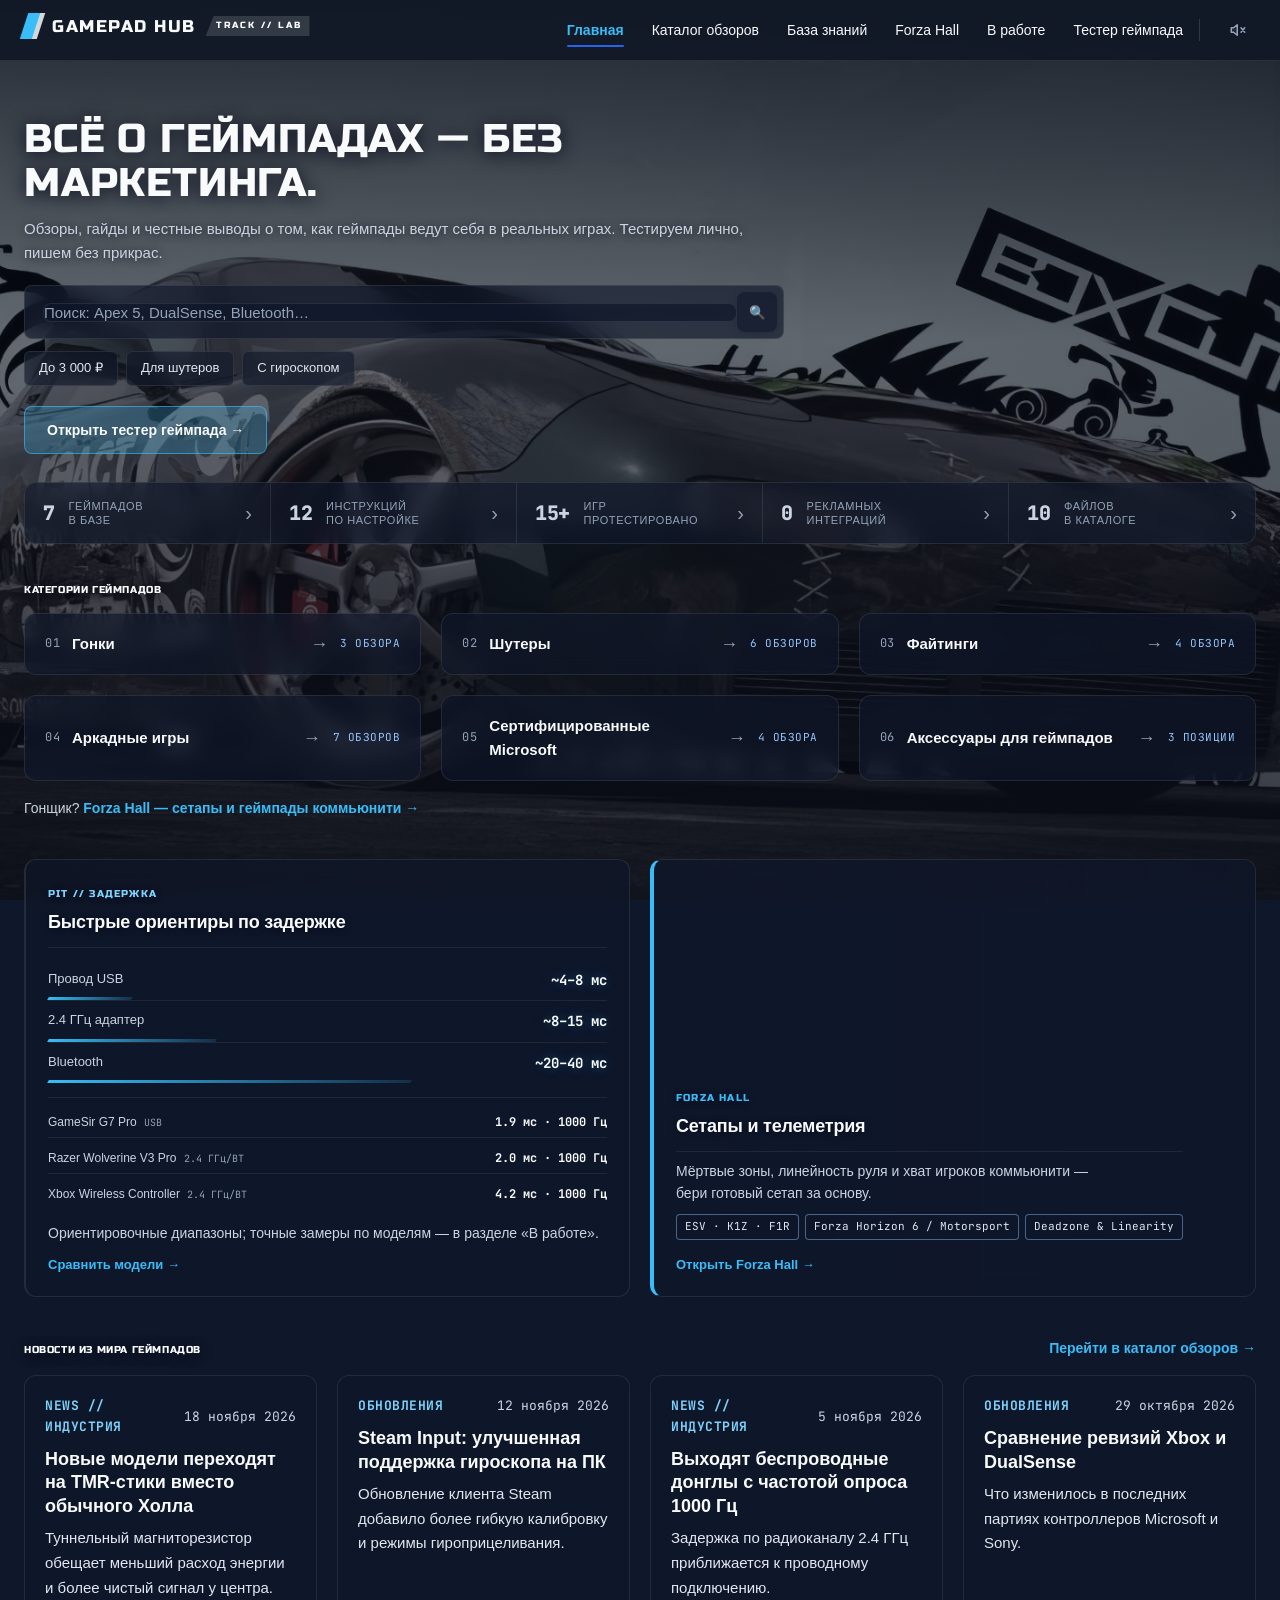
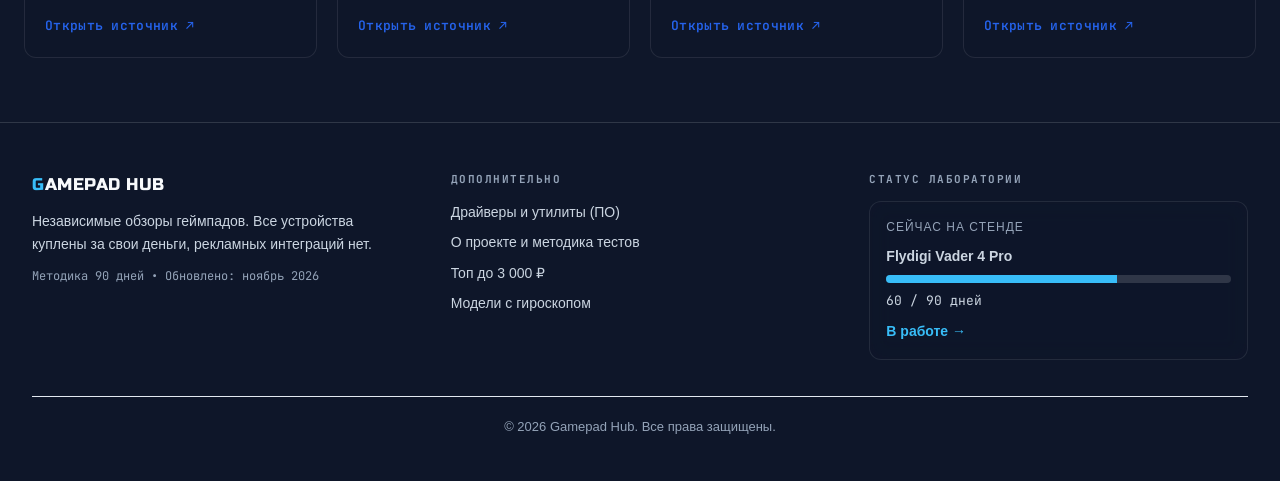
==== index.html @ e9e82b3e "fix: lock top header position during page scroll Co-Authored-By: Claude Sonnet 5.5 <noreply@anthropi" ====
<!DOCTYPE html>
<html lang="ru">
<head>
  <meta charset="UTF-8">
  <meta name="viewport" content="width=device-width, initial-scale=1.0">
  <title>Gamepad Hub — Честная база знаний о геймпадах</title>
  <link rel="stylesheet" href="style.css?v=9">
</head>
<body>
  <header>
    <div class="header-inner">
      <h1><a href="index.html" class="logo"><span class="logo-mark" aria-hidden="true"></span><span class="logo-text">GAMEPAD HUB</span><span class="logo-sub">TRACK // LAB</span></a></h1>
      <nav id="main-tabs">
      <a href="#home" data-tab="home" class="active">Главная</a>
      <a href="#catalog" data-tab="catalog">Каталог обзоров</a>
      <a href="#kb" data-tab="kb">База знаний</a>
      <a href="#forza" data-tab="forza">Forza Hall</a>
      <a href="#testing" data-tab="testing">В работе</a>
      <a href="#tester" data-tab="tester">Тестер геймпада</a>
      </nav>
      <span class="header-sep" aria-hidden="true"></span>
      <button id="bgm-toggle" class="bgm-btn" type="button" aria-label="Включить фоновый звук" aria-pressed="false" title="Фоновый звук">
        <svg viewBox="0 0 24 24" width="18" height="18" fill="none" stroke="currentColor" stroke-width="2" stroke-linecap="round" stroke-linejoin="round" aria-hidden="true">
          <path d="M11 5 6 9H3v6h3l5 4V5z" fill="currentColor" fill-opacity=".12"/>
          <path class="wave" d="M15.5 8.5a5 5 0 0 1 0 7"/>
          <path class="wave" d="M18.5 5.5a9 9 0 0 1 0 13"/>
          <path class="mute" d="M16 9l5 6M21 9l-5 6"/>
        </svg>
      </button>
    </div>
  </header>

  <main class="home">
    <div id="view-home" class="view">
    <section class="hero block" id="hero">
     <div class="hero-card">
      <div class="hero-main">
      <h1>Всё о геймпадах — без маркетинга.</h1>
      <p class="hero-sub">Обзоры, гайды и честные выводы о том, как геймпады ведут себя в реальных играх. Тестируем лично, пишем без прикрас.</p>
      <form class="search" id="home-search" action="#catalog" method="get">
        <input id="search-input" type="text" name="q" placeholder="Поиск: Apex 5, DualSense, Bluetooth…">
        <button type="submit" aria-label="Искать">🔍</button>
      </form>
      <div class="hero-tags">
        <button type="button" class="hero-tag" data-quick="budget">До 3 000 ₽</button>
        <button type="button" class="hero-tag" data-quick="shooter">Для шутеров</button>
        <button type="button" class="hero-tag" data-quick="gyro">С гироскопом</button>
      </div>
      <div class="hero-actions">
        <a href="#tester" class="hero-cta">Открыть тестер геймпада →</a>
      </div>
      </div>
     </div>
      <section class="stat-chips">
        <a href="#catalog" class="chip"><span class="chip-num">7</span><span class="chip-label">Геймпадов<br>в базе</span><span class="chip-arrow">›</span></a>
        <a href="#kb" class="chip"><span class="chip-num">12</span><span class="chip-label">Инструкций<br>по настройке</span><span class="chip-arrow">›</span></a>
        <a href="guides.html" class="chip"><span class="chip-num">15+</span><span class="chip-label">Игр<br>протестировано</span><span class="chip-arrow">›</span></a>
        <a href="#about" class="chip"><span class="chip-num">0</span><span class="chip-label">Рекламных<br>интеграций</span><span class="chip-arrow">›</span></a>
        <a href="#drivers" class="chip"><span class="chip-num">10</span><span class="chip-label">Файлов<br>в каталоге</span><span class="chip-arrow">›</span></a>
      </section>
    </section>

    <section class="block" id="categories">
      <h2 class="section-title">Категории геймпадов</h2>
      <div class="category-grid" style="margin-bottom:0">
        <a href="#catalog" data-cat="racing" class="cat"><span class="cat-idx">01</span><span class="cat-name">Гонки</span><span class="cat-count" id="count-racing">—</span></a>
        <a href="#catalog" data-cat="shooter" class="cat"><span class="cat-idx">02</span><span class="cat-name">Шутеры</span><span class="cat-count" id="count-shooter">—</span></a>
        <a href="#catalog" data-cat="fighting" class="cat"><span class="cat-idx">03</span><span class="cat-name">Файтинги</span><span class="cat-count" id="count-fighting">—</span></a>
        <a href="#catalog" data-cat="arcade" class="cat"><span class="cat-idx">04</span><span class="cat-name">Аркадные игры</span><span class="cat-count" id="count-arcade">—</span></a>
        <a href="#catalog" data-cat="certified" class="cat"><span class="cat-idx">05</span><span class="cat-name">Сертифицированные Microsoft</span><span class="cat-count" id="count-certified">—</span></a>
        <a href="accesories.html" class="cat"><span class="cat-idx">06</span><span class="cat-name">Аксессуары для геймпадов</span><span class="cat-count" id="count-accessories">—</span></a>
      </div>
      <p class="cat-forza">Гонщик? <a href="#forza">Forza Hall — сетапы и геймпады коммьюнити →</a></p>
    </section>

    <section class="block widgets" id="widgets">
      <div class="widget-grid">
        <article class="widget wg-latency">
          <span class="wg-tag">PIT // ЗАДЕРЖКА</span>
          <h3>Быстрые ориентиры по задержке</h3>
          <ul class="wg-rows">
            <li><span>Провод USB</span><b>~4–8 мс</b><i style="width:15%"></i></li>
            <li><span>2.4 ГГц адаптер</span><b>~8–15 мс</b><i style="width:30%"></i></li>
            <li><span>Bluetooth</span><b>~20–40 мс</b><i style="width:65%"></i></li>
          </ul>
          <ul class="wg-models" id="wg-models"></ul>
          <p class="wg-note">Ориентировочные диапазоны; точные замеры по моделям — в разделе «В работе».</p>
          <a href="#testing" class="wg-link">Сравнить модели →</a>
        </article>
        <article class="widget wg-forza has-img forza-widget-bg" data-img="forzaHall">
          <div class="wg-body">
            <span class="wg-tag">FORZA HALL</span>
            <h3>Сетапы и телеметрия</h3>
            <p>Мёртвые зоны, линейность руля и хват игроков коммьюнити — бери готовый сетап за основу.</p>
            <ul class="wg-facts"><li>ESV · K1Z · F1R</li><li>Forza Horizon 6 / Motorsport</li><li>Deadzone &amp; Linearity</li></ul>
            <a href="#forza" class="wg-link">Открыть Forza Hall →</a>
          </div>
        </article>
      </div>
    </section>

    <section class="block" id="news">
      <div class="section-head">
        <h2 class="section-title">Новости из мира геймпадов</h2>
        <a href="#catalog" class="section-link">Перейти в каталог обзоров →</a>
      </div>
      <div id="news-list" class="news-grid"></div>
    </section>
    </div>

    <div id="view-catalog" class="view" hidden>
    <section class="block" id="reviews">
      <h2 class="section-title" id="reviews-title">Каталог обзоров</h2>
      <form class="search" id="catalog-search" action="#catalog" method="get">
        <input id="catalog-search-input" type="text" name="q" placeholder="Поиск: Apex 5, DualSense, Bluetooth…">
        <button type="submit" aria-label="Искать">🔍</button>
      </form>
      <div class="quick-filters" style="margin-bottom:0">
        <button class="filter-tag active" data-filter="all">Все</button>
        <button class="filter-tag" data-filter="budget">До 3 000 ₽</button>
        <button class="filter-tag" data-filter="shooter">Для шутеров</button>
        <button class="filter-tag" data-filter="racing">Для гонок</button>
        <button class="filter-tag" data-filter="fighting">Для файтингов</button>
        <button class="filter-tag" data-filter="arcade">Для аркад</button>
        <button class="filter-tag" data-filter="certified">Сертификат Microsoft</button>
        <button class="filter-tag" data-filter="nofix">Без костылей в Windows</button>
        <button class="filter-tag" data-filter="gyro">С гироскопом</button>
      </div>
      <div class="sort-bar">
        <label for="sort-select">Сортировка:</label>
        <select id="sort-select" class="sort-select">
          <option value="">По умолчанию</option>
          <option value="latency">Задержка: меньше — лучше</option>
          <option value="polling">Частота опроса: выше — лучше</option>
        </select>
      </div>
      <div id="gamepad-list" class="gamepad-grid"></div>
    </section>
    </div>

    <div id="view-kb" class="view" hidden>
    <section id="guides" class="block kb">
      <h2 class="section-title">База знаний и инструкции</h2>
      <div class="kb-toolbar">
        <input type="search" id="kb-search" class="kb-search" placeholder="Поиск по базе знаний…" aria-label="Поиск по базе знаний">
        <div class="kb-chips" id="kb-chips">
          <button type="button" class="kb-chip active" data-tag="Все">Все</button>
          <button type="button" class="kb-chip" data-tag="Покупка">Покупка</button>
          <button type="button" class="kb-chip" data-tag="Подключение">Подключение</button>
          <button type="button" class="kb-chip" data-tag="Настройка">Настройка</button>
          <button type="button" class="kb-chip" data-tag="Теория">Теория</button>
          <button type="button" class="kb-chip" data-tag="Уход">Уход</button>
        </div>
      </div>
      <div class="kb-grid" id="kb-grid"></div>
    </section>
    </div>

    <div id="view-testing" class="view" hidden>
    <section class="block">
      <h2 class="section-title">В работе</h2>
      <div id="in-testing">
      <h3 class="lab-h">Сейчас на 90-дневном тесте</h3>
      <div class="lab-grid">
        <article class="lab-card">
          <h4>Flydigi Vader 4 Pro</h4>
          <div class="lab-days"><span>60/90 дней</span><span>67%</span></div>
          <div class="testing-progress"><div class="testing-bar" style="width:67%"></div></div>
          <div class="lab-sub">Протестированные игры</div>
          <ul class="lab-games"><li>Forza Horizon 5</li><li>Elden Ring</li><li>Apex Legends</li></ul>
          <div class="lab-sub">Наблюдения</div>
          <ul class="lab-obs"><li><span>Дрифт стиков</span><b>не обнаружен</b></li><li><span>Автономность</span><b>~28 ч</b></li><li><span>Сборка</span><b>без люфтов</b></li></ul>
        </article>
        <article class="lab-card">
          <h4>8BitDo Ultimate Bluetooth</h4>
          <div class="lab-days"><span>30/90 дней</span><span>33%</span></div>
          <div class="testing-progress"><div class="testing-bar" style="width:33%"></div></div>
          <div class="lab-sub">Протестированные игры</div>
          <ul class="lab-games"><li>Hades</li><li>Celeste</li><li>Street Fighter 6</li></ul>
          <div class="lab-sub">Наблюдения</div>
          <ul class="lab-obs"><li><span>Дрифт стиков</span><b>не обнаружен</b></li><li><span>Автономность</span><b>~20 ч</b></li><li><span>Сборка</span><b>лёгкий скрип корпуса</b></li></ul>
        </article>
        <article class="lab-card">
          <h4>Turtle Beach React-R</h4>
          <div class="lab-days"><span>90/90 дней</span><span>100%</span></div>
          <div class="testing-progress"><div class="testing-bar" style="width:100%"></div></div>
          <div class="lab-sub">Протестированные игры</div>
          <ul class="lab-games"><li>Forza Horizon 5</li><li>Rocket League</li><li>DOOM Eternal</li></ul>
          <div class="lab-sub">Наблюдения</div>
          <ul class="lab-obs"><li><span>Дрифт стиков</span><b>лёгкий, ~2%</b></li><li><span>Автономность</span><b>проводной</b></li><li><span>Сборка</span><b>пластик гнётся у бамперов</b></li></ul>
        </article>
      </div>
      </div>
      <div id="latency-block" style="margin-top:32px">
        <h3 class="lab-h">Сравнение задержек</h3>
        <div id="latency-table"></div>
      </div>
      <div id="planned" style="margin-top:32px">
        <h3 class="lab-h">Запланировано к тестированию</h3>
        <div class="queue-grid">
          <div class="queue-card"><strong>GameSir G7 SE</strong><span>Старт: декабрь 2026</span></div>
          <div class="queue-card"><strong>Razer Wolverine V3 Pro</strong><span>Старт: январь 2027</span></div>
          <div class="queue-card"><strong>PowerA Fusion Pro 4</strong><span>Старт: февраль 2027</span></div>
        </div>
      </div>
    </section>
    </div>

    <div id="view-drivers" class="view" hidden>
    <section class="block kb">
      <h2 class="section-title">Драйверы и утилиты</h2>
      <p style="margin-bottom:20px;color:var(--text-2)">Полезное ПО для настройки, эмуляции и калибровки геймпадов на ПК.</p>
      <div class="kb-grid"><a class="kb-card" href="https://store.steampowered.com/about/" target="_blank" rel="noopener"><span class="kb-tag">Встроенный в Steam</span><h3>Steam Input</h3><p>Универсальная настройка любых геймпадов: Xbox, DualShock/DualSense, Switch Pro, 8BitDo. Переназначение кнопок, гироскоп, профили для каждой игры (в т.ч. не из Steam).</p><p><b>Подходит для:</b> Xbox, PlayStation, Switch Pro, 8BitDo, Flydigi</p><span class="review-link kb-more">Скачать Steam →</span></a><a class="kb-card" href="https://github.com/schmaldeo/DS4Windows/releases" target="_blank" rel="noopener"><span class="kb-tag">Эмулятор Xbox</span><h3>DS4Windows</h3><p>Эмулирует Xbox 360-геймпад для DualShock 4 и DualSense, чтобы игры без поддержки PlayStation видели контроллер. Тачпад, гироскоп, макросы.</p><p><b>Подходит для:</b> DualShock 4, DualSense, DualSense Edge</p><span class="review-link kb-more">Страница загрузки →</span></a><a class="kb-card" href="https://apps.microsoft.com/detail/9nblggh30xj3" target="_blank" rel="noopener"><span class="kb-tag">Microsoft Store</span><h3>Xbox Accessories</h3><p>Официальное приложение: переназначение кнопок, настройка триггеров и стиков, обновление прошивки геймпадов Xbox.</p><p><b>Подходит для:</b> Xbox Wireless, Elite Series 2, Adaptive</p><span class="review-link kb-more">Открыть в Store →</span></a><a class="kb-card" href="https://store.steampowered.com/app/1812620/DSX/" target="_blank" rel="noopener"><span class="kb-tag">Адаптивные триггеры</span><h3>DualSenseX / DSX</h3><p>Настройка адаптивных триггеров и вибрации DualSense в играх на ПК, световая панель и эмуляция Xbox-геймпада.</p><p><b>Подходит для:</b> DualSense, DualSense Edge</p><span class="review-link kb-more">Страница в Steam →</span></a><a class="kb-card" href="https://github.com/nefarius/HidHide/releases" target="_blank" rel="noopener"><span class="kb-tag">Драйвер</span><h3>HidHide</h3><p>Скрывает физический геймпад от игр, оставляя только виртуальный. Устраняет двойной ввод при работе с DS4Windows и reWASD.</p><p><b>Подходит для:</b> Любые HID-геймпады</p><span class="review-link kb-more">Страница загрузки →</span></a><a class="kb-card" href="https://www.x360ce.com/" target="_blank" rel="noopener"><span class="kb-tag">Эмулятор XInput</span><h3>x360ce</h3><p>Позволяет играм, требующим XInput, работать со старыми DirectInput-геймпадами: ручной маппинг осей и кнопок.</p><p><b>Подходит для:</b> Старые и бюджетные DirectInput-геймпады, рули</p><span class="review-link kb-more">Сайт x360ce →</span></a><a class="kb-card" href="#tester"><span class="kb-tag">Калибровка</span><h3>Gamepad Tester Calibration</h3><p>Калибровка стиков и триггеров средствами Windows (Win+R → joy.cpl), затем проверка дрейфа и мёртвых зон в нашем онлайн-тестере.</p><p><b>Подходит для:</b> Все геймпады, определяемые Windows</p><span class="review-link kb-more">Открыть тестер →</span></a></div>
    </section>
    </div>

    <div id="view-about" class="view" hidden>
    <section class="block about-page">
      <h2 class="section-title">О проекте</h2>
      <div class="kb-grid" style="grid-template-columns:1fr">
        <div class="kb-card"><h3>Философия проекта</h3><p>Все устройства покупаются за наши деньги — никаких бесплатных образцов от производителей. Мы отказываемся от рекламных интеграций и партнёрских сделок, поэтому вердикт зависит только от того, как геймпад ведёт себя в реальных играх.</p></div>
        <div class="kb-card"><span class="kb-tag">Методика</span><h3>90-дневное тестирование</h3>
          <p><b>Дни 1–7:</b> распаковка, замеры, первичная настройка и калибровка.</p>
          <p><b>Дни 8–45:</b> ежедневное использование в играх разных жанров: гонки, шутеры, файтинги, аркады.</p>
          <p><b>Дни 46–90:</b> проверка износа — дрейф стиков, залипание кнопок, автономность, стабильность соединения.</p>
          <p><b>Итоговый вердикт:</b> выносится только после 90 дней использования.</p></div>
        <div class="kb-card"><span class="kb-tag">Стенд</span><h3>Стендовые проверки</h3>
          <p><b>Дрейф:</b> фиксируем отклонение стиков в покое в начале и конце теста.</p>
          <p><b>Округлость стиков:</b> рисуем круг в нашем тестере и оцениваем отклонение от идеальной окружности.</p>
          <p><b>Реальная автономность:</b> непрерывная работа от полного заряда до отключения, с вибрацией и без.</p>
          <p><b>Задержка отклика:</b> замер времени от нажатия до реакции по проводу и по беспроводу.</p></div>
      </div>
    </section>
    </div>

    <section id="view-forza" class="view fh" hidden>
      <div class="fh-bar">
        <h2 class="section-title">Forza Hall</h2>
        <input id="fh-search" class="fh-input" type="search" placeholder="Поиск по нику или геймпаду">
        <div class="fh-filters" id="fh-filters">
          <button type="button" class="filter-tag active" data-g="all">Все</button>
          <button type="button" class="filter-tag" data-g="Forza Horizon 6">Forza Horizon 6</button>
          <button type="button" class="filter-tag" data-g="Forza Horizon 5">Forza Horizon 5</button>
          <button type="button" class="filter-tag" data-g="Forza Motorsport">Forza Motorsport</button>
        </div>
        <button type="button" id="fh-toggle" class="fh-add">+ Добавить свой сетап</button>
      </div>
      <form id="fh-form" class="fh-form" hidden>
        <label>Никнейм / Gamertag *<input name="nickname" required maxlength="40"></label>
        <label>Дисциплина<select name="game"><option>Forza Horizon 6</option><option>Forza Horizon 5</option><option>Forza Motorsport</option><option>Обе</option></select></label>
        <label>Модель геймпада *<input name="gamepad" required maxlength="60"></label>
        <fieldset class="fh-wide fh-adv">
          <legend>Настройки игры (Advanced Controls)</legend>
          <div class="fh-adv-row"><label>Steering Axis Deadzone Inside<span class="fh-sync"><input name="stIn" type="number" min="0" max="30" value="0" required><input type="range" min="0" max="30" value="0" aria-label="Steering Axis Deadzone Inside"></span></label><label>Steering Axis Deadzone Outside<span class="fh-sync"><input name="stOut" type="number" min="70" max="100" value="96" required><input type="range" min="70" max="100" value="96" aria-label="Steering Axis Deadzone Outside"></span></label></div>
          <button type="button" class="fh-axes-btn" id="fh-more" aria-expanded="false">+ Дополнительные оси (Газ, Тормоз, Сцепление, Линейность)</button>
          <div class="fh-extra" id="fh-extra" hidden>
            <label>Steering Linearity<span class="fh-sync"><input name="lin" type="number" min="0" max="100" value="50" required><input type="range" min="0" max="100" value="50" aria-label="Steering Linearity"></span></label><label>Acceleration Axis Deadzone Inside<span class="fh-sync"><input name="accIn" type="number" min="0" max="100" value="0" required><input type="range" min="0" max="100" value="0" aria-label="Acceleration Axis Deadzone Inside"></span></label><label>Acceleration Axis Deadzone Outside<span class="fh-sync"><input name="accOut" type="number" min="0" max="100" value="100" required><input type="range" min="0" max="100" value="100" aria-label="Acceleration Axis Deadzone Outside"></span></label><label>Deceleration Axis Deadzone Inside<span class="fh-sync"><input name="decIn" type="number" min="0" max="100" value="0" required><input type="range" min="0" max="100" value="0" aria-label="Deceleration Axis Deadzone Inside"></span></label><label>Deceleration Axis Deadzone Outside<span class="fh-sync"><input name="decOut" type="number" min="0" max="100" value="100" required><input type="range" min="0" max="100" value="100" aria-label="Deceleration Axis Deadzone Outside"></span></label><label>Clutch Axis Deadzone Inside<span class="fh-sync"><input name="clIn" type="number" min="0" max="100" value="0" required><input type="range" min="0" max="100" value="0" aria-label="Clutch Axis Deadzone Inside"></span></label><label>Clutch Axis Deadzone Outside<span class="fh-sync"><input name="clOut" type="number" min="0" max="100" value="100" required><input type="range" min="0" max="100" value="100" aria-label="Clutch Axis Deadzone Outside"></span></label>
          </div>
        </fieldset>
        <label>Тип управления<select name="steering"><option>Simulation</option><option>Стандартное</option></select></label>
        <label class="fh-wide">Комментарий о хвате / настройках<textarea name="note" rows="2" maxlength="240"></textarea></label>
        <label class="fh-wide">Ссылка на профиль / канал<input name="link" type="url" placeholder="https://"></label>
        <div class="fh-actions fh-wide">
          <button type="submit" class="fh-add">Сохранить</button>
          <button type="button" id="fh-issue" class="fh-ghost">Предложить в общую базу (GitHub) ↗</button>
        </div>
      </form>
      <div class="fh-grid" id="fh-grid"></div>
    </section>

    <section id="view-tester" class="gt-card view" hidden>
      <div class="tester-bar"><h2>Тестер геймпада</h2><button type="button" class="tester-close" onclick="location.hash='#home'">✕ Закрыть</button></div>
      <div class="gp-status" id="gp-status" role="status" aria-live="polite"></div>
      <div class="gt-slots" id="gt-slots"></div>
      <div class="gt-wait" id="gt-wait">Подключите геймпад по USB или Bluetooth и нажмите любую кнопку.</div>
      <div class="gt-grid idle" id="gt-grid">
        <div class="gt-left" id="gt-left" hidden>
          <div class="gt-title"><strong id="gt-name">—</strong><span>STANDARD GAMEPAD</span></div>
          <div class="gt-status" id="gt-status"></div>
          <div class="gt-btns" id="gt-btns"></div>
          <div class="gt-sticks">
            <div><div class="gt-cap">L STICK</div><canvas id="gt-lc" width="240" height="240"></canvas><div class="gt-axes" id="gt-lv"></div></div>
            <div><div class="gt-cap">R STICK</div><canvas id="gt-rc" width="240" height="240"></canvas><div class="gt-axes" id="gt-rv"></div></div>
          </div>
          <div class="gt-actions">
            <button type="button" id="gt-circ">Test Circularity</button>
            <button type="button" id="gt-vib1">Vibration, 1 sec</button>
            <button type="button" id="gt-vibinf">Vibration, infinite</button>
          </div>
        </div>
        <div class="gt-right">
<div class="gt-skin" id="gt-skin">
          <svg id="gt-svg" viewBox="0 0 400 290" aria-label="Xbox Wireless Controller">
            <defs>
              <linearGradient id="xg-body" x1="0" y1="0" x2="0" y2="1"><stop offset="0" stop-color="#F8FAFC"/><stop offset="1" stop-color="#DDE3EB"/></linearGradient>
              <pattern id="xg-grip" width="4" height="4" patternUnits="userSpaceOnUse"><circle cx="2" cy="2" r=".8" fill="#94A3B8"/></pattern>
              <clipPath id="cp-lt"><rect x="58" y="6" width="60" height="30" rx="12"/></clipPath>
              <clipPath id="cp-rt"><rect x="282" y="6" width="60" height="30" rx="12"/></clipPath>
            </defs>
            <rect class="p" id="s-b6" x="58" y="6" width="60" height="30" rx="12"/><rect class="f" id="s-b6f" x="58" y="36" width="60" height="0" clip-path="url(#cp-lt)"/>
            <rect class="p" id="s-b7" x="282" y="6" width="60" height="30" rx="12"/><rect class="f" id="s-b7f" x="282" y="36" width="60" height="0" clip-path="url(#cp-rt)"/>
            <text class="t" x="88" y="19">LT</text><text class="t" x="312" y="19">RT</text>
            <text class="pc" id="s-lt-pct" x="88" y="30">0%</text><text class="pc" id="s-rt-pct" x="312" y="30">0%</text>
            <path class="p" id="s-b4" transform="translate(0 -4)" d="M52 66c6-12 30-18 64-16l8 14c-26 0-52 2-72 12z"/><text class="t" x="92" y="60">LB</text>
            <path class="p" id="s-b5" transform="translate(0 -4)" d="M348 66c-6-12-30-18-64-16l-8 14c26 0 52 2 72 12z"/><text class="t" x="308" y="60">RB</text>
            <path class="body" d="M96 72c40-6 168-6 208 0 34 4 52 36 64 98 10 54 8 96-20 104-24 6-40-18-58-50-10-18-22-24-40-24H150c-18 0-30 6-40 24-18 32-34 56-58 50-28-8-30-50-20-104 12-62 30-94 64-98z"/>
            <path class="rim" d="M104 80c36-5 156-5 192 0"/>
            <circle cx="62" cy="214" r="26" fill="url(#xg-grip)" opacity=".35"/><circle cx="338" cy="214" r="26" fill="url(#xg-grip)" opacity=".35"/>
            <circle class="p" id="s-b16" cx="200" cy="96" r="14"/><path class="xl" d="M193 90l14 12M207 90l-14 12"/>
            <rect class="p" id="s-b8" x="162" y="106" width="20" height="12" rx="6"/>
            <rect class="p" id="s-b9" x="218" y="106" width="20" height="12" rx="6"/>
            <rect class="p" x="186" y="140" width="28" height="14" rx="7" opacity=".6"/>
            <circle class="ring" cx="112" cy="126" r="32"/><circle class="ring2" cx="112" cy="126" r="26"/>
            <g id="s-ls"><circle class="stk" cx="112" cy="126" r="20"/><circle class="tex" cx="112" cy="126" r="20"/><circle class="p" id="s-b10" cx="112" cy="126" r="9"/></g>
            <circle class="ring" cx="248" cy="196" r="32"/><circle class="ring2" cx="248" cy="196" r="26"/>
            <g id="s-rs"><circle class="stk" cx="248" cy="196" r="20"/><circle class="tex" cx="248" cy="196" r="20"/><circle class="p" id="s-b11" cx="248" cy="196" r="9"/></g>
            <path class="p dp" id="s-b12" d="M150 206V172q0-4 4-4h12q4 0 4 4v34z"/><path class="da" d="M160 173l-5 7h10z"/>
            <path class="p dp" id="s-b13" d="M150 186v34q0 4 4 4h12q4 0 4-4v-34z"/><path class="da" d="M160 219l-5-7h10z"/>
            <path class="p dp" id="s-b14" d="M170 186H134q-4 0-4 4v12q0 4 4 4h36z"/><path class="da" d="M135 196l7-5v10z"/>
            <path class="p dp" id="s-b15" d="M150 186h36q4 0 4 4v12q0 4-4 4h-36z"/><path class="da" d="M185 196l-7-5v10z"/>
            <circle class="dpad-c" cx="160" cy="196" r="3"/>
            <circle class="p ay" id="s-b3" cx="298" cy="102" r="13"/><text class="t" x="298" y="106">Y</text>
            <circle class="p ax" id="s-b2" cx="272" cy="128" r="13"/><text class="t" x="272" y="132">X</text>
            <circle class="p ab" id="s-b1" cx="324" cy="128" r="13"/><text class="t" x="324" y="132">B</text>
            <circle class="p aa" id="s-b0" cx="298" cy="154" r="13"/><text class="t" x="298" y="158">A</text>
          </svg>
          <div class="gt-skin-wait" id="gt-skin-wait">Ожидание подключения контроллера...</div>
          </div>
        </div>
      </div>
    </section>
  </main>

  <footer>
    <div class="footer-container">
    <div class="footer-grid">
      <div class="footer-brand">
        <a href="index.html" class="footer-logo">GAMEPAD HUB</a>
        <p>Независимые обзоры геймпадов. Все устройства куплены за свои деньги, рекламных интеграций нет.</p>
        <p class="footer-status">Методика 90 дней • Обновлено: ноябрь 2026</p>
      </div>
      <div class="footer-col">
        <h4>Дополнительно</h4>
        <a href="#drivers">Драйверы и утилиты (ПО)</a>
        <a href="#about">О проекте и методика тестов</a>
        <a href="#catalog" data-footer-filter="budget">Топ до 3 000 ₽</a>
        <a href="#catalog" data-footer-filter="gyro">Модели с гироскопом</a>
      </div>
      <div class="footer-col footer-lab">
        <h4>Статус лаборатории</h4>
        <div class="footer-lab-card">
          <span class="footer-lab-label">Сейчас на стенде</span>
          <strong>Flydigi Vader 4 Pro</strong>
          <div class="footer-lab-progress"><span style="width:67%"></span></div>
          <span class="footer-lab-days">60 / 90 дней</span>
          <a href="#testing" class="footer-lab-btn">В работе →</a>
        </div>
      </div>
    </div>
    <div class="footer-bottom">© 2026 Gamepad Hub. Все права защищены.</div>
    </div>
  </footer>

  <!-- BACKGROUND MUSIC -->
  <audio id="bgm" loop>
    <source src="bgm.mp3" type="audio/mpeg">
  </audio>

  <script src="data.js?v=6"></script>
  <script src="gamepad-tester.js?v=5"></script>
  <script>
    // Фоновая музыка с учётом autoplay policy
    (function() {
      var audio = document.getElementById('bgm');
      var btn = document.getElementById('bgm-toggle');
      if (!audio || !btn) return;

      audio.volume = 0.35;
      var hasInteracted = false;
      var musicPlaying = false;

      function updateButton() {
        if (musicPlaying) {
          btn.classList.add('playing');
          btn.setAttribute('aria-label', 'Выключить фоновый звук');
          btn.setAttribute('aria-pressed', 'true');
        } else {
          btn.classList.remove('playing');
          btn.setAttribute('aria-label', 'Включить фоновый звук');
          btn.setAttribute('aria-pressed', 'false');
        }
      }

      function tryAutoplay() {
        var playPromise = audio.play();
        if (playPromise !== undefined) {
          playPromise.then(function() {
            musicPlaying = true;
            updateButton();
          }).catch(function() {
            musicPlaying = false;
            updateButton();
          });
        }
      }

      function handleFirstInteraction() {
        if (hasInteracted) return;
        hasInteracted = true;
        if (!musicPlaying) {
          tryAutoplay();
        }
      }

      btn.addEventListener('click', function(e) {
        e.preventDefault();
        hasInteracted = true;
        if (musicPlaying) {
          audio.pause();
          musicPlaying = false;
        } else {
          audio.play();
          musicPlaying = true;
        }
        updateButton();
      });

      document.addEventListener('click', handleFirstInteraction, { once: true });
      document.addEventListener('keydown', handleFirstInteraction, { once: true });

      tryAutoplay();
    })();
  </script>
<script>(function(){var h=document.querySelector("body > header");if(!h)return;function s(){document.body.style.setProperty("--header-h",h.offsetHeight+"px")}s();window.addEventListener("resize",s);window.addEventListener("load",s);if(window.ResizeObserver)new ResizeObserver(s).observe(h)})();</script>
</body>
</html>
---- style.css ----
@import url('https://fonts.googleapis.com/css2?family=JetBrains+Mono:wght@400;600&family=Russo+One&family=Exo+2:ital,wght@1,700;1,800&display=swap');

* { margin: 0; padding: 0; box-sizing: border-box; }

:root {
  --bg: #f0f3f7;
  --card: #ffffff;
  --border: #e2e8f0;
  --text: #0f172a;
  --text-2: #475569;
  --text-3: #94a3b8;
  --accent: #2563eb;
  --accent-soft: #f8fafc;
  --radius: 8px;
  --shadow: 0 1px 3px rgba(15,23,42,.06), 0 1px 2px rgba(15,23,42,.04);
  --shadow-hover: 0 8px 24px rgba(15,23,42,.10);
  --mono: "JetBrains Mono", "SF Mono", "Cascadia Code", Consolas, monospace;
  --font-racing: "Russo One", "Exo 2", "Bank Gothic", Eurostile, "Arial Narrow", sans-serif;
  --font-body: -apple-system, BlinkMacSystemFont, "Segoe UI", Roboto, "Helvetica Neue", Arial, sans-serif;
}

body {
  font-family: var(--font-body);
  background: var(--bg);
  color: var(--text);
  line-height: 1.6;
  font-size: 15px;
  -webkit-font-smoothing: antialiased;
}

a { color: var(--accent); text-decoration: none; }
a:hover { text-decoration: underline; }

header {
  background: var(--card);
  border-bottom: 1px solid var(--border);
  padding: 0;
  position: sticky;
  top: 0;
  z-index: 100;
}

header .header-inner {
  max-width: 1440px;
  width: 100%;
  margin: 0 auto;
  padding: 12px 32px;
  display: flex;
  justify-content: space-between;
  align-items: center;
}

header h1 {
  font-size: 17px;
  font-weight: 700;
  color: var(--text);
  letter-spacing: 0.5px;
  text-transform: uppercase;
  font-family: var(--mono);
}

nav { display: flex; gap: 28px; flex-wrap: wrap; }

nav a {
  color: var(--text-2);
  font-size: 14px;
  font-weight: 500;
  transition: color .2s;
}

nav a:hover { color: var(--text); text-decoration: none; }
nav a { position: relative; outline: none; -webkit-tap-highlight-color: transparent; }
nav a:focus, nav a:focus-visible { outline: none; box-shadow: none; }
nav a.active, nav a.active:hover { color: #2563EB; font-weight: 700; }
nav a.active::after { content: ''; position: absolute; left: 0; right: 0; bottom: -6px; height: 2px; border-radius: 2px; background: #2563EB; }

main {
  max-width: 1440px;
  width: 100%;
  margin: 0 auto;
  padding: 32px 32px;
}

main h2 {
  font-size: 30px;
  font-weight: 700;
  letter-spacing: -0.6px;
  margin-bottom: 14px;
  color: var(--text);
}

main > p { color: var(--text-2); max-width: 720px; margin-bottom: 18px; }

.section-title {
  font-size: 10px;
  font-weight: 700;
  color: var(--text-3);
  text-transform: uppercase;
  letter-spacing: 1.5px;
  margin: 40px 0 16px;
  font-family: var(--mono);
}


.gamepad-grid {
  display: grid;
  grid-template-columns: repeat(auto-fill, minmax(300px, 1fr));
  gap: 24px;
  margin-top: 28px;
}

.gamepad-card {
  background: var(--card);
  border: 1px solid var(--border);
  border-radius: var(--radius);
  box-shadow: var(--shadow);
  transition: box-shadow 0.2s, transform 0.2s;
  display: flex;
  flex-direction: column;
  height: 100%;
  overflow: hidden;
}

.gamepad-card:hover {
  box-shadow: var(--shadow-hover);
  transform: translateY(-4px);
  border-color: var(--accent);
}

.gamepad-card.placeholder {
  opacity: 0.5;
  pointer-events: none;
  filter: grayscale(0.3);
}

.card-media {
  width: 100%;
  height: 210px;
  display: flex;
  align-items: center;
  justify-content: center;
  background: #F8FAFC;
  border-bottom: 1px solid #E2E8F0;
  overflow: hidden;
  flex-shrink: 0;
}

.card-media img.gamepad-image {
  width: 85%;
  height: 85%;
  object-fit: contain;
  mix-blend-mode: multiply;
  filter: contrast(1.04) brightness(1.02);
}

.placeholder-img {
  display: flex;
  align-items: center;
  justify-content: center;
  color: var(--text-3);
  width: 100%;
  height: 100%;
}

.card-info {
  display: flex;
  flex-direction: column;
  flex: 1;
  padding: 20px;
}

.card-info h3 {
  font-size: 17px;
  font-weight: 700;
  margin-bottom: 4px;
  letter-spacing: -0.2px;
  color: var(--text);
}

.card-info::before {
  content: 'SPEC // ' attr(data-index);
  display: block;
  font-family: var(--mono);
  font-size: 9px;
  font-weight: 600;
  color: var(--accent);
  letter-spacing: 1px;
  text-transform: uppercase;
  margin-bottom: 8px;
  line-height: 1.2;
}

.card-info .meta {
  font-family: var(--mono);
  font-size: 10px;
  color: var(--text-3);
  margin-bottom: 12px;
  line-height: 1.4;
  letter-spacing: -0.2px;
  text-transform: uppercase;
}

.card-info .desc {
  font-size: 14px;
  color: var(--text-2);
  margin-bottom: 16px;
  line-height: 1.5;
  flex-grow: 1;
  display: -webkit-box;
  -webkit-line-clamp: 3;
  -webkit-box-orient: vertical;
  overflow: hidden;
}

.card-footer {
  display: flex;
  flex-direction: column;
  gap: 10px;
  margin-top: auto;
}

.card-info .verdict {
  font-size: 13px;
  font-weight: 600;
  color: var(--text);
  background: var(--accent-soft);
  border-left: 3px solid var(--accent);
  border-radius: 0 6px 6px 0;
  padding: 10px 12px;
  margin: 0;
}

.review-link {
  display: inline-block;
  font-size: 13px;
  font-weight: 600;
  color: var(--accent);
  transition: color 0.2s;
  font-family: var(--mono);
  text-transform: uppercase;
  letter-spacing: 0.3px;
}

.gamepad-card:hover .review-link {
  color: #1e40af;
}

.gamepad-card h3 { font-size: 18px; font-weight: 700; margin-bottom: 6px; }

.gamepad-card .meta {
  font-family: var(--mono);
  font-size: 12px;
  color: var(--text-3);
  margin-bottom: 14px;
}

.gamepad-card p { font-size: 14px; color: var(--text-2); margin-bottom: 16px; flex-grow: 1; }

.gamepad-card .verdict {
  font-size: 13px;
  font-weight: 600;
  color: var(--text);
  background: var(--accent-soft);
  border-left: 3px solid var(--accent);
  border-radius: 0 8px 8px 0;
  padding: 12px 14px;
  margin-top: auto;
}

.review-link {
  display: block;
  margin-top: 12px;
  font-size: 12px;
  font-weight: 600;
  color: var(--accent);
  text-align: center;
  font-family: var(--mono);
  text-transform: uppercase;
  letter-spacing: 0.3px;
}

.quick-filters {
  display: flex;
  gap: 8px;
  flex-wrap: wrap;
  margin-bottom: 28px;
}

.filter-tag {
  font-family: var(--mono);
  font-size: 12px;
  font-weight: 600;
  padding: 8px 14px;
  border: 1px solid var(--border);
  background: var(--card);
  color: var(--text-2);
  border-radius: 20px;
  cursor: pointer;
  transition: all 0.15s;
  text-transform: uppercase;
  letter-spacing: 0.3px;
}

.filter-tag:hover {
  border-color: var(--accent);
  color: var(--accent);
  background: var(--accent-soft);
}

.filter-tag.active {
  background: var(--accent);
  color: #fff;
  border-color: var(--accent);
  box-shadow: 0 2px 8px rgba(15,23,42,.15);
}

/* ===== ПЛАШКА С ТЕСТИРОВАНИЕМ ===== */
.testing-banner {
  margin-top: 0;
  padding: 24px;
  background: var(--card);
  border: 1px solid var(--border);
  border-radius: var(--radius);
  box-shadow: var(--shadow);
}

.testing-banner h3 {
  font-size: 16px;
  font-weight: 700;
  color: var(--text);
  margin-bottom: 16px;
  font-family: var(--mono);
  text-transform: uppercase;
  letter-spacing: 0.5px;
}

.testing-items {
  display: grid;
  grid-template-columns: repeat(auto-fit, minmax(200px, 1fr));
  gap: 16px;
}

.testing-item {
  display: flex;
  flex-direction: column;
  gap: 8px;
}

.testing-item strong {
  font-size: 13px;
  font-weight: 600;
  color: var(--text);
  line-height: 1.3;
}

.testing-progress {
  width: 100%;
  height: 6px;
  background: #e2e8f0;
  border-radius: 3px;
  overflow: hidden;
}

.testing-bar {
  height: 100%;
  background: linear-gradient(90deg, var(--accent), #1e40af);
  transition: width 0.3s ease;
}

.testing-label {
  font-family: var(--mono);
  font-size: 10px;
  color: var(--text-3);
  text-transform: uppercase;
  letter-spacing: 0.5px;
}
.gamepad-modal {
  position: fixed;
  top: 0;
  left: 0;
  width: 100%;
  height: 100%;
  z-index: 2000;
  display: none;
  animation: fadeIn 0.2s ease;
}

.gamepad-modal.active {
  display: block;
}

@keyframes fadeIn {
  from { opacity: 0; }
  to { opacity: 1; }
}

@keyframes slideUp {
  from {
    opacity: 0;
    transform: translateY(20px);
  }
  to {
    opacity: 1;
    transform: translateY(0);
  }
}

.modal-overlay {
  position: absolute;
  top: 0;
  left: 0;
  width: 100%;
  height: 100%;
  background: rgba(0, 0, 0, 0.75);
  backdrop-filter: blur(4px);
  display: flex;
  align-items: center;
  justify-content: center;
  padding: 20px;
  overflow-y: auto;
}

.modal-content {
  position: relative;
  background: var(--card);
  border-radius: var(--radius);
  max-width: 900px;
  width: 100%;
  box-shadow: 0 20px 60px rgba(15,23,42,.2);
  animation: slideUp 0.3s ease;
}

.modal-close {
  position: absolute;
  top: 16px;
  right: 16px;
  width: 32px;
  height: 32px;
  border: none;
  background: var(--bg);
  color: var(--text-2);
  border-radius: 50%;
  cursor: pointer;
  font-size: 20px;
  display: flex;
  align-items: center;
  justify-content: center;
  transition: all 0.2s;
  z-index: 10;
}

.modal-close:hover {
  background: var(--border);
  color: var(--text);
}

.modal-body {
  display: grid;
  grid-template-columns: 1fr 1.2fr;
  gap: 32px;
  padding: 48px 40px;
}

.modal-left {
  display: flex;
  align-items: center;
  justify-content: center;
}

.modal-image {
  width: 100%;
  height: auto;
  max-height: 400px;
  object-fit: contain;
  border-radius: 8px;
  background: #f1f5f9;
  padding: 24px;
}

.modal-placeholder {
  width: 100%;
  height: 300px;
  display: flex;
  align-items: center;
  justify-content: center;
  background: #f1f5f9;
  border-radius: 8px;
  color: var(--text-3);
}

.modal-right h2 {
  font-size: 28px;
  font-weight: 700;
  letter-spacing: -0.5px;
  margin-bottom: 8px;
  color: var(--text);
  font-family: var(--mono);
  text-transform: uppercase;
}

.modal-meta {
  font-family: var(--mono);
  font-size: 11px;
  color: var(--text-3);
  text-transform: uppercase;
  letter-spacing: 0.5px;
  margin-bottom: 20px;
}

.modal-specs {
  display: flex;
  flex-direction: column;
  gap: 10px;
  margin-bottom: 20px;
  padding: 16px;
  background: #f9f9f9;
  border-radius: 8px;
}

.modal-specs-row {
  font-size: 13px;
  line-height: 1.5;
  color: var(--text-2);
}

.modal-spec-label {
  font-family: var(--mono);
  font-size: 11px;
  font-weight: 600;
  color: var(--text-3);
  text-transform: uppercase;
  letter-spacing: 0.5px;
}

.modal-review {
  margin-bottom: 20px;
}

.modal-review h3 {
  font-size: 14px;
  font-weight: 700;
  color: var(--text);
  margin-bottom: 12px;
  font-family: var(--mono);
  text-transform: uppercase;
  letter-spacing: 0.5px;
}

.modal-pros-cons {
  display: grid;
  grid-template-columns: 1fr 1fr;
  gap: 16px;
}

.modal-column h4 {
  font-size: 12px;
  font-weight: 700;
  color: var(--accent);
  margin-bottom: 10px;
  font-family: var(--mono);
  text-transform: uppercase;
  letter-spacing: 0.5px;
}

.modal-column ul {
  list-style: none;
  padding: 0;
  margin: 0;
  display: flex;
  flex-direction: column;
  gap: 8px;
}

.modal-column li {
  font-size: 12px;
  color: var(--text-2);
  line-height: 1.4;
}

.modal-specs {
  display: grid;
  grid-template-columns: 1fr 1fr;
  gap: 12px;
  margin-bottom: 24px;
  padding: 20px;
  background: var(--bg);
  border: 1px solid var(--border);
  border-radius: 8px;
}

.modal-spec {
  display: flex;
  flex-direction: column;
  gap: 4px;
}

.modal-spec span {
  font-size: 11px;
  color: var(--text-3);
  text-transform: uppercase;
  letter-spacing: 1px;
  font-weight: 600;
}

.modal-spec strong {
  font-size: 14px;
  color: var(--text);
}

.modal-verdict {
  background: var(--accent-soft);
  border-left: 3px solid var(--accent);
  border-radius: 0 8px 8px 0;
  padding: 16px 20px;
  color: var(--text);
}

.modal-verdict h4 {
  font-size: 12px;
  text-transform: uppercase;
  letter-spacing: 0.5px;
  color: var(--accent);
  margin-bottom: 8px;
  font-weight: 700;
  font-family: var(--mono);
}

.modal-verdict p {
  font-size: 13px;
  color: var(--text-2);
  margin: 0;
  line-height: 1.6;
}

@keyframes slideUp {
  from {
    opacity: 0;
    transform: translateY(20px);
  }
  to {
    opacity: 1;
    transform: translateY(0);
  }
}


.stat-chips {
  display: grid;
  grid-template-columns: repeat(5, 1fr);
  gap: 16px;
  margin-bottom: 40px;
}

.chip {
  display: flex;
  align-items: center;
  gap: 14px;
  background: var(--card);
  border: 1px solid var(--border);
  border-radius: 10px;
  padding: 16px 18px;
  box-shadow: var(--shadow);
  color: var(--text);
  transition: all 0.2s;
}

.chip:hover {
  box-shadow: var(--shadow-hover);
  border-color: var(--accent);
  text-decoration: none;
}
.chip svg { color: var(--text-3); flex-shrink: 0; }
.chip-num {
  font-size: 20px;
  font-weight: 800;
  letter-spacing: -0.5px;
  font-family: var(--mono);
}
.chip-label { font-size: 11px; color: var(--text-3); text-transform: uppercase; letter-spacing: .6px; line-height: 1.3; }
.chip-arrow { margin-left: auto; color: var(--text-3); font-size: 20px; }

.category-grid {
  display: grid;
  grid-template-columns: repeat(3, 1fr);
  gap: 16px;
  margin-bottom: 40px;
}

.cat {
  display: flex;
  flex-direction: column;
  gap: 6px;
  background: var(--card);
  border: 1px solid var(--border);
  border-radius: 10px;
  padding: 20px;
  color: var(--text);
  transition: all 0.2s;
}

.cat:hover {
  border-color: var(--accent);
  box-shadow: var(--shadow-hover);
  text-decoration: none;
  transform: translateY(-2px);
}

.cat-name {
  font-size: 15px;
  font-weight: 700;
  color: var(--text);
}

.cat-count {
  font-size: 11px;
  color: var(--text-3);
  font-family: var(--mono);
  text-transform: uppercase;
  letter-spacing: 0.5px;
}

.guide-links { display: flex; flex-direction: column; gap: 8px; margin-bottom: 40px; }

.guide-links a {
  display: flex;
  justify-content: space-between;
  align-items: center;
  background: var(--card);
  border: 1px solid var(--border);
  border-radius: 10px;
  padding: 16px 20px;
  color: var(--text);
  transition: border-color .2s;
}

.guide-links a:hover { border-color: var(--text-3); text-decoration: none; }
.guide-links span { font-weight: 600; font-size: 15px; }
.guide-links em { font-style: normal; font-size: 12px; color: var(--text-3); font-family: var(--mono); }

.promo {
  display: flex;
  justify-content: space-between;
  align-items: center;
  gap: 24px;
  background: var(--card);
  border: 1px solid var(--border);
  border-radius: var(--radius);
  padding: 28px 32px;
  box-shadow: var(--shadow);
}

.promo h3 { font-size: 18px; margin-bottom: 6px; }
.promo p { font-size: 14px; color: var(--text-2); }

.btn {
  display: inline-block;
  font-size: 14px;
  font-weight: 600;
  padding: 10px 18px;
  border-radius: 8px;
  cursor: pointer;
  border: 1px solid transparent;
  transition: all .15s;
  font-family: var(--mono);
  text-transform: uppercase;
  letter-spacing: 0.5px;
}

.btn-primary {
  background: var(--accent);
  color: #fff;
}

.btn-primary:hover {
  background: #1e40af;
  text-decoration: none;
}

.search {
  display: flex;
  align-items: center;
  background: #f1f5f9;
  border: 1px solid var(--border);
  border-radius: 10px;
  padding: 6px 6px 6px 18px;
  max-width: 760px;
  margin: 20px 0 20px;
}

.search input {
  flex: 1;
  border: none;
  background: transparent;
  font-size: 15px;
  color: var(--text);
  outline: none;
}

.search input::placeholder { color: var(--text-3); }

.search button {
  border: none;
  background: var(--card);
  color: var(--text-2);
  width: 40px;
  height: 40px;
  border-radius: 8px;
  display: grid;
  place-items: center;
  cursor: pointer;
  box-shadow: var(--shadow);
  transition: all 0.2s;
}

.search button:hover {
  color: var(--accent);
}

@media (max-width: 900px) {
  .stat-chips { grid-template-columns: repeat(2, 1fr); }
  .stat-chips .chip:last-child { grid-column: 1 / -1; }
  .category-grid { grid-template-columns: repeat(2, 1fr); }
}

@media (max-width: 600px) {
  header .header-inner { padding: 14px 20px; flex-direction: column; gap: 12px; }
  nav { gap: 18px; flex-wrap: wrap; justify-content: center; }
  main { padding: 32px 20px; }
  .stat-chips .chip:last-child { grid-column: auto; }
  .stat-chips, .category-grid { grid-template-columns: 1fr; }
  .promo { flex-direction: column; align-items: flex-start; }
  .modal-body { grid-template-columns: 1fr; padding: 32px 24px; }
  .modal-specs { grid-template-columns: 1fr; }
  .modal-pros-cons { grid-template-columns: 1fr; }
  .quick-filters { gap: 6px; }
  .filter-tag { font-size: 11px; padding: 6px 12px; }
  .testing-items { grid-template-columns: 1fr; }
}
/* ===== Список гайдов (карточки в колонку) ===== */
.guide-list {
  display: flex;
  flex-direction: column;
  gap: 16px;
  margin-bottom: 40px;
}

.guide-item {
  background: var(--card);
  border: 1px solid var(--border);
  border-radius: var(--radius);
  padding: 24px;
  box-shadow: var(--shadow);
  transition: box-shadow .2s;
}

.guide-item:hover {
  box-shadow: var(--shadow-hover);
}

.guide-item h3 {
  font-size: 18px;
  font-weight: 700;
  color: var(--text);
  margin-bottom: 8px;
  letter-spacing: -0.2px;
}

.guide-item .difficulty {
  font-family: var(--mono);
  font-size: 12px;
  color: var(--text-3);
  margin-bottom: 14px;
  line-height: 1.5;
}

.guide-item p:not(.difficulty) {
  font-size: 14px;
  color: var(--text-2);
  margin-bottom: 16px;
  line-height: 1.6;
  max-width: 720px;
}

.guide-item a {
  font-weight: 600;
  font-size: 14px;
  color: var(--accent);
}

.guide-item a:hover {
  text-decoration: underline;
}
/* ===== КНОПКА-ССЫЛКА ===== */
.btn-secondary {
  display: inline-block;
  font-size: 14px;
  font-weight: 600;
  padding: 10px 20px;
  border-radius: 8px;
  background: var(--card);
  color: var(--accent);
  border: 1px solid var(--border);
  transition: all .15s;
}
.btn-secondary:hover {
  border-color: var(--accent);
  background: var(--accent-soft);
  text-decoration: none;
}

/* ===== СЕТКА ИГР ===== */
.games-grid {
  display: grid;
  grid-template-columns: repeat(auto-fill, minmax(280px, 1fr));
  gap: 16px;
  margin-bottom: 40px;
}

.game-card {
  background: var(--card);
  border: 1px solid var(--border);
  border-radius: var(--radius);
  padding: 22px;
  box-shadow: var(--shadow);
  transition: all .2s;
  display: flex;
  flex-direction: column;
  color: var(--text);
}

.game-card:hover {
  border-color: var(--accent);
  transform: translateY(-2px);
  box-shadow: var(--shadow-hover);
  text-decoration: none;
}

.game-genre {
  display: inline-block;
  font-family: var(--mono);
  font-size: 11px;
  font-weight: 600;
  color: var(--accent);
  letter-spacing: 1px;
  text-transform: uppercase;
  margin-bottom: 8px;
}

.game-card h3 {
  font-size: 18px;
  font-weight: 700;
  margin-bottom: 8px;
  letter-spacing: -0.2px;
}

.game-card p {
  font-size: 14px;
  color: var(--text-2);
  margin-bottom: 14px;
  flex-grow: 1;
  line-height: 1.5;
}

.game-meta {
  font-family: var(--mono);
  font-size: 12px;
  color: var(--text-3);
}

/* ===== ЛЕНТА ОБНОВЛЕНИЙ ===== */
.changelog {
  display: flex;
  flex-direction: column;
  gap: 12px;
  margin-bottom: 40px;
  border-left: 2px solid var(--border);
  padding-left: 20px;
}

.changelog-item {
  position: relative;
  padding-bottom: 12px;
}

.changelog-item::before {
  content: '';
  position: absolute;
  left: -26px;
  top: 6px;
  width: 10px;
  height: 10px;
  border-radius: 50%;
  background: var(--accent);
  border: 2px solid var(--bg);
}

.changelog-date {
  display: block;
  font-family: var(--mono);
  font-size: 12px;
  color: var(--text-3);
  margin-bottom: 4px;
}

.changelog-item p {
  font-size: 14px;
  color: var(--text-2);
  margin: 0;
  line-height: 1.5;
}

.changelog-item strong {
  color: var(--text);
}

/* ===== АДАПТИВ ДЛЯ ИГР ===== */
@media (max-width: 600px) {
  .games-grid { grid-template-columns: 1fr; }
}
/* ===== КАТАЛОГ ДРАЙВЕРОВ ===== */
.driver-filters {
  display: flex;
  gap: 8px;
  margin: 24px 0 32px;
  flex-wrap: wrap;
}

.filter-btn {
  font-family: var(--body-font);
  font-size: 13px;
  font-weight: 600;
  padding: 8px 16px;
  border: 1px solid var(--border);
  border-radius: 8px;
  background: var(--card);
  color: var(--text-2);
  cursor: pointer;
  transition: all .15s;
}

.filter-btn:hover { border-color: var(--text-3); }
.filter-btn.active {
  background: var(--accent);
  color: #fff;
  border-color: var(--accent);
}

.driver-grid {
  display: grid;
  grid-template-columns: repeat(auto-fill, minmax(340px, 1fr));
  gap: 20px;
}

.driver-card {
  background: var(--card);
  border: 1px solid var(--border);
  border-radius: var(--radius);
  padding: 24px;
  box-shadow: var(--shadow);
  display: flex;
  flex-direction: column;
  transition: box-shadow .2s;
}

.driver-card:hover { box-shadow: var(--shadow-hover); }

.driver-header {
  display: flex;
  justify-content: space-between;
  align-items: center;
  margin-bottom: 12px;
}

.driver-type {
  font-family: var(--mono);
  font-size: 11px;
  font-weight: 700;
  letter-spacing: 1px;
  text-transform: uppercase;
  color: #fff;
  padding: 4px 10px;
  border-radius: 4px;
}

.driver-version {
  font-family: var(--mono);
  font-size: 12px;
  color: var(--text-3);
}

.driver-card h3 {
  font-size: 18px;
  font-weight: 700;
  margin-bottom: 8px;
  color: var(--text);
}

.driver-meta {
  font-family: var(--mono);
  font-size: 12px;
  color: var(--text-3);
  margin-bottom: 12px;
}

.driver-desc {
  font-size: 14px;
  color: var(--text-2);
  margin-bottom: 14px;
  line-height: 1.5;
  flex-grow: 1;
}

.driver-compat {
  font-size: 13px;
  color: var(--text-2);
  margin-bottom: 18px;
  padding-top: 12px;
  border-top: 1px solid var(--border);
}

.driver-compat strong { color: var(--text); }

.driver-actions {
  display: flex;
  gap: 10px;
  flex-wrap: wrap;
}

.driver-actions .btn {
  font-size: 13px;
  padding: 8px 14px;
}

/* ===== ФИЛЬТР ОПУБЛИКОВАННЫЕ/ВСЕ ===== */
.review-filters {
  display: flex;
  gap: 10px;
  flex-wrap: wrap;
}

.review-filters .filter-btn {
  font-size: 14px;
  font-weight: 600;
  padding: 9px 16px;
  border-radius: 8px;
  background: var(--card);
  color: var(--text-2);
  border: 1px solid var(--border);
  cursor: pointer;
  transition: all 0.15s;
}

.review-filters .filter-btn:hover {
  border-color: var(--accent);
  color: var(--accent);
}

.review-filters .filter-btn.active {
  background: var(--accent);
  color: #fff;
  border-color: var(--accent);
}

/* ===== ШАПКА: ЛОГО, ЯКОРЯ ===== */
html { scroll-behavior: smooth; }
#gamepad-list, #in-testing { scroll-margin-top: 80px; }
header h1 a.logo { color: var(--text); }
header h1 a.logo::first-letter { color: var(--accent); }
header h1 a.logo:hover { text-decoration: none; color: var(--accent); }
nav a:hover { color: var(--accent); }

/* ===== КНОПКА В МОДАЛКЕ ===== */
.modal-tester-btn {
  display: inline-block;
  margin-top: 20px;
  padding: 12px 20px;
  background: var(--accent);
  color: #fff;
  border-radius: 8px;
  font-family: var(--mono);
  font-size: 12px;
  font-weight: 600;
  letter-spacing: .5px;
  text-transform: uppercase;
}
.modal-tester-btn:hover { background: #1e40af; text-decoration: none; }

/* ===== ТЕСТЕР (Hardware Tester, светлый) ===== */
#view-tester[hidden], .gt-grid[hidden] { display: none; }
.gt-card { max-width: 1440px; width: 100%; margin: 24px auto; padding: 32px; background: #FFFFFF; border: 1px solid #E2E8F0; border-radius: var(--radius); box-shadow: var(--shadow); font-size: 15px; }
.gt-slots { display: grid; grid-template-columns: repeat(4, 1fr); gap: 10px; margin-bottom: 20px; }
.gt-slot { padding: 10px 14px; border: 1px solid #E2E8F0; border-radius: 8px; font-family: var(--mono); font-size: 14px; color: var(--text-3); white-space: nowrap; overflow: hidden; text-overflow: ellipsis; background: #fff; text-align: left; }
.gt-slot.on { color: var(--text); cursor: pointer; }
.gt-slot.sel { border-color: var(--accent); background: var(--accent-soft); }
.gt-wait { padding: 72px 16px; text-align: center; color: var(--accent); font-weight: 600; font-size: 18px; }
.gt-grid { display: grid; grid-template-columns: 1.1fr 1fr; gap: 40px; align-items: start; }
.gt-title { display: flex; justify-content: space-between; align-items: baseline; gap: 12px; margin-bottom: 8px; }
.gt-title strong { font-size: 20px; overflow: hidden; text-overflow: ellipsis; white-space: nowrap; }
.gt-title span, .gt-cap { font-family: var(--mono); font-size: 13px; color: var(--text-3); letter-spacing: .5px; }
.gt-status { display: flex; flex-wrap: wrap; gap: 6px 18px; font-family: var(--mono); font-size: 13px; color: var(--text-2); margin-bottom: 14px; }
.gt-status b { color: var(--text); }
.gt-btns { display: grid; grid-template-columns: repeat(9, 1fr); gap: 6px; margin-bottom: 20px; }
.gt-b { border: 1px solid #E2E8F0; border-radius: 6px; padding: 6px 0; text-align: center; font-family: var(--mono); font-size: 13px; line-height: 1.4; color: var(--text-2); }
.gt-b i { display: block; font-style: normal; color: var(--text-3); font-size: 12px; }
.gt-b.on { background: var(--accent); border-color: var(--accent); color: #fff; }
.gt-b.on i { color: #fff; }
.gt-sticks { display: grid; grid-template-columns: 1fr 1fr; gap: 20px; text-align: center; }
.gt-sticks canvas { width: 100%; max-width: 220px; aspect-ratio: 1; display: block; margin: 6px auto; }
.gt-axes { font-family: var(--mono); font-size: 13px; color: var(--text-2); line-height: 1.6; }
.gt-actions { display: flex; flex-wrap: wrap; gap: 10px; margin-top: 20px; }
.gt-actions button { padding: 10px 16px; border: 1px solid #E2E8F0; border-radius: 8px; background: #fff; font-family: var(--mono); font-size: 13px; cursor: pointer; color: var(--text); }
.gt-actions button:hover, .gt-actions button.on { border-color: var(--accent); color: var(--accent); }
#gt-svg { width: 100%; height: auto; max-height: none; }
#gt-svg .body { fill: #F1F5F9; stroke: #CBD5E1; stroke-width: 2; }
#gt-svg .p { fill: #fff; stroke: #94A3B8; stroke-width: 1.5; }
#gt-svg .p.on { fill: var(--accent); stroke: var(--accent); }
#gt-svg .f { fill: var(--accent); opacity: .85; }
#gt-svg .stk { fill: #E2E8F0; stroke: #64748B; stroke-width: 1.5; }
#gt-svg .t { font: 600 10px var(--mono); fill: #475569; text-anchor: middle; pointer-events: none; }
@media (max-width: 900px) {
  .gt-grid { grid-template-columns: 1fr; gap: 24px; }
  .gt-slots { grid-template-columns: 1fr 1fr; }
  .gt-btns { grid-template-columns: repeat(6, 1fr); }
  .gt-card { padding: 16px; }
}
/* ===== ФУТЕР ===== */
.footer-status { font-family: var(--mono); font-size: 12px; color: var(--text-3) !important; }
.footer-lab-card { display: flex; flex-direction: column; gap: 8px; padding: 16px; border: 1px solid var(--border); border-radius: 12px; }
.footer-lab-label { font-size: 12px; color: var(--text-3); text-transform: uppercase; letter-spacing: 1px; }
.footer-lab-progress { height: 8px; border-radius: 4px; background: var(--border); overflow: hidden; }
.footer-lab-progress span { display: block; height: 100%; background: var(--accent); }
.footer-lab-days { font-size: 13px; color: var(--text-2); }
.footer-col a.footer-lab-btn { align-self: flex-start; color: var(--accent); font-weight: 600; }
.footer-logo { font-family: var(--mono); font-weight: 700; font-size: 17px; letter-spacing: .5px; color: var(--text); }
.footer-logo::first-letter { color: var(--accent); }
.footer-logo:hover { text-decoration: none; color: var(--accent); }
.footer-brand p { margin-top: 12px; max-width: 420px; color: var(--text-2); line-height: 1.6; }
.footer-col { display: flex; flex-direction: column; gap: 8px; }
.footer-col h4 { font-family: var(--mono); font-size: 11px; text-transform: uppercase; letter-spacing: 1.5px; color: var(--text-3); margin-bottom: 4px; }
.footer-col a { color: var(--text-2); }
.footer-col a:hover { color: var(--accent); text-decoration: none; }
.footer-bottom { max-width: 1440px; margin: 0 auto; padding: 16px 32px 20px; border-top: 1px solid var(--border); font-size: 13px; color: var(--text-3); }

/* ===== БАЗА ЗНАНИЙ ===== */
#guides, #in-testing, #categories, #gamepad-list { scroll-margin-top: 80px; }
.kb-grid { display: grid; grid-template-columns: repeat(3, 1fr); gap: 16px; margin-bottom: 40px; }
.kb-card { display: flex; flex-direction: column; gap: 6px; background: var(--card); border: 1px solid var(--border); border-radius: var(--radius); padding: 18px 20px; color: var(--text); box-shadow: var(--shadow); transition: all .2s; }
.kb-card:hover { border-color: var(--accent); box-shadow: var(--shadow-hover); transform: translateY(-2px); text-decoration: none; }
.kb-tag { font-family: var(--mono); font-size: 11px; font-weight: 600; color: var(--accent); text-transform: uppercase; letter-spacing: .8px; }
.kb-card h3 { font-size: 16px; font-weight: 700; line-height: 1.3; }
.kb-card p { font-size: 13px; color: var(--text-2); flex-grow: 1; }
.kb-more { margin-top: 6px; text-align: left; }
.modal-body-single { grid-template-columns: 1fr; }
.modal-guide { max-width: 720px; }
.guide-text p { color: var(--text-2); margin-bottom: 12px; }
.guide-text ul { padding-left: 20px; color: var(--text-2); display: flex; flex-direction: column; gap: 8px; }
@media (max-width: 900px) { .kb-grid { grid-template-columns: repeat(2, 1fr); } }
@media (max-width: 600px) { .kb-grid { grid-template-columns: 1fr; } }

/* ===== ПАЛИТРА: графит + технологичный синий ===== */
.filter-tag:hover { background: var(--card); }
.filter-tag.active, .filter-btn.active, .review-filters .filter-btn.active,
.btn-primary, .modal-tester-btn, .gt-b.on {
  background: #0F172A; border-color: #0F172A; color: #fff; box-shadow: none;
}
.btn-primary:hover, .modal-tester-btn:hover { background: #1E293B; }
.filter-tag:hover, .filter-btn:hover, .review-filters .filter-btn:hover { border-color: #0F172A; color: #0F172A; }
.filter-tag.active:hover, .filter-btn.active:hover { color: #fff; }
.card-info::before { color: var(--text-3); }
.card-info .verdict, .gamepad-card .verdict, .modal-verdict {
  background: #F8FAFC; border-left: 3px solid #CBD5E1; color: #0F172A;
}
.gamepad-card:hover .card-info .verdict { border-left-color: #2563EB; }
.modal-verdict h4, .modal-column h4 { color: #0F172A; }
.testing-bar { background: #2563EB; }
.gt-slot.sel { border-color: #2563EB; background: #EFF6FF; }
.gt-b.on { background: #2563EB; border-color: #2563EB; }
.gt-actions button:hover, .gt-actions button.on { border-color: #2563EB; color: #2563EB; }
#gt-svg .p.on { fill: #2563EB; stroke: #2563EB; }
#gt-svg .f { fill: #2563EB; }
.btn-secondary:hover { background: #F8FAFC; }
.review-link { color: #2563EB; }
.gamepad-card:hover .review-link { color: #1E40AF; }

/* ===== ПЛОТНАЯ ГЛАВНАЯ ===== */
.hero { margin-bottom: 4px; }
.hero h1 { font-size: 34px; letter-spacing: -0.8px; line-height: 1.2; margin-bottom: 8px; }
.hero-sub { color: var(--text-2); max-width: 760px; margin-bottom: 10px; }
.badge { display: inline-block; font-family: var(--mono); font-size: 11px; color: #2563EB; background: #EFF6FF; padding: 4px 10px; border-radius: 20px; }
.home section.block { margin-top: 40px; }
.home section.block:first-of-type { margin-top: 0; }
.home .section-title { margin: 0 0 16px; }
.home h2.block-title { font-size: 24px; margin-bottom: 8px; }
.gamepad-grid { margin-top: 16px; gap: 20px; }
.card-info { padding: 16px; }
.card-media { height: 210px; }
.kb-grid { margin-bottom: 0; }
.search { margin: 16px 0; }
.quick-filters { margin-bottom: 16px; }
.stat-chips { margin-bottom: 0; }
#hero, #reviews, #categories, #guides, #in-testing, #tester { scroll-margin-top: 72px; }
#view-tester { margin-top: 40px; }
.tester-bar { display: flex; justify-content: space-between; align-items: center; margin-bottom: 12px; }
.tester-bar h2 { margin: 0; font-size: 24px; }
.tester-close { font-family: var(--mono); font-size: 12px; background: var(--card); border: 1px solid var(--border); border-radius: 8px; padding: 6px 12px; cursor: pointer; }
.tester-close:hover { border-color: #0F172A; }
.gt-card { margin: 0 auto; padding: 20px; }
/* ===== SPA-экраны ===== */
.view[hidden] { display: none !important; }
.home .view > section.block:first-child { margin-top: 0; }
.planned-list { margin: 12px 0 0 20px; color: var(--text-2); line-height: 1.8; }
.card-info .desc {
  display: block;
  -webkit-line-clamp: unset;
  overflow: visible;
  padding-bottom: 4px;
  margin-bottom: 16px;
}

/* ===== Кнопка звука в шапке ===== */
header .header-inner { gap: 20px; }
.header-sep { width: 1px; height: 22px; background: #E2E8F0; margin-left: auto; flex-shrink: 0; }
nav { margin-left: auto; }
.header-sep { margin-left: -4px; }
.bgm-btn { width: 36px; height: 36px; flex-shrink: 0; display: grid; place-items: center; padding: 0; border: 1px solid transparent; border-radius: 10px; background: transparent; color: var(--text-3); cursor: pointer; transition: color .2s, background .2s, box-shadow .2s; }
.bgm-btn:hover { color: var(--text); background: #F1F5F9; }
.bgm-btn .wave { opacity: 0; transition: opacity .2s; }
.bgm-btn .mute { opacity: 1; transition: opacity .2s; }
.bgm-btn.playing { color: #2563EB; background: #EFF6FF; box-shadow: 0 0 0 3px rgba(37,99,235,.12); }
.bgm-btn.playing .wave { opacity: 1; }
.bgm-btn.playing .mute { opacity: 0; }
@media (max-width: 600px) { .header-sep { display: none; } header .header-inner { position: relative; } .bgm-btn { position: absolute; top: 10px; right: 16px; } }

/* ===== Hero-карточка ===== */
.hero-card { display: grid; grid-template-columns: 1.6fr 1fr; gap: 32px; align-items: center; background: #FFFFFF; border: 1px solid #E2E8F0; border-radius: 16px; padding: 28px 32px; box-shadow: var(--shadow); }
.hero-card .search { margin-bottom: 0; }
.hero-quick { display: flex; flex-direction: column; gap: 12px; padding: 20px; background: #F8FAFC; border: 1px solid #E2E8F0; border-radius: 12px; }
.hero-cta { display: block; text-align: center; background: #2563EB; color: #fff; font-weight: 600; font-size: 14px; padding: 12px 16px; border-radius: 10px; transition: background .2s, transform .2s; }
.hero-cta:hover { background: #1E40AF; text-decoration: none; transform: translateY(-1px); }
.hero-quick-label { font-family: var(--mono); font-size: 10px; letter-spacing: 1.5px; text-transform: uppercase; color: var(--text-3); }
.hero-tags { display: flex; flex-wrap: wrap; gap: 8px; }
.hero-tag { font: inherit; font-size: 13px; color: var(--text-2); background: #fff; border: 1px solid #E2E8F0; border-radius: 20px; padding: 6px 14px; cursor: pointer; transition: all .2s; }
.hero-tag:hover { color: #2563EB; border-color: #2563EB; background: #EFF6FF; }
.hero + .hero, .hero .stat-chips { margin-top: 20px; }
@media (max-width: 900px) { .hero-card { grid-template-columns: 1fr; padding: 20px; } }

/* ===== Витрина ===== */
.section-head { display: flex; justify-content: space-between; align-items: baseline; gap: 16px; margin-bottom: 4px; }
.home .section-head .section-title { margin: 0; }
.section-link { font-size: 14px; font-weight: 600; white-space: nowrap; }
.gamepad-card:hover { transform: translateY(-2px); box-shadow: 0 8px 20px rgba(15,23,42,.10); }

/* ===== Новости на главной ===== */
.news-grid { display: grid; grid-template-columns: repeat(4, 1fr); gap: 16px; margin-top: 16px; }
@media (max-width: 1024px) { .news-grid { grid-template-columns: repeat(2, 1fr); } }
@media (max-width: 600px) { .news-grid { grid-template-columns: 1fr; } }
.news-card { background: #FFFFFF; border: 1px solid #E2E8F0; border-radius: 12px; padding: 20px; display: flex; flex-direction: column; transition: transform .15s, box-shadow .15s; }
.news-card:hover { transform: translateY(-2px); box-shadow: 0 8px 20px rgba(15,23,42,.10); }
.news-meta { display: flex; justify-content: space-between; align-items: center; gap: 8px; margin-bottom: 10px; font-size: 12px; }
.news-tag { font-weight: 700; letter-spacing: .04em; color: #2563EB; }
.news-date { color: #64748B; white-space: nowrap; }
.news-card h3 { font-size: 17px; font-weight: 700; margin-bottom: 8px; }
.news-card p { font-size: 14px; color: #475569; margin-bottom: 16px; flex-grow: 1; }

/* ===== Геометрия главной и футера ===== */
.news-grid { width: 100%; max-width: none; grid-template-columns: repeat(4, minmax(0, 1fr)); gap: 20px; }
.news-card { max-width: none; min-width: 0; }
@media (max-width: 1024px) { .news-grid { grid-template-columns: repeat(2, minmax(0, 1fr)); } }
@media (max-width: 600px) { .news-grid { grid-template-columns: 1fr; } }
.hero-card { align-items: center; }
.hero-cta { width: 100%; box-sizing: border-box; }
.hero-cta-note { font-size: 12px; color: var(--text-3); text-align: center; margin: -4px 0 4px; }
.hero-tags { justify-content: space-between; }
.hero-tag { flex: 1 1 auto; text-align: center; }
.stat-chips .chip { display: flex; align-items: center; justify-content: space-between; padding: 14px 18px; }
.stat-chips .chip-arrow { margin-left: auto; line-height: 1; }
.category-grid .cat { flex-direction: row; justify-content: space-between; align-items: center; gap: 12px; padding: 18px 20px; }
.category-grid .cat-name { flex: 1; min-width: 0; }
.category-grid .cat::after { content: "→"; color: var(--text-3); font-size: 18px; line-height: 1; flex-shrink: 0; transition: color .2s, transform .2s; }
.category-grid .cat:hover::after { color: var(--accent); transform: translateX(3px); }

/* ===== Скелетон новостей ===== */
.news-skeleton { gap: 10px; min-height: 200px; }
.news-skeleton .sk { display: block; height: 12px; border-radius: 6px; background: linear-gradient(90deg, #E2E8F0 25%, #F1F5F9 50%, #E2E8F0 75%); background-size: 200% 100%; animation: sk-shimmer 1.2s infinite linear; }
.news-skeleton .sk-s { width: 50%; }
.news-skeleton .sk-t { height: 16px; }
.news-skeleton .sk-p { width: 85%; }
@keyframes sk-shimmer { to { background-position: -200% 0; } }

/* ===== Строгий инженерный стиль ===== */
:root { --radius: 8px; }
.hero-card, .hero-quick, .hero-cta, .hero-tag, .cat, .news-card, .gamepad-card, .kb-card,
.search, .search input, .search button, .filter-tag, .tester-close, .footer-lab-card,
.testing-banner, .bgm-btn { border-radius: 8px; }
.hero-tag, .filter-tag, .news-skeleton .sk { border-radius: 6px; }
.hero-card { box-shadow: none; }
.hero-cta:hover, .gamepad-card:hover, .news-card:hover { transform: none; }
.hero-cta:hover { box-shadow: none; }
.hero-tag:hover, .filter-tag:hover { border-color: #0F172A; color: #0F172A; background: #fff; }

/* моноширинный шрифт для цифр */
.chip-num, .cat-idx, .cat-count, .news-date, .news-tag, .gt-b, .price, .card-price,
.gamepad-card [class*="price"], .gamepad-card [class*="meta"], .footer-lab-days, .testing-label { font-family: var(--mono); }

/* счётчики: единая панель-полоса */
.stat-chips { gap: 0; background: #fff; border: 1px solid #E2E8F0; border-radius: 8px; overflow: hidden; margin-top: 20px; }
.stat-chips .chip { background: transparent; border: 0; border-right: 1px solid #E2E8F0; border-radius: 0; box-shadow: none; }
.stat-chips .chip:last-child { border-right: 0; }
.stat-chips .chip:hover { background: #F8FAFC; box-shadow: none; }
.stat-chips .chip:hover .chip-arrow { color: #0F172A; }
@media (max-width: 900px) {
  .stat-chips .chip { border-bottom: 1px solid #E2E8F0; }
  .stat-chips .chip:nth-child(2n) { border-right: 0; }
  .stat-chips .chip:last-child { border-bottom: 0; }
}
@media (max-width: 600px) {
  .stat-chips .chip { border-right: 0; }
}

/* категории: технический индекс */
.category-grid .cat { box-shadow: none; transition: border-color .15s; }
.category-grid .cat:hover { border-color: #0F172A; box-shadow: none; transform: none; }
.category-grid .cat:hover::after { color: #0F172A; transform: none; }
.cat-idx { font-size: 12px; color: var(--text-3); letter-spacing: .5px; flex-shrink: 0; }
.category-grid .cat:hover .cat-idx { color: #0F172A; }
.category-grid .cat-count { order: 3; }

/* новости */
.news-grid { grid-template-columns: repeat(4, minmax(0, 1fr)); width: 100%; }
.news-card { box-shadow: none; transition: border-color .15s; }
.news-card:hover { border-color: #0F172A; box-shadow: none; }
.news-card .review-link { text-transform: none; font-size: 13px; display: block; text-align: left; align-self: flex-start; margin-top: auto; padding: 0; }

/* ===== ТЕСТЕР: скин Xbox ===== */
.gt-grid.idle { grid-template-columns: 1fr; max-width: 640px; margin: 0 auto; }
.gt-skin { position: relative; }
.gt-grid.idle #gt-svg { opacity: .45; filter: grayscale(.4); }
.gt-skin-wait { display: none; position: absolute; left: 50%; bottom: 6px; transform: translateX(-50%); background: rgba(15,23,42,.8); color: #fff; font: 600 13px var(--mono); padding: 8px 14px; border-radius: 8px; white-space: nowrap; }
.gt-grid.idle .gt-skin-wait { display: block; }
.gt-wait { padding: 20px 16px 8px; font-size: 15px; }
#gt-svg .body { fill: url(#xg-body); }
#gt-svg .rim { fill: none; stroke: #fff; stroke-width: 2; opacity: .8; }
#gt-svg .ring { fill: #CBD5E1; stroke: #94A3B8; stroke-width: 1.5; }
#gt-svg .ring2 { fill: #E2E8F0; stroke: #94A3B8; stroke-width: 1; }
#gt-svg .stk { fill: #334155; stroke: #0F172A; }
#gt-svg .tex { fill: none; stroke: #64748B; stroke-width: 3; stroke-dasharray: 1.5 2.5; }
#gt-svg g .p { fill: #475569; stroke: #1E293B; }
#gt-svg g .p.on { fill: #2563EB; }
#gt-svg .dpad { fill: #E2E8F0; stroke: #94A3B8; stroke-width: 1.5; }
#gt-svg .dpad-c { fill: #CBD5E1; }
#gt-svg .xl { stroke: #94A3B8; stroke-width: 2; stroke-linecap: round; fill: none; pointer-events: none; }
#gt-svg .pc { font: 600 9px var(--mono); fill: #64748B; text-anchor: middle; }
#gt-svg .ay { stroke: #EAB308; } #gt-svg .ax { stroke: #2563EB; } #gt-svg .ab { stroke: #DC2626; } #gt-svg .aa { stroke: #16A34A; }
#gt-svg .p.ay.on { fill: #EAB308; stroke: #CA8A04; } #gt-svg .p.ax.on { fill: #2563EB; } #gt-svg .p.ab.on { fill: #DC2626; stroke: #B91C1C; } #gt-svg .p.aa.on { fill: #16A34A; stroke: #15803D; }
#gt-svg .p.ay, #gt-svg .p.ax, #gt-svg .p.ab, #gt-svg .p.aa { stroke-width: 2.5; }
#gt-svg .p.on + .t { fill: #fff; }

/* ===== В РАБОТЕ ===== */
.lab-h { font-size: 18px; margin: 0 0 14px; }
.lab-grid, .queue-grid { display: grid; grid-template-columns: repeat(3, 1fr); gap: 16px; }
.lab-card, .queue-card { background: var(--card); border: 1px solid var(--border); border-radius: 8px; padding: 18px 20px; box-shadow: var(--shadow); }
.lab-card h4 { font-size: 16px; margin: 0 0 10px; }
.lab-days { display: flex; justify-content: space-between; font: 600 12px var(--mono); color: var(--text-2); margin-bottom: 6px; }
.lab-sub { font: 600 11px var(--mono); text-transform: uppercase; letter-spacing: .8px; color: #2563EB; margin: 14px 0 6px; }
.lab-games, .lab-obs { list-style: none; margin: 0; padding: 0; font-size: 13px; color: var(--text-2); }
.lab-games li { display: inline-block; background: #EFF6FF; border-radius: 6px; padding: 2px 8px; margin: 0 4px 4px 0; }
.lab-obs li { display: flex; justify-content: space-between; gap: 8px; padding: 4px 0; border-bottom: 1px dashed var(--border); }
.lab-obs b { color: var(--text); font-weight: 600; text-align: right; }
.queue-card { display: flex; flex-direction: column; gap: 4px; }
.queue-card span { font: 12px var(--mono); color: var(--text-3); }

/* ===== БАЗА ЗНАНИЙ: фильтры ===== */
.kb-toolbar { display: flex; flex-wrap: wrap; gap: 12px; align-items: center; margin-bottom: 20px; }
.kb-search { flex: 1 1 220px; max-width: 320px; padding: 8px 12px; border: 1px solid var(--border); border-radius: 8px; font-size: 14px; background: var(--card); color: var(--text); }
.kb-search:focus { outline: none; border-color: #2563EB; }
.kb-chips { display: flex; flex-wrap: wrap; gap: 8px; }
.kb-chip { padding: 6px 14px; border: 1px solid var(--border); border-radius: 999px; background: var(--card); font-size: 13px; cursor: pointer; color: var(--text-2); }
.kb-chip:hover { border-color: #2563EB; color: #2563EB; }
.kb-chip.active { background: #2563EB; border-color: #2563EB; color: #fff; }
.kb-chip:focus { outline: none; }
.kb-empty { grid-column: 1 / -1; color: var(--text-3); }
@media (max-width: 900px) { .lab-grid, .queue-grid { grid-template-columns: 1fr; } }

/* D-Pad */
#gt-svg .p.dp { fill: #E2E8F0; stroke: #94A3B8; stroke-width: 1.5; }
#gt-svg .p.dp.on { fill: #2563EB; stroke: #1D4ED8; }
#gt-svg .da { fill: #64748B; pointer-events: none; }
#gt-svg .p.dp.on + .da { fill: #fff; }

/* ===== FORZA HALL ===== */
.fh { max-width: 1440px; margin: 0 auto; }
.fh-bar { display: flex; flex-wrap: wrap; align-items: center; gap: 12px; margin-bottom: 16px; }
.fh-bar .section-title { margin: 0 auto 0 0; }
.fh-input, .fh-form input, .fh-form select, .fh-form textarea { padding: 9px 12px; border: 1px solid var(--border); border-radius: 6px; background: #fff; color: var(--text); font: inherit; width: 100%; box-sizing: border-box; }
.fh-input { width: 260px; }
.fh-input:focus, .fh-form input:focus, .fh-form select:focus, .fh-form textarea:focus { outline: 2px solid var(--accent); border-color: var(--accent); }
.fh-filters { display: flex; gap: 8px; flex-wrap: wrap; }
.filter-tag.active { background: #0F172A; color: #fff; border-color: #0F172A; }
.fh-add { background: #2563EB; color: #fff; border: 0; border-radius: 6px; padding: 10px 18px; font: inherit; font-weight: 600; cursor: pointer; }
.fh-add:hover { background: #1d4ed8; }
.fh-ghost { background: #fff; color: #0F172A; border: 1px solid #0F172A; border-radius: 6px; padding: 10px 18px; font: inherit; cursor: pointer; }
.fh-form { display: grid; grid-template-columns: repeat(2, 1fr); gap: 12px 16px; background: var(--card); border: 1px solid var(--border); border-radius: 8px; padding: 20px; margin-bottom: 20px; }
.fh-form[hidden] { display: none; }
.fh-form label { display: flex; flex-direction: column; gap: 4px; font-size: 13px; color: var(--text-2); }
.fh-wide { grid-column: 1 / -1; }
.fh-actions { display: flex; gap: 12px; flex-wrap: wrap; }
.fh-grid { display: flex; flex-direction: column; gap: 12px; width: 100%; }
.fh-card { background: var(--card); border: 1px solid var(--border); border-radius: 8px; padding: 16px 20px; display: grid; grid-template-columns: 220px 160px 240px 1fr auto; align-items: center; gap: 16px; }
.fh-who strong { display: block; }
.fh-setup { display: flex; flex-direction: column; gap: 6px; min-width: 0; }
.fh-links { display: flex; gap: 8px; justify-content: flex-end; }
.fh-ico, .fh-del { width: 34px; height: 34px; display: inline-flex; align-items: center; justify-content: center; border-radius: 6px; border: 1px solid var(--border); background: #fff; color: var(--accent); text-decoration: none; font-size: 14px; cursor: pointer; padding: 0; }
.fh-ico-youtube { color: #dc2626; }
.fh-ico-twitch { color: #7c3aed; }
.fh-ico:hover, .fh-del:hover { border-color: var(--accent); }
.fh-del { color: #b91c1c; }
.fh-badge { background: #2563EB; color: #fff; font-size: 11px; padding: 3px 8px; border-radius: 6px; white-space: nowrap; }
.fh-tag { font-size: 12px; color: var(--text-3); }
.fh-pad { background: #0F172A; color: #fff; padding: 8px 12px; border-radius: 6px; font-weight: 600; }
.fh-dz { font-family: var(--mono); font-size: 13px; color: var(--text-2); }
.fh-steer { display: inline-block; margin-top: 4px; padding: 2px 8px; border: 1px solid var(--border, currentColor); border-radius: 6px; font-family: var(--mono); font-size: 12px; color: var(--text-2); }
.fh-note { margin: 0; font-size: 14px; color: var(--text-2); }
.fh-link { color: var(--accent); font-size: 13px; }
.fh-mine { display: flex; justify-content: space-between; align-items: center; margin-top: auto; font-size: 12px; color: var(--accent); font-weight: 600; }
.fh-mine button { background: none; border: 1px solid var(--border); border-radius: 6px; padding: 4px 10px; cursor: pointer; color: #b91c1c; }
.fh-empty { color: var(--text-3); }
.cat-forza { margin: 16px 0 0; font-size: 14px; color: var(--text-2); }
.cat-forza a { color: var(--accent); font-weight: 600; }
@media (max-width: 1000px) { .fh-card { grid-template-columns: 1fr 1fr; } .fh-links { justify-content: flex-start; } }
@media (max-width: 640px) { .fh-card, .fh-form { grid-template-columns: 1fr; } .fh-input { width: 100%; } }
.fh-adv { border: 1px solid var(--border); border-radius: 8px; padding: 12px 16px; margin: 0; min-width: 0; }
.fh-adv legend { font-size: 13px; font-weight: 600; padding: 0 6px; color: var(--text); }
.fh-adv-row { display: grid; grid-template-columns: 1fr 1fr; gap: 12px 16px; }
.fh-sync { display: flex; align-items: center; gap: 10px; }
.fh-sync input[type=number] { order: 2; width: 72px; flex: none; }
.fh-sync input[type=range] { flex: 1; padding: 0; min-width: 0; accent-color: #2563EB; }
.fh-axes-btn { align-self: flex-start; background: none; border: 1px solid var(--border); border-radius: 6px; padding: 3px 10px; font: inherit; font-size: 12px; color: var(--accent); cursor: pointer; }
.fh-adv .fh-axes-btn { margin-top: 10px; }
.fh-extra { display: grid; grid-template-columns: repeat(2, 1fr); gap: 12px 16px; margin-top: 10px; }
.fh-extra[hidden] { display: none; }
.fh-ax { display: flex; align-items: center; gap: 8px; font-size: 13px; color: var(--text-2); }
.fh-ax span { flex: 1; }
.fh-ax input { width: 64px; flex: none; }
.fh-scale { position: relative; height: 4px; border-radius: 2px; background: var(--border); }
.fh-scale i { position: absolute; top: 0; bottom: 0; border-radius: 2px; background: #2563EB; }
.fh-card .fh-axes-btn { align-self: stretch; width: 100%; background: #F8FAFC; border: 1px solid #CBD5E1; border-radius: 6px; padding: 6px 10px; color: var(--text-2); outline: none; text-align: center; }
.fh-card .fh-axes-btn:focus, .fh-card .fh-axes-btn:focus-visible { outline: none; box-shadow: none; }
.fh-axes { grid-column: 1 / -1; display: grid; grid-template-columns: repeat(3, minmax(0, 1fr)); gap: 8px; background: #F8FAFC; border: 1px solid #E2E8F0; border-radius: 6px; padding: 10px; }
.fh-axes[hidden] { display: none; }
.fh-cell { display: flex; flex-direction: column; gap: 2px; background: #fff; border: 1px solid #E2E8F0; border-radius: 6px; padding: 6px 10px; min-width: 0; }
.fh-cell span { font-size: 11px; color: var(--text-3); white-space: nowrap; }
.fh-cell b { font-family: monospace; font-size: 13px; font-weight: 600; color: var(--text); white-space: nowrap; }
@media (max-width: 640px) { .fh-axes { grid-template-columns: repeat(2, minmax(0, 1fr)); } }
@media (max-width: 640px) { .fh-adv-row, .fh-extra { grid-template-columns: 1fr; } }

#view-forza.fh { padding: 20px; border-radius: 12px; }
#view-forza .fh-card, #view-forza .fh-form { backdrop-filter: blur(2px); -webkit-backdrop-filter: blur(2px); }
#view-forza .fh-form { background: rgba(255, 255, 255, 0.96); }
#view-forza .fh-filters, #view-forza .fh-bar { position: relative; z-index: 1; }
#view-forza .filter-tag:not(.active) { background: #fff; }
@media (max-width: 640px) { #view-forza.fh { padding: 12px; background-attachment: scroll; } }

/* Forza Hall: командные ливреи */
.fh-card { --tc: #0F172A; --tc-rgb: 15, 23, 42; position: relative; overflow: hidden; border-left: 4px solid var(--tc); background: linear-gradient(90deg, rgba(var(--tc-rgb), 0.06) 0%, #FFFFFF 35%); }
.fh-team-esv { --tc: #DC2626; --tc-rgb: 220, 38, 38; --wm-op: 0.05; --wm-size: 44px; --rank-bg: #0F172A; --rank-fg: #fff; --rank-bd: #DC2626;
  background: linear-gradient(90deg, rgba(220, 38, 38, 0.05) 0%, rgba(15, 23, 42, 0.05) 18%, #FFFFFF 40%); }
.fh-team-k1z { --tc: #09090B; --tc-rgb: 9, 9, 11; --wm-op: 0.06; --wm-size: 96px; --rank-bg: #18181B; --rank-fg: #fff; --rank-bd: #18181B;
  background: linear-gradient(90deg, rgba(9, 9, 11, 0.07) 0%, #FFFFFF 35%); }
.fh-team-f1r { --tc: #1B5E4B; --tc-rgb: 27, 94, 75; --wm-op: 0.05; --wm-size: 40px; --rank-bg: #1B5E4B; --rank-fg: #E9DDB4; --rank-bd: #A38A4F;
  background: linear-gradient(90deg, rgba(27, 94, 75, 0.07) 0%, rgba(163, 138, 79, 0.05) 18%, #FFFFFF 40%); }
.fh-team-custom { --tc: #2563EB; --tc-rgb: 37, 99, 235; --wm-op: 0.05; --wm-size: 56px; --rank-bg: rgba(37, 99, 235, 0.08); --rank-fg: #2563EB; --rank-bd: #2563EB;
  background: linear-gradient(90deg, rgba(37, 99, 235, 0.06) 0%, #FFFFFF 35%); }
.fh-card > * { position: relative; z-index: 2; }
.fh-card > .fh-wm { position: absolute; z-index: 0; right: 150px; top: 50%; transform: translateY(-50%) skewX(-12deg); font-family: var(--mono, monospace); font-size: var(--wm-size, 56px); font-weight: 900; line-height: 1; letter-spacing: -1px; white-space: nowrap; color: var(--tc); opacity: var(--wm-op, 0.05); pointer-events: none; user-select: none; padding: 0 20px; border-left: 10px solid var(--tc); }
.fh-rank { display: inline-block; margin: 4px 0 2px; padding: 1px 8px; border: 1px solid var(--rank-bd, var(--tc)); border-radius: 4px; background: var(--rank-bg, rgba(var(--tc-rgb), 0.08)); color: var(--rank-fg, var(--tc)); font-family: var(--mono, monospace); font-size: 11px; font-weight: 700; letter-spacing: 0.3px; white-space: nowrap; }
.fh-card .fh-axes { background: #F8FAFC; }
@media (max-width: 640px) { .fh-card > .fh-wm { right: 8px; font-size: calc(var(--wm-size, 56px) * 0.6); } }

/* ===== Footer (единый блок, не дублировать выше) ===== */
header .header-inner, main { max-width: 1440px; width: 100%; margin-left: auto; margin-right: auto; padding-left: 24px; padding-right: 24px; box-sizing: border-box; transform: none; }
footer { width: 100%; background: #FFFFFF; border-top: 1px solid #E2E8F0; margin-top: 64px; padding: 0; color: var(--text-2); font-size: 14px; }
.footer-container { max-width: 1440px; width: 100%; margin: 0 auto; padding: 48px 32px 24px; box-sizing: border-box; }
.footer-grid { display: grid; grid-template-columns: repeat(3, minmax(0, 1fr)); gap: 40px; align-items: start; width: 100%; }
.footer-brand, .footer-col { display: flex; flex-direction: column; align-items: flex-start; text-align: left; min-width: 0; margin: 0; padding: 0; }
.footer-lab-card { width: 100%; box-sizing: border-box; }
.footer-bottom { width: 100%; margin-top: 36px; padding-top: 20px; border-top: 1px solid #E2E8F0; text-align: center; font-size: 13px; color: var(--text-3); }
@media (max-width: 760px) { .footer-grid { grid-template-columns: 1fr 1fr; } .footer-brand { grid-column: 1 / -1; } }
@media (max-width: 600px) { header .header-inner, main { padding-left: 16px; padding-right: 16px; } .footer-container { padding-left: 16px; padding-right: 16px; } }

/* карточки-ссылки: единая типографика, без подчёркивания и синего наследуемого цвета */
a.gamepad-card, a.gamepad-card:hover, a.gamepad-card:focus, a.gamepad-card:visited { color: var(--text); text-decoration: none; }
a.gamepad-card *, a.gamepad-card:hover * { text-decoration: none; }

/* ===== Прижатый футер ===== */
html { height: 100%; }
body { min-height: 100vh; display: flex; flex-direction: column; }
body > main { flex: 1 0 auto; }
body > footer { flex-shrink: 0; margin-top: auto; }
body > main { padding-bottom: 64px; }

/* ===== Главная: редакционный дизайн ===== */
.hero-card { grid-template-columns: minmax(0, 1fr); gap: 40px; background: transparent; border: 0; padding: 8px 0 0; }
.hero .hero-card h1 { font-size: 40px; line-height: 1.12; letter-spacing: -0.03em; margin-bottom: 12px; }
.hero-main .hero-sub { margin-bottom: 20px; }
.hero-main .search { margin-bottom: 12px; }
.hero-main .hero-tags { justify-content: flex-start; margin-bottom: 20px; }
.hero-main .hero-tag { flex: 0 0 auto; }
.hero-actions { display: flex; flex-wrap: wrap; gap: 12px; }
.hero-actions .hero-cta { width: auto; padding: 12px 22px; }
.hero-cta-alt { background: #fff; color: #0F172A; border: 1px solid #CBD5E1; }
.hero-cta-alt:hover { background: #F8FAFC; border-color: #0F172A; color: #0F172A; }
.hero-showcase { background: #0F172A; color: #F8FAFC; border-radius: 12px; padding: 28px; display: flex; flex-direction: column; gap: 18px; }
.hs-label { font-family: var(--mono); font-size: 11px; letter-spacing: 1.5px; color: #94A3B8; }
.hero .hero-showcase .hs-title { font-size: 26px; letter-spacing: -0.02em; color: #F8FAFC; margin: 0; }
.hs-metrics { display: grid; grid-template-columns: repeat(3, 1fr); gap: 12px; }
.hs-metric { display: flex; flex-direction: column; gap: 4px; padding-left: 12px; border-left: 2px solid #2563EB; min-width: 0; }
.hs-val { font-family: var(--mono); font-size: 22px; font-weight: 700; color: #F8FAFC; white-space: nowrap; }
.hs-name { font-size: 12px; color: #94A3B8; line-height: 1.3; }
.hs-link { color: #60A5FA; font-weight: 600; }
.hs-link:hover { color: #93C5FD; text-decoration: none; }
@media (max-width: 900px) { .hero-card { grid-template-columns: 1fr; padding: 0; } .hs-val { font-size: 18px; } }

/* статистика: единая панель */
.stat-chips { gap: 0; background: #fff; border: 1px solid #E2E8F0; border-radius: 12px; overflow: hidden; }
.stat-chips .chip { border: 0; border-radius: 0; box-shadow: none; background: transparent; border-left: 1px solid #E2E8F0; }
.stat-chips .chip:first-child { border-left: 0; }
.stat-chips .chip:hover { background: #F8FAFC; transform: none; box-shadow: none; }
@media (max-width: 900px) { .stat-chips .chip { border-left: 0; border-top: 1px solid #E2E8F0; } .stat-chips .chip:first-child { border-top: 0; } }

/* новости: главная новость */
.news-featured { grid-column: span 2; grid-row: span 2; padding: 28px; background: #F8FAFC; }
.news-featured h3 { font-size: 26px; line-height: 1.2; letter-spacing: -0.02em; }
.news-featured p { font-size: 15px; }
.news-badge { background: #2563EB; color: #fff; font-family: var(--mono); font-size: 11px; font-weight: 700; letter-spacing: .08em; padding: 3px 8px; border-radius: 4px; margin-right: auto; }
@media (max-width: 1024px) { .news-featured { grid-row: auto; } }
@media (max-width: 600px) { .news-featured { grid-column: auto; } }

/* hover интерактивных карточек */
.cat, .news-card, .gamepad-card, .kb-card, .hero-showcase, .footer-lab-card { transition: transform 0.2s ease, border-color 0.2s ease, box-shadow 0.2s ease; }
.cat:hover, .news-card:hover, .gamepad-card:hover, .kb-card:hover { transform: translateY(-2px); border-color: #CBD5E1; box-shadow: 0 6px 16px rgba(15,23,42,.08); }

/* ===== Ровная сетка главной + задержки ===== */
.hero-main { max-width: 760px; }
.news-grid { grid-template-columns: repeat(4, minmax(0, 1fr)); }
@media (max-width: 1024px) { .news-grid { grid-template-columns: repeat(2, minmax(0, 1fr)); } }
@media (max-width: 600px) { .news-grid { grid-template-columns: 1fr; } }
.latency-line { font-family: var(--mono); font-size: 12px; color: var(--text-2); margin: 6px 0 0; }
.sort-bar { display: flex; align-items: center; gap: 8px; margin: 12px 0; font-size: 13px; color: var(--text-2); }
.sort-select { font: inherit; padding: 6px 10px; background: #FFFFFF; border: 1px solid #E2E8F0; border-radius: 6px; }
.lat-table { width: 100%; border-collapse: collapse; background: #FFFFFF; border: 1px solid #E2E8F0; font-size: 14px; }
.lat-table th, .lat-table td { padding: 10px 14px; border-bottom: 1px solid #E2E8F0; text-align: left; }
.lat-table th { background: #F8FAFC; font-size: 12px; color: var(--text-3); cursor: pointer; user-select: none; }
.lat-table td.mono { font-family: var(--mono); }
.lat-table tr:hover td { background: #F8FAFC; }
.lat-src { margin-top: 8px; font-size: 12px; color: var(--text-3); }

/* ===== Статус-бар геймпада ===== */
.gp-status { display: flex; align-items: center; gap: 10px; flex-wrap: wrap; padding: 8px 12px; margin-bottom: 14px; background: #F8FAFC; border: 1px solid #E2E8F0; border-radius: 6px; font-family: var(--mono); font-size: 12px; color: var(--text-2); }
.gp-status .gp-dot { width: 8px; height: 8px; border-radius: 50%; background: var(--text-3); flex: none; }
.gp-status.on .gp-dot { background: #16a34a; }
.gp-status b { color: #0f172a; font-weight: 600; }
.gp-hint, .gp-idx { color: var(--text-3); }
.gp-open { margin-left: auto; padding: 2px 10px; border: 1px solid #E2E8F0; border-radius: 4px; color: var(--accent); background: var(--accent-soft); }
.gp-open:hover { border-color: var(--accent); }

/* ===== Атмосфера: живой фон, лого, виджеты ===== */
body {
  background-color: #0F172A;
  background-image: linear-gradient(rgba(15, 23, 42, 0.72), rgba(15, 23, 42, 0.78)), url('./teamreact.jpg');
  background-size: cover;
  background-position: center;
  background-attachment: fixed;
  background-repeat: no-repeat;
}
.home section.block { margin-top: 28px; }
.section-title { margin-top: 28px; }
main { padding-top: 24px; }

/* Логотип */
header { border-bottom: 2px solid #0F172A; }
header h1 a.logo { display: inline-flex; align-items: center; gap: 10px; }
.logo-mark { width: 12px; height: 26px; background: var(--accent); transform: skewX(-18deg); box-shadow: 5px 0 0 #0F172A; margin-right: 6px; flex: none; }
.logo-text { font-weight: 800; letter-spacing: 1px; }
.logo-sub { font-size: 9px; font-weight: 700; letter-spacing: 1.5px; color: #fff; background: #0F172A; padding: 3px 8px 3px 10px; clip-path: polygon(8px 0, 100% 0, 100% 100%, 0 100%); }
header h1 a.logo::first-letter { color: inherit; }
header h1 a.logo:hover .logo-sub { background: var(--accent); }
@media (max-width: 600px) { .logo-sub { display: none; } }

/* Виджеты */
.widget-grid { display: grid; grid-template-columns: 1fr 1fr; gap: 16px; }
.widget { position: relative; overflow: hidden; background: var(--card); border: 1px solid var(--border); border-left: 4px solid var(--accent); border-radius: 8px; padding: 20px 22px; }
.wg-tag { display: inline-block; font-family: var(--mono); font-size: 10px; font-weight: 700; letter-spacing: 1.5px; color: var(--accent); margin-bottom: 6px; }
.widget h3 { font-size: 18px; margin-bottom: 12px; }
.wg-rows { list-style: none; display: flex; flex-direction: column; gap: 10px; }
.wg-rows li { position: relative; display: flex; justify-content: space-between; font-size: 13px; padding-bottom: 6px; color: var(--text-2); }
.wg-rows b { font-family: var(--mono); color: var(--text); }
.wg-rows i { position: absolute; left: 0; bottom: 0; height: 3px; background: linear-gradient(90deg, var(--accent), #0F172A); transform: skewX(-30deg); }
.wg-note { font-size: 12px; color: var(--text-3); margin: 12px 0 8px; }
.wg-link { font-size: 13px; font-weight: 600; }
.widget p { font-size: 14px; color: var(--text-2); }

/* Слот под кадры NFS ProStreet: --img задаётся из data.js (SITE_IMAGES) */
.has-img { background-color: #0F172A; background-image: linear-gradient(115deg, #0F172A 0%, #1e293b 100%); border-left-color: #fff; color: #F8FAFC; min-height: 190px; display: flex; align-items: flex-end; }
.has-img::before { content: ''; position: absolute; inset: 0; background-image: var(--img, none); background-size: cover; background-position: center 45%; background-repeat: no-repeat; z-index: 0; }
.has-img::after { content: ''; position: absolute; inset: 0; background: linear-gradient(90deg, rgba(15, 23, 42, 0.94) 0%, rgba(15, 23, 42, 0.78) 52%, rgba(15, 23, 42, 0.25) 100%); z-index: 1; }
.wg-facts { list-style: none; display: flex; flex-wrap: wrap; gap: 6px; margin: 0 0 12px; padding: 0; }
.wg-facts li { font-family: var(--mono); font-size: 11px; color: #E2E8F0; padding: 3px 8px; border: 1px solid rgba(147,197,253,.45); border-radius: 4px; background: rgba(15,23,42,.55); }
.wg-models { list-style: none; margin: 14px 0 0; padding: 10px 0 0; border-top: 1px dashed var(--border); display: flex; flex-direction: column; gap: 6px; }
.wg-models li { display: flex; justify-content: space-between; gap: 10px; font-size: 12px; color: var(--text-2); }
.wg-models em { font-style: normal; font-family: var(--mono); font-size: 10px; color: var(--text-3); margin-left: 4px; }
.wg-models b { font-family: var(--mono); color: var(--text); white-space: nowrap; }
/* Слот фона виджета Forza Hall: задайте --img (напр. в SITE_IMAGES.forzaHall) — по умолчанию нейтральный тёмный градиент */
.forza-widget-bg { --img: none; background-image: linear-gradient(135deg, #0F172A 0%, #1e293b 60%, #334155 100%); }
.has-img .wg-body { position: relative; z-index: 2; }
.has-img h3 { color: #fff; margin-bottom: 8px; }
.has-img p { color: #CBD5E1; margin-bottom: 10px; max-width: 420px; }
.has-img .wg-tag { color: #93C5FD; }
.has-img .wg-link { color: #fff; }
@media (max-width: 900px) { .widget-grid { grid-template-columns: 1fr; } }

/* ===== Единая тема поверх teamreact.jpg ===== */
:root {
  --ui-accent: #2563EB;
  --ui-accent-hover: #1E40AF;
  --ui-light: rgba(255, 255, 255, 0.94);
  --ui-dark: rgba(15, 23, 42, 0.9);
  --ui-border: 1px solid rgba(148, 163, 184, 0.35);
  --ui-radius: 12px;
}
body {
  background-image:
    linear-gradient(180deg, rgba(15, 23, 42, 0.94) 0%, rgba(15, 23, 42, 0.84) 30%, rgba(15, 23, 42, 0.8) 100%),
    radial-gradient(ellipse at 50% 35%, rgba(15, 23, 42, 0.55) 0%, rgba(15, 23, 42, 0.2) 70%),
    url('./teamreact.jpg');
}

/* Текст прямо на фоне */
.hero h1, .hero .hero-card h1, .section-title, main > h1, main > h2,
.tester-bar h2, .block > h2, .block > h3 { color: #F8FAFC; text-shadow: 0 2px 12px rgba(2, 6, 23, 0.7); }
.hero-sub, .section-sub, .hero-main .hero-sub { color: #CBD5E1; text-shadow: 0 1px 8px rgba(2, 6, 23, 0.7); }
.section-title a, .block > a, .news-more, .kb-more, .hero-main a:not(.btn):not(.hero-cta) { color: #93C5FD; }
.section-title a:hover, .block > a:hover, .kb-more:hover { color: #BFDBFE; }

/* Светлые карточки */
.gamepad-card, .game-card, .driver-card, .kb-card, .news-card, .lab-card, .queue-card,
.gt-card, .fh-card, .cat, .chip, .hero-quick, .widget, .lat-table, .stat-chips, .footer-lab-card, .gp-status {
  background-color: var(--ui-light);
  border: var(--ui-border);
  border-radius: var(--ui-radius);
  -webkit-backdrop-filter: blur(6px);
  backdrop-filter: blur(6px);
}
.stat-chips .chip { background: transparent; border: 0; border-right: 1px solid rgba(148, 163, 184, 0.35); border-radius: 0; backdrop-filter: none; }
.stat-chips .chip:last-child { border-right: 0; }
.widget { border-left: 4px solid var(--ui-accent); }
.fh-card { border-left: 4px solid var(--tc); background: linear-gradient(90deg, rgba(var(--tc-rgb), 0.08) 0%, var(--ui-light) 35%); }
.cat:hover, .news-card:hover, .gamepad-card:hover, .kb-card:hover, .driver-card:hover { border-color: var(--ui-accent); }

/* Тёмные блоки (Forza Hall и «Быстрые ориентиры») */
.widget.has-img, .forza-widget-bg { background-color: var(--ui-dark); border: var(--ui-border); border-left: 4px solid var(--ui-accent); color: #F8FAFC; }
.widget.has-img::after { background: linear-gradient(90deg, rgba(15, 23, 42, 0.94) 0%, rgba(15, 23, 42, 0.78) 55%, rgba(15, 23, 42, 0.4) 100%); }
.has-img .wg-link, .has-img .wg-tag { color: #93C5FD; }

/* Кнопки, фильтры, бейджи, прогресс — один акцент */
.btn-primary, .modal-tester-btn, .hero-cta, .gt-b.on,
.filter-tag.active, .filter-btn.active, .review-filters .filter-btn.active, .kb-chip.active {
  background: var(--ui-accent); border-color: var(--ui-accent); color: #fff;
}
.btn-primary:hover, .modal-tester-btn:hover, .hero-cta:hover { background: var(--ui-accent-hover); }
.filter-tag:hover, .filter-btn:hover, .review-filters .filter-btn:hover, .kb-chip:hover, .hero-tag:hover {
  border-color: var(--ui-accent); color: var(--ui-accent); background: #fff;
}
.filter-tag.active:hover, .filter-btn.active:hover, .kb-chip.active:hover { color: #fff; background: var(--ui-accent-hover); }
.filter-tag, .filter-btn, .kb-chip, .hero-tag, .tester-close, .sort-select, .kb-search {
  background: var(--ui-light); border: var(--ui-border);
}
.badge, .news-badge, .fh-badge { background: var(--ui-accent); color: #fff; }
.badge { background: #EFF6FF; color: var(--ui-accent); }
.footer-lab-progress span, .testing-progress span, .wg-rows i { background: var(--ui-accent); }
.wg-rows i { background: linear-gradient(90deg, var(--ui-accent), #1E40AF); }
.bgm-btn.playing { color: var(--ui-accent); }
header { border-bottom-color: rgba(148, 163, 184, 0.35); }

/* ===== Стеклянный минимализм поверх teamreact.jpg ===== */
:root {
  --glass: rgba(15, 23, 42, 0.62);
  --glass-2: rgba(30, 41, 59, 0.58);
  --glass-hover: rgba(30, 41, 59, 0.72);
  --glass-line: 1px solid rgba(248, 250, 252, 0.14);
  --glass-line-hover: 1px solid rgba(248, 250, 252, 0.28);
  --g-title: #F8FAFC; --g-text: #CBD5E1; --g-meta: #94A3B8; --g-accent: #38BDF8;
  /* перенастройка базовых токенов */
  --card: var(--glass); --border: rgba(248, 250, 252, 0.14); --text: var(--g-title);
  --text-2: var(--g-text); --text-3: var(--g-meta); --accent: var(--g-accent);
  --accent-soft: rgba(56, 189, 248, 0.1);
  --shadow: 0 2px 10px rgba(2, 6, 23, 0.18); --shadow-hover: 0 4px 16px rgba(2, 6, 23, 0.25);
  --ui-accent: #38BDF8; --ui-accent-hover: #7DD3FC;
  --ui-light: var(--glass); --ui-dark: var(--glass); --ui-border: var(--glass-line);
}
body {
  color: var(--g-text);
  background-image:
    linear-gradient(180deg, rgba(15, 23, 42, 0.78) 0%, rgba(15, 23, 42, 0.5) 40%, rgba(15, 23, 42, 0.72) 100%),
    url('./teamreact.jpg');
}
a { color: var(--g-accent); }

/* Поверхности */
header, footer { background: rgba(15, 23, 42, 0.7); -webkit-backdrop-filter: blur(12px); backdrop-filter: blur(12px); border-color: rgba(248, 250, 252, 0.14); }
header h1, header h1 a, nav a { color: var(--g-title); }
nav a:hover, nav a.active { color: var(--g-accent); }
.logo-mark { box-shadow: 5px 0 0 rgba(248, 250, 252, 0.85); }
.logo-sub { background: rgba(248, 250, 252, 0.14); }
.gamepad-card, .game-card, .driver-card, .kb-card, .news-card, .lab-card, .queue-card,
.gt-card, .fh-card, .cat, .chip, .hero-quick, .widget, .lat-table, .stat-chips, .footer-lab-card,
.gp-status, .fh-form, .search, .news-featured, .hero-showcase, .modal-content {
  background-color: var(--glass);
  background-image: none;
  border: var(--glass-line);
  box-shadow: none;
  color: var(--g-text);
  -webkit-backdrop-filter: blur(12px); backdrop-filter: blur(12px);
}
.widget, .fh-card { border-left: 3px solid var(--g-accent); }
.fh-card { border-left-color: var(--tc); background-image: linear-gradient(90deg, rgba(var(--tc-rgb), 0.18) 0%, transparent 35%); }
.fh-team-esv, .fh-team-k1z, .fh-team-ecu, .fh-team-ea { background-image: none; }
.widget.has-img, .forza-widget-bg { background-color: var(--glass-2); background-image: none; }
.widget.has-img::after { background: linear-gradient(90deg, rgba(15, 23, 42, 0.6) 0%, rgba(15, 23, 42, 0.3) 100%); }
.stat-chips .chip { background: transparent; border-color: rgba(248, 250, 252, 0.14); backdrop-filter: none; -webkit-backdrop-filter: none; }
.stat-chips .chip:hover, .lat-table tr:hover td { background: rgba(248, 250, 252, 0.06); }
.gamepad-card:hover, .game-card:hover, .driver-card:hover, .kb-card:hover, .news-card:hover, .cat:hover,
.queue-card:hover, .hero-quick:hover, .widget:hover, .fh-card:hover {
  background-color: var(--glass-hover); border-color: rgba(248, 250, 252, 0.28); box-shadow: none; transform: none;
}
.fh-card:hover { border-left-color: var(--tc); }
.card-footer, .card-media { background: rgba(248, 250, 252, 0.04); border-color: rgba(248, 250, 252, 0.1); }

/* Поля, кнопки, теги */
.search input, .kb-search, .sort-select, .fh-input, .fh-form input, .fh-form select, .fh-form textarea,
.filter-tag, .filter-btn, .kb-chip, .hero-tag, .tester-close, .gt-slot, .gt-b, .gt-actions button,
.btn-secondary, .fh-ghost, .fh-cell, .fh-axes, .fh-card .fh-axes, .fh-card .fh-axes-btn, .fh-ico, .fh-del, .hero-cta-alt {
  background: rgba(15, 23, 42, 0.5); border: var(--glass-line); color: var(--g-text);
  -webkit-backdrop-filter: blur(12px); backdrop-filter: blur(12px);
}
.search input::placeholder, .kb-search::placeholder, .fh-form input::placeholder { color: var(--g-meta); }
.filter-tag:hover, .filter-btn:hover, .review-filters .filter-btn:hover, .kb-chip:hover, .hero-tag:hover,
.tester-close:hover, .btn-secondary:hover, .hero-cta-alt:hover, .fh-ghost:hover {
  background: var(--glass-hover); border: var(--glass-line-hover); color: var(--g-accent);
}
.btn-primary, .modal-tester-btn, .hero-cta, .fh-add, .gt-b.on,
.filter-tag.active, .filter-btn.active, .review-filters .filter-btn.active, .kb-chip.active {
  background: rgba(56, 189, 248, 0.22); border: 1px solid rgba(56, 189, 248, 0.6); color: #F8FAFC;
}
.btn-primary:hover, .modal-tester-btn:hover, .hero-cta:hover, .fh-add:hover,
.filter-tag.active:hover, .filter-btn.active:hover, .kb-chip.active:hover { background: rgba(56, 189, 248, 0.34); color: #F8FAFC; }
.badge, .lab-games li, .news-badge, .fh-badge { background: rgba(56, 189, 248, 0.14); color: var(--g-accent); }
.gt-slot.sel { background: rgba(56, 189, 248, 0.16); border-color: var(--g-accent); }
.fh-pad { background: rgba(248, 250, 252, 0.12); }
.bgm-btn:hover { background: rgba(248, 250, 252, 0.08); }
.bgm-btn.playing { color: var(--g-accent); background: rgba(56, 189, 248, 0.12); box-shadow: none; }
.header-sep { background: rgba(248, 250, 252, 0.14); }

/* Таблицы и тексты */
.lat-table th { background: rgba(248, 250, 252, 0.05); color: var(--g-meta); }
.lat-table th, .lat-table td { border-color: rgba(248, 250, 252, 0.1); }
.gp-status b, .wg-rows b, .wg-models b, .hs-val { color: var(--g-title); }
.gp-open { background: rgba(56, 189, 248, 0.1); border-color: rgba(56, 189, 248, 0.4); }
.wg-rows i { background: linear-gradient(90deg, var(--g-accent), rgba(56, 189, 248, 0.15)); }
.wg-tag, .news-tag, .has-img .wg-tag, .has-img .wg-link, .wg-link { color: var(--g-accent); }
.news-date { color: var(--g-meta); }
.has-img h3 { color: var(--g-title); }
.has-img p { color: var(--g-text); }
.section-title a, .block > a, .news-more, .kb-more, .hero-main a:not(.btn):not(.hero-cta) { color: var(--g-accent); }
h1, h2, h3, h4, .card-info h3, .news-card h3, .kb-card h3, .cat h3 { color: var(--g-title); }
.modal-verdict, .modal-column { background: rgba(248, 250, 252, 0.05); color: var(--g-text); border-left-color: rgba(248, 250, 252, 0.25); }
.modal-verdict h4, .modal-column h4 { color: var(--g-title); }
/* Тестер: геймпад на тёмной подложке */
#gt-svg .body { fill: rgba(248, 250, 252, 0.08); stroke: rgba(248, 250, 252, 0.35); }

/* ===== Плотное стекло: чёткое отделение блоков от фона ===== */
:root {
  --glass: rgba(15, 23, 42, 0.83);
  --glass-2: rgba(15, 23, 42, 0.86);
  --glass-hover: rgba(30, 41, 59, 0.9);
  --glass-line: 1px solid rgba(226, 232, 240, 0.22);
  --glass-line-hover: 1px solid rgba(96, 165, 250, 0.55);
  --glass-shadow: 0 10px 28px rgba(2, 6, 23, 0.35);
  --glass-shine: inset 0 1px 0 rgba(255, 255, 255, 0.10);
  --glass-sep: rgba(148, 163, 184, 0.16);
}
.gamepad-card, .game-card, .driver-card, .kb-card, .news-card, .lab-card, .queue-card,
.gt-card, .fh-card, .cat, .hero-quick, .widget, .lat-table, .stat-chips, .footer-lab-card,
.gp-status, .fh-form, .news-featured, .hero-showcase, .modal-content {
  background-color: var(--glass);
  border: var(--glass-line);
  box-shadow: var(--glass-shadow), var(--glass-shine);
  -webkit-backdrop-filter: blur(14px); backdrop-filter: blur(14px);
  transition: background-color .2s, border-color .2s, box-shadow .2s;
}
.widget.has-img, .forza-widget-bg { background-color: var(--glass-2); }
.widget, .fh-card { border-left: 3px solid var(--g-accent); }
.fh-card { border-left-color: var(--tc); }
.gamepad-card:hover, .game-card:hover, .driver-card:hover, .kb-card:hover, .news-card:hover, .cat:hover,
.queue-card:hover, .hero-quick:hover, .widget:hover, .fh-card:hover, .gt-card:hover, .lab-card:hover {
  background-color: var(--glass-hover);
  border-color: rgba(96, 165, 250, 0.55);
  box-shadow: var(--glass-shadow), var(--glass-shine);
}
.widget:hover, .fh-card:hover { border-left-color: var(--g-accent); }
.fh-card:hover { border-left-color: var(--tc); }

/* Заголовки и метрики */
.widget h3, .wg-tag { text-shadow: 0 1px 6px rgba(2, 6, 23, 0.6); }
.widget h3 { color: #F8FAFC; font-weight: 800; letter-spacing: -0.2px; padding-bottom: 10px; border-bottom: 1px solid var(--glass-sep); }
.wg-tag { color: #7DD3FC; }
.wg-rows { gap: 0; }
.wg-rows li { padding: 9px 0; border-bottom: 1px solid var(--glass-sep); }
.wg-rows li:last-child { border-bottom: 0; }
.wg-rows b, .latency-line, .lat-table td.mono, .hs-val { color: #F8FAFC; font-weight: 700; }
.wg-rows b { font-size: 14px; text-shadow: 0 0 12px rgba(56, 189, 248, 0.35); }
.wg-models { border-top: 1px solid var(--glass-sep); }
.wg-models li { padding: 5px 0; border-bottom: 1px solid var(--glass-sep); }
.wg-models li:last-child { border-bottom: 0; }
.lat-table th, .lat-table td { border-color: var(--glass-sep); }
.lat-table th { color: #CBD5E1; }
.lat-table tr:hover td { background: rgba(96, 165, 250, 0.10); }

/* Бейджи и ранги */
.badge, .news-badge, .fh-badge, .lab-games li, .fh-steer {
  background: rgba(56, 189, 248, 0.2); color: #E0F2FE;
  border: 1px solid rgba(125, 211, 252, 0.45); font-weight: 700;
}
.fh-rank { border-width: 1px; font-weight: 800; box-shadow: var(--glass-shine); }
.fh-pad { background: rgba(248, 250, 252, 0.16); border: 1px solid rgba(226, 232, 240, 0.22); }
.fh-cell { border-color: var(--glass-sep); }
.cat-name { color: #F8FAFC; font-weight: 800; }
.cat-count { color: #93C5FD; }

/* ===== Финальная полировка: тёмное стекло, без белых элементов ===== */
/* Фильтры (Forza Hall, Каталог, База знаний, Драйверы) */
#view-forza .filter-tag, #view-forza .filter-tag:not(.active),
.filter-tag, .filter-btn, .review-filters .filter-btn, .kb-chip, .hero-tag, .sort-select, .kb-search {
  background: rgba(15, 23, 42, 0.72); border: 1px solid rgba(226, 232, 240, 0.2); color: #E2E8F0;
  transition: background-color .2s, border-color .2s, color .2s;
}
#view-forza .filter-tag:hover, .filter-tag:hover, .filter-btn:hover, .review-filters .filter-btn:hover,
.kb-chip:hover, .hero-tag:hover {
  background: rgba(30, 41, 59, 0.9); border-color: #38BDF8; color: #38BDF8;
}
#view-forza .filter-tag.active, .filter-tag.active, .filter-btn.active, .review-filters .filter-btn.active, .kb-chip.active,
#view-forza .filter-tag.active:hover, .filter-tag.active:hover, .filter-btn.active:hover, .kb-chip.active:hover {
  background: #2563EB; border-color: #38BDF8; color: #F8FAFC; font-weight: 700;
}
.sort-select option { background: #0F172A; color: #E2E8F0; }

/* Карточки каталога: единый монолит */
.gamepad-card { overflow: hidden; }
.card-media { background: rgba(15, 23, 42, 0.65); border-bottom: 1px solid rgba(226, 232, 240, 0.14); }
.card-media img.gamepad-image { mix-blend-mode: normal; filter: drop-shadow(0 6px 14px rgba(2, 6, 23, 0.6)); }
.placeholder-img { color: #94A3B8; }
.card-info .verdict, .gamepad-card .verdict, .modal-verdict {
  background: rgba(30, 41, 59, 0.78); border: 1px solid rgba(226, 232, 240, 0.14);
  border-left: 3px solid #38BDF8; color: #E2E8F0;
}
.gamepad-card:hover .card-info .verdict { border-left-color: #7DD3FC; background: rgba(30, 41, 59, 0.9); }
.gamepad-card:hover .review-link { color: #7DD3FC; }
.card-footer { background: transparent; border: 0; }

/* Остальные виджеты: формы, тестер, оси, кнопки */
#view-forza .fh-form { background: rgba(15, 23, 42, 0.83); }
.fh-cell, .fh-axes, .fh-card .fh-axes, .fh-card .fh-axes-btn, .fh-ghost, .fh-ico, .fh-del,
.gt-slot, .gt-actions button, .btn-secondary, .hero-cta-alt, .hero-quick, .hero-card, .news-card {
  background: rgba(15, 23, 42, 0.72); border-color: rgba(226, 232, 240, 0.2); color: #E2E8F0;
}
.gt-slot.sel { background: rgba(56, 189, 248, 0.16); border-color: #38BDF8; }
.fh-ghost:hover, .gt-actions button:hover, .btn-secondary:hover, .fh-ico:hover, .fh-del:hover {
  background: rgba(30, 41, 59, 0.9); border-color: #38BDF8; color: #38BDF8;
}
.fh-input, .fh-form input, .fh-form select, .fh-form textarea, .search input {
  background: rgba(15, 23, 42, 0.72); color: #E2E8F0; border: 1px solid rgba(226, 232, 240, 0.2);
}
.fh-input:focus, .fh-form input:focus, .fh-form select:focus, .fh-form textarea:focus, .kb-search:focus {
  outline: none; border-color: #38BDF8; box-shadow: 0 0 0 2px rgba(56, 189, 248, 0.25);
}
.sort-select, .lat-table, .stat-chips { color: #E2E8F0; }
.news-date { color: #94A3B8; }
footer { background: rgba(15, 23, 42, 0.7); }

/* ===== Мягкая интеграция: без рамок у hero, тонкие поверхности ===== */
:root {
  --soft: rgba(15, 23, 42, 0.62);
  --soft-hover: rgba(15, 23, 42, 0.7);
  --soft-line: 1px solid rgba(255, 255, 255, 0.09);
  --soft-line-hover: 1px solid rgba(255, 255, 255, 0.18);
  --glass: var(--soft); --glass-2: var(--soft); --glass-hover: var(--soft-hover);
  --glass-line: var(--soft-line); --glass-line-hover: var(--soft-line-hover);
  --glass-shadow: none; --glass-shine: none;
  --glass-sep: rgba(255, 255, 255, 0.07);
}
body {
  background-image:
    linear-gradient(180deg, rgba(8, 12, 24, 0.86) 0%, rgba(8, 12, 24, 0.6) 38%, rgba(8, 12, 24, 0.82) 100%),
    url('./teamreact.jpg');
}

/* Hero: без коробки и обводки */
.hero, .hero-card, .hero .hero-card, .hero-main {
  background: transparent !important;
  border: 0 !important;
  box-shadow: none !important;
  -webkit-backdrop-filter: none; backdrop-filter: none;
}
.hero-card { padding: 24px 0 8px; }
.hero { position: relative; margin-bottom: 8px; }
.hero::before { content: none; }
.hero h1, .hero .hero-card h1 { text-shadow: 0 2px 18px rgba(2, 6, 23, 0.85); }
.hero-sub { color: #E2E8F0; text-shadow: 0 1px 8px rgba(2, 6, 23, 0.7); }

/* Карточки и виджеты: тонкая граница, мягкое стекло */
.gamepad-card, .game-card, .driver-card, .kb-card, .news-card, .lab-card, .queue-card,
.gt-card, .fh-card, .cat, .hero-quick, .widget, .lat-table, .stat-chips, .footer-lab-card,
.gp-status, .fh-form, .news-featured, .hero-showcase, .modal-content, #view-forza .fh-form {
  background-color: var(--soft);
  border: var(--soft-line);
  box-shadow: none;
  -webkit-backdrop-filter: blur(10px); backdrop-filter: blur(10px);
}
.widget, .fh-card { border-left-width: 2px; }
.widget.has-img, .forza-widget-bg { background-color: var(--soft); }
.news-card, .hero-quick { background: var(--soft); border-color: rgba(255, 255, 255, 0.09); }
.gamepad-card:hover, .game-card:hover, .driver-card:hover, .kb-card:hover, .news-card:hover, .cat:hover,
.queue-card:hover, .hero-quick:hover, .widget:hover, .fh-card:hover, .gt-card:hover, .lab-card:hover {
  background-color: var(--soft-hover); border-color: rgba(255, 255, 255, 0.18); box-shadow: none;
}
.stat-chips .chip { border-color: rgba(255, 255, 255, 0.09); }
.card-media, .card-footer { border-color: rgba(255, 255, 255, 0.07); }
.card-info .verdict, .gamepad-card .verdict, .modal-verdict { border-color: rgba(255, 255, 255, 0.09); border-left: 2px solid #38BDF8; background: rgba(15, 23, 42, 0.5); }
.lat-table th, .lat-table td { border-color: rgba(255, 255, 255, 0.07); }
.filter-tag, .filter-btn, .kb-chip, .hero-tag, .sort-select, .kb-search, .search input {
  background: rgba(15, 23, 42, 0.56); border: var(--soft-line);
}

/* Ритм */
main { padding-top: 32px; }
.home section.block, .block { margin-top: 40px; }
.section-title { margin: 40px 0 16px; }
.widget-grid, .news-grid, .category-grid, .gamepad-grid, .driver-grid { gap: 20px; }
.stat-chips { margin-top: 28px; }

/* ===== Racing typography (ProStreet-style accents; body text stays on --font-body) ===== */
.logo-text, .footer-logo, .logo-sub,
.hero h1, .hero .hero-card h1,
.section-title, .section-head h2,
.hs-val, .hs-label, .hero-quick-label, .news-badge, .wg-tag {
  font-family: var(--font-racing);
  font-weight: 400;
  text-transform: uppercase;
  font-synthesis: none;
}
.logo-text { letter-spacing: 1.5px; font-style: italic; }
.logo-sub { letter-spacing: 2px; }
.hero h1, .hero .hero-card h1 { line-height: 1.1; letter-spacing: 0.02em; font-style: italic; }
.section-title, .section-head h2 { letter-spacing: 0.06em; line-height: 1.25; }
.hs-val { letter-spacing: 0.04em; }
.hs-label, .hero-quick-label, .news-badge, .wg-tag { letter-spacing: 0.12em; }

/* ===== Читаемость: новостная лента и карточки обзоров ===== */
.news-card, .gamepad-card .card-info { background-color: rgba(15, 23, 42, 0.82); }
.news-card h3, .card-info h3, .gamepad-card h3 { color: #F8FAFC; font-size: 18px; line-height: 1.3; letter-spacing: 0; text-shadow: none; }
.news-card p, .card-info .desc, .gamepad-card p { color: #E2E8F0; font-size: 15px; line-height: 1.65; text-shadow: none; }
.news-featured h3 { font-size: 26px; line-height: 1.2; }
.news-featured p { font-size: 16px; }
.news-meta { font-size: 13px; }
.news-tag { color: #7DD3FC; }
.news-date, .card-info .meta, .gamepad-card .meta { color: #CBD5E1; font-size: 13px; }
.card-info .verdict, .gamepad-card .verdict { color: #F1F5F9; font-size: 14px; line-height: 1.55; }

/* ===== Тёмное стекло: модальное окно обзора и медиа-блок карточек ===== */
.modal-specs, .modal-left {
  background: rgba(15, 23, 42, 0.78);
  border: 1px solid rgba(255, 255, 255, 0.12);
  -webkit-backdrop-filter: blur(12px);
  backdrop-filter: blur(12px);
  border-radius: 14px;
  color: #F8FAFC;
}
.modal-specs-row, .modal-spec { color: #F8FAFC; border-color: rgba(255, 255, 255, 0.08); }
.modal-spec-label, .modal-spec span { color: #94A3B8; }
.modal-specs-row strong, .modal-spec strong { color: #F8FAFC; }

.modal-close {
  background: rgba(15, 23, 42, 0.78);
  color: #E2E8F0;
  border: 1px solid rgba(255, 255, 255, 0.18);
  -webkit-backdrop-filter: blur(12px);
  backdrop-filter: blur(12px);
  box-shadow: none;
}
.modal-close:hover { background: rgba(56, 189, 248, 0.18); border-color: rgba(56, 189, 248, 0.6); color: #F8FAFC; }

.card-media, .modal-left {
  background: linear-gradient(145deg, #1E293B 0%, #0F172A 60%, #0B1220 100%);
  overflow: hidden;
}
.card-media { border: 0; border-bottom: 1px solid rgba(255, 255, 255, 0.08); }
.card-media img.gamepad-image, .modal-image {
  mix-blend-mode: normal;
  background: transparent;
  transition: transform .45s ease;
  filter: drop-shadow(0 8px 18px rgba(2, 6, 23, 0.65));
}
.gamepad-card:hover .card-media img.gamepad-image, .modal-left:hover .modal-image { transform: scale(1.06); }

/* Телеметрическая заглушка */
.modal-placeholder, .placeholder-img { background: none; border: 0; }
.telemetry-ph {
  position: relative; width: 100%; height: 100%; min-height: 200px;
  display: flex; flex-direction: column; align-items: center; justify-content: center; gap: 6px;
  padding: 16px; box-sizing: border-box; text-align: center;
  font-family: ui-monospace, "SFMono-Regular", Consolas, "Courier New", monospace;
  color: #94A3B8;
  background-image:
    linear-gradient(rgba(56, 189, 248, 0.08) 1px, transparent 1px),
    linear-gradient(90deg, rgba(56, 189, 248, 0.08) 1px, transparent 1px);
  background-size: 22px 22px;
}
.telemetry-ph-icon { color: rgba(125, 211, 252, 0.55); display: block; line-height: 0; }
.telemetry-ph-icon svg { width: 84px; height: 84px; }
.telemetry-ph-name { color: #F8FAFC; font-size: 15px; font-weight: 700; letter-spacing: 0.04em; text-transform: uppercase; }
.telemetry-ph-spec { color: #7DD3FC; font-size: 11px; letter-spacing: 0.14em; }
.telemetry-ph-tag { position: absolute; top: 8px; left: 10px; font-size: 10px; letter-spacing: 0.14em; color: #64748B; }
.modal-left .telemetry-ph { min-height: 300px; }

/* ===== Изображения на всю площадь контейнера ===== */
.card-media { height: 220px; padding: 0; overflow: hidden; display: block; border-radius: 0; }
.card-media img.gamepad-image {
  width: 100%; height: 100%; object-fit: cover; object-position: center;
  display: block; mix-blend-mode: normal; filter: none; padding: 0;
}
.modal-left { padding: 0; overflow: hidden; align-items: stretch; }
.modal-left:has(.modal-image) {
  width: 100%; max-height: 280px; aspect-ratio: 4 / 3; align-self: start;
  border-radius: 10px; background: rgba(15, 23, 42, 0.72);
  display: flex; align-items: center; justify-content: center;
}
.modal-image {
  width: 100%; height: 100%; min-height: 0; max-height: none;
  object-fit: contain; object-position: center; display: block;
  padding: 0; border-radius: 0; filter: none; mix-blend-mode: normal;
}

/* ===== Закреплённая шапка на всех страницах ===== */
html { height: auto !important; overflow-x: clip; overflow-y: visible; }
body { overflow-x: clip; overflow-y: visible; transform: none; filter: none; perspective: none; }
body > header {
  position: fixed !important;
  top: 0 !important; left: 0 !important; right: 0 !important; width: 100%;
  z-index: 1000 !important;
  background: rgba(17, 24, 39, 0.92) !important;
  -webkit-backdrop-filter: blur(12px); backdrop-filter: blur(12px);
  border-bottom: 1px solid rgba(255, 255, 255, 0.1) !important;
}
body { padding-top: var(--header-h, 76px); }
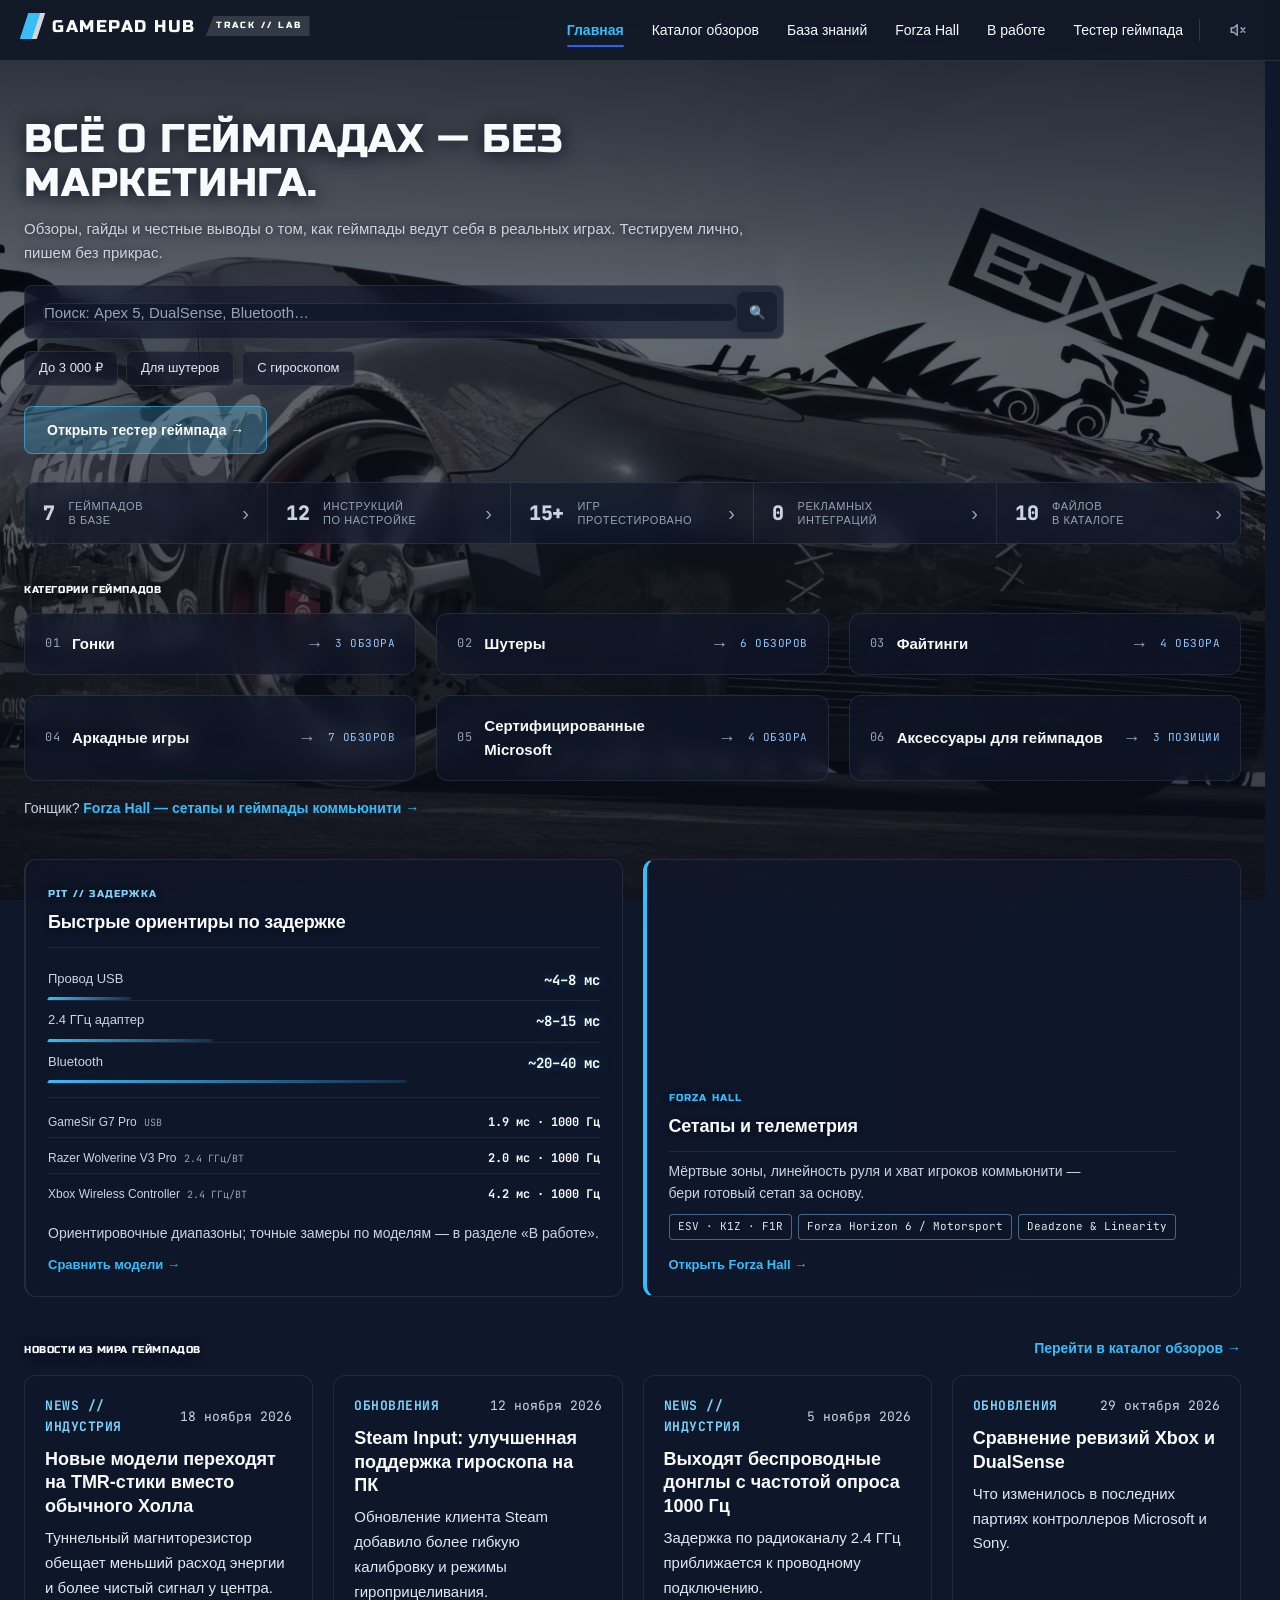
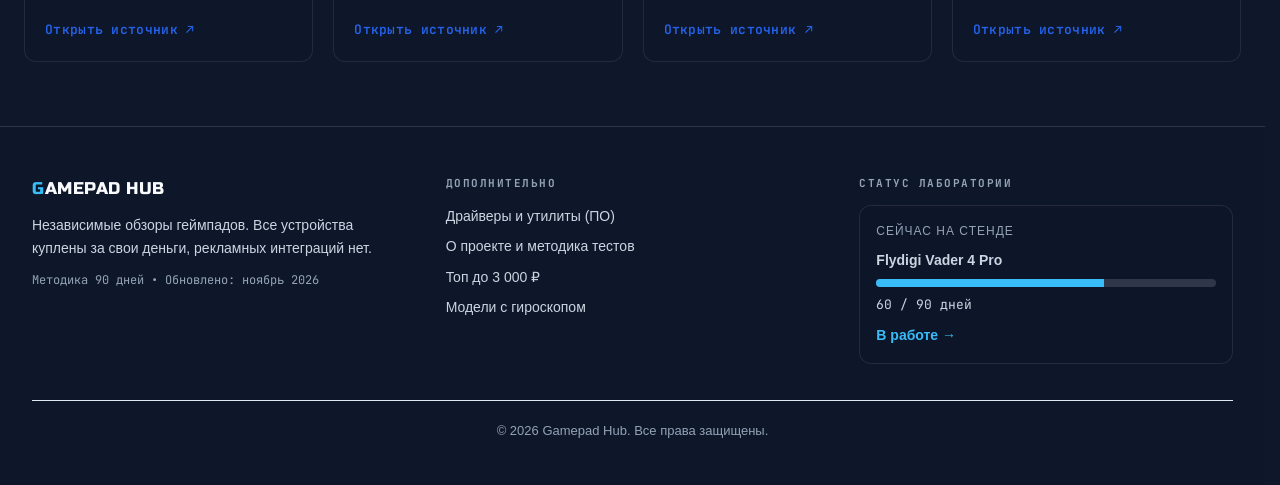
==== commit 5b661883: "fix: lock top navigation bar at top of viewport during scroll Co-Authored-By: Claude Sonnet 5.5 <nor" ====
--- a/index.html
+++ b/index.html
@@ -4,7 +4,7 @@
   <meta charset="UTF-8">
   <meta name="viewport" content="width=device-width, initial-scale=1.0">
   <title>Gamepad Hub — Честная база знаний о геймпадах</title>
-  <link rel="stylesheet" href="style.css?v=9">
+  <link rel="stylesheet" href="style.css?v=11">
 </head>
 <body>
   <header>
--- a/style.css
+++ b/style.css
@@ -2150,12 +2150,13 @@
 }
 
 /* ===== Закреплённая шапка на всех страницах ===== */
-html { height: auto !important; overflow-x: clip; overflow-y: visible; }
-body { overflow-x: clip; overflow-y: visible; transform: none; filter: none; perspective: none; }
-body > header {
+html { scrollbar-gutter: stable; height: auto !important; overflow-x: clip !important; overflow-y: visible !important; }
+body { height: auto !important; overflow-x: clip !important; overflow-y: visible !important; transform: none; filter: none; perspective: none; }
+body > header, header {
   position: fixed !important;
-  top: 0 !important; left: 0 !important; right: 0 !important; width: 100%;
-  z-index: 1000 !important;
+  top: 0 !important; left: 0 !important; right: 0 !important; width: 100% !important;
+  transform: none !important; translate: none !important; margin: 0 !important;
+  z-index: 9999 !important;
   background: rgba(17, 24, 39, 0.92) !important;
   -webkit-backdrop-filter: blur(12px); backdrop-filter: blur(12px);
   border-bottom: 1px solid rgba(255, 255, 255, 0.1) !important;
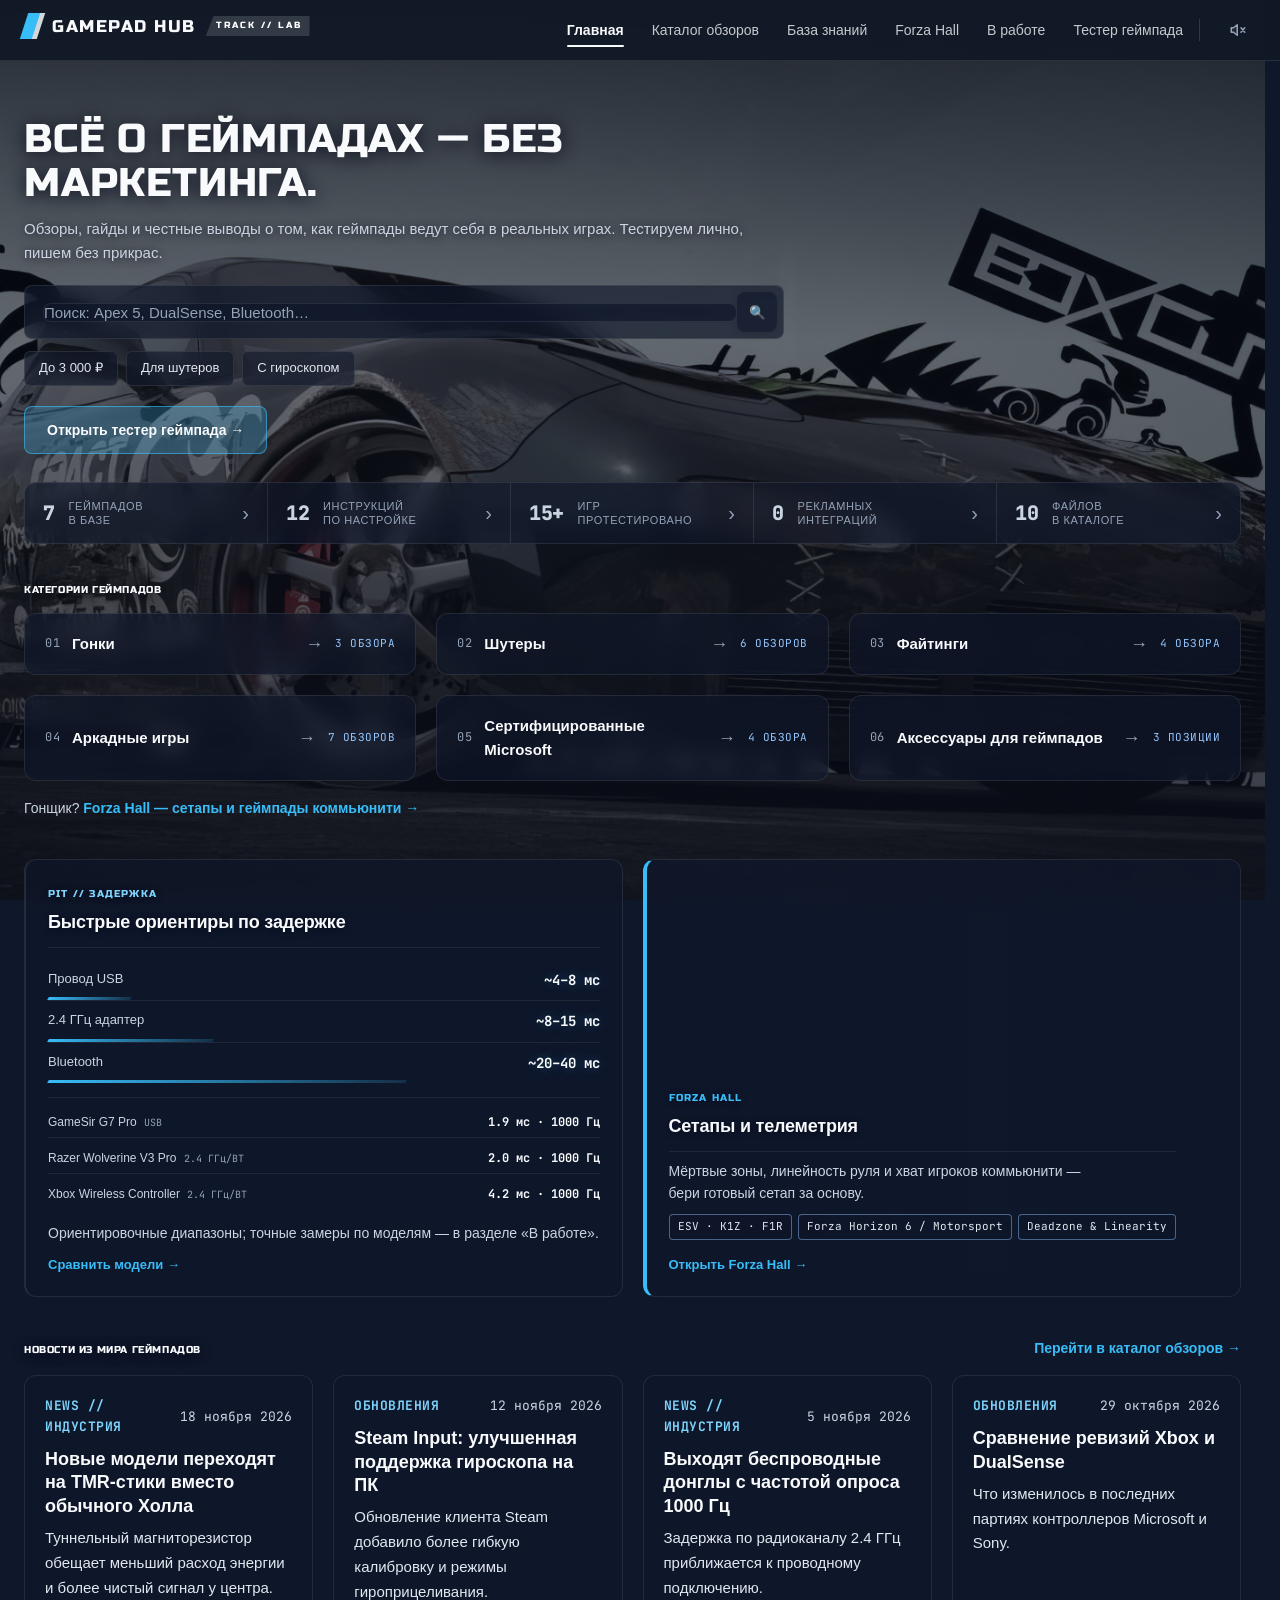
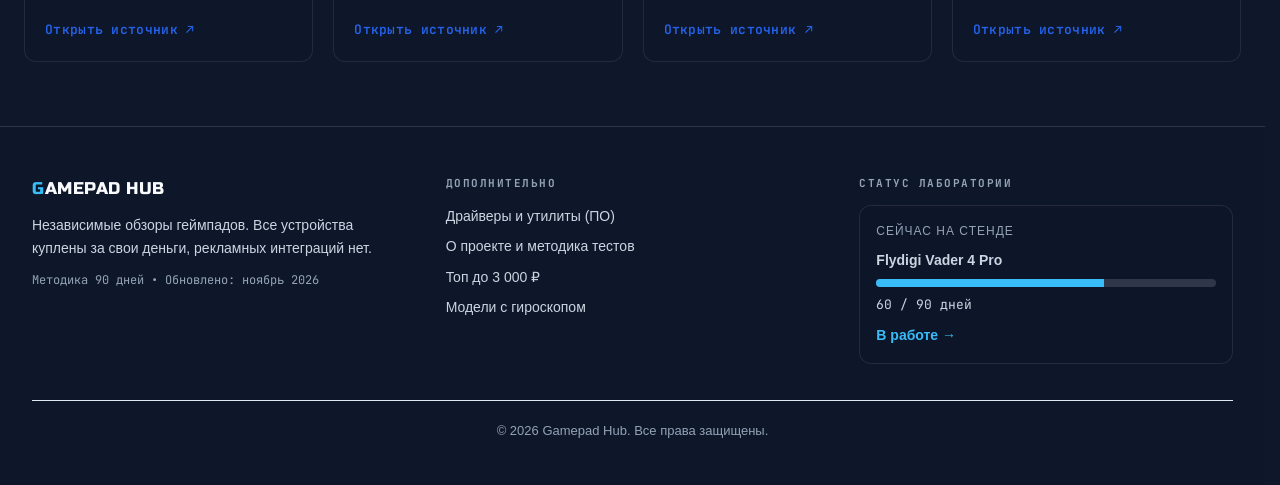
==== commit 6ec25620: "style: refine per-section themes, green glass knowledge base, and Forza Hall team badges Co-Authored" ====
--- a/index.html
+++ b/index.html
@@ -4,7 +4,7 @@
   <meta charset="UTF-8">
   <meta name="viewport" content="width=device-width, initial-scale=1.0">
   <title>Gamepad Hub — Честная база знаний о геймпадах</title>
-  <link rel="stylesheet" href="style.css?v=11">
+  <link rel="stylesheet" href="style.css?v=14">
 </head>
 <body>
   <header>
--- a/style.css
+++ b/style.css
@@ -2162,3 +2162,36 @@
   border-bottom: 1px solid rgba(255, 255, 255, 0.1) !important;
 }
 body { padding-top: var(--header-h, 76px); }
+
+/* ===== Точечные правки оформления ===== */
+/* Верхнее меню: без цветных рамок и переходов */
+nav a, nav a:hover, nav a:focus, nav a.active, nav a.active:hover { color: #F8FAFC; border: 0; box-shadow: none; outline: none; transition: none; }
+nav a { opacity: .78; }
+nav a:hover, nav a.active { opacity: 1; }
+nav a.active::after { background: #F8FAFC; }
+
+/* Каталог обзоров: более тёмный фон, светлый читаемый текст */
+#view-catalog .gamepad-card { background-color: rgba(8, 13, 28, 0.82); border-color: rgba(248, 250, 252, 0.16); }
+#view-catalog .gamepad-card:hover { background-color: rgba(8, 13, 28, 0.9); }
+#view-catalog .card-info h3, #view-catalog .gamepad-card h3 { color: #F8FAFC; }
+#view-catalog .card-info .desc, #view-catalog .gamepad-card p { color: #E2E8F0; }
+#view-catalog .card-info .meta, #view-catalog .gamepad-card .meta, #view-catalog .card-info::before { color: #CBD5E1; }
+#view-catalog .card-info .verdict, #view-catalog .gamepad-card .verdict { background: rgba(248, 250, 252, 0.08); color: #F8FAFC; }
+
+/* База знаний: тёмное стекло с изумрудной палитрой */
+#view-kb .kb-card { background-color: rgba(15, 23, 42, 0.62); border: 1px solid rgba(34, 197, 94, 0.45); -webkit-backdrop-filter: blur(12px); backdrop-filter: blur(12px); color: #CBD5E1; }
+#view-kb .kb-card:hover { background-color: rgba(15, 23, 42, 0.74); border-color: #10B981; }
+#view-kb .kb-card h3 { color: #F8FAFC; }
+#view-kb .kb-card p { color: #CBD5E1; }
+#view-kb .kb-tag { color: #34D399; }
+#view-kb .kb-more, #view-kb .review-link { color: #34D399; }
+#view-kb .kb-chip { background: rgba(15, 23, 42, 0.62); border: 1px solid rgba(34, 197, 94, 0.45); color: #CBD5E1; }
+#view-kb .kb-chip:hover { background: rgba(16, 185, 129, 0.15); border-color: #10B981; color: #6EE7B7; }
+#view-kb .kb-chip.active, #view-kb .kb-chip.active:hover { background: #10B981; border-color: #10B981; color: #052E2B; }
+#view-kb .kb-search { border: 1px solid rgba(34, 197, 94, 0.45); color: #F8FAFC; }
+#view-kb .kb-search:focus { border-color: #10B981; }
+
+/* Forza Hall: цветной ник и команда, заметнее эмблема команды */
+.fh-card .fh-who strong { color: var(--tc); }
+.fh-card .fh-tag { color: var(--tc); font-weight: 600; }
+.fh-team-esv, .fh-team-k1z, .fh-team-f1r, .fh-team-custom { --wm-op: 0.11; }
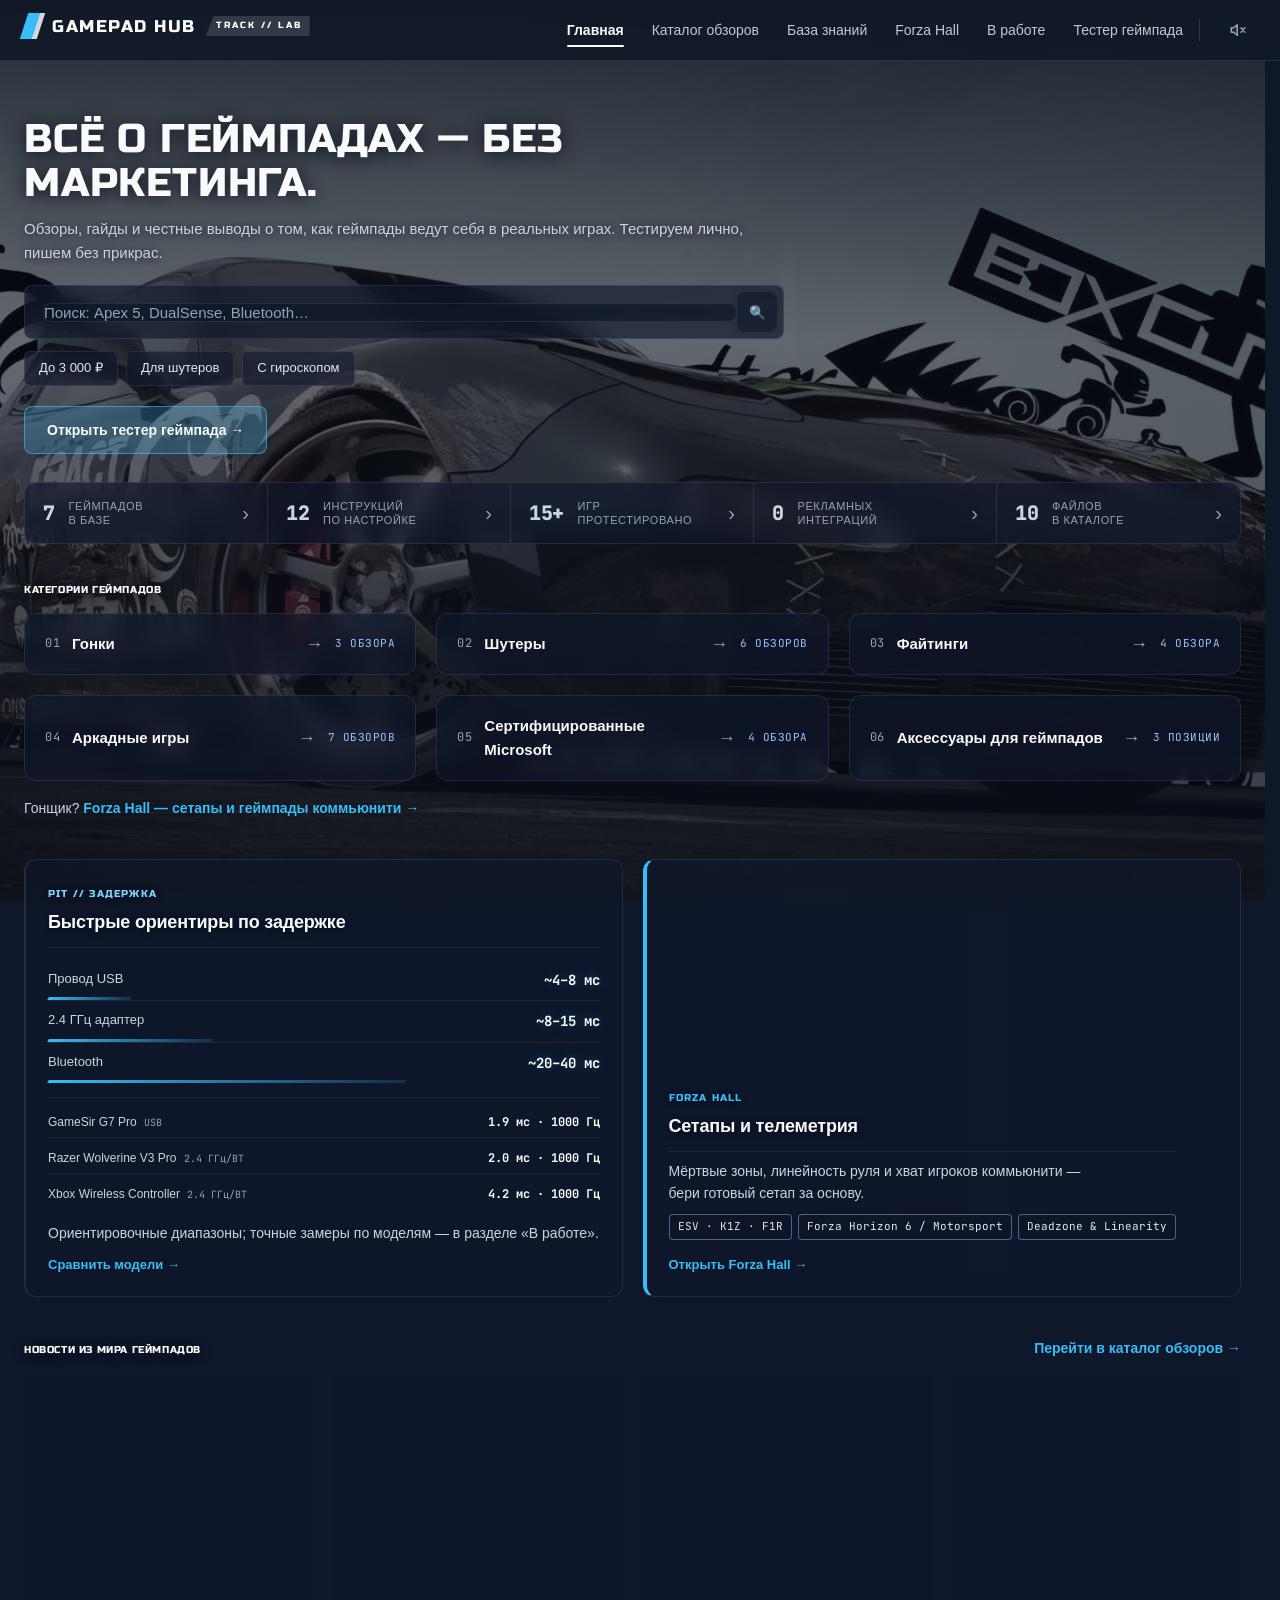
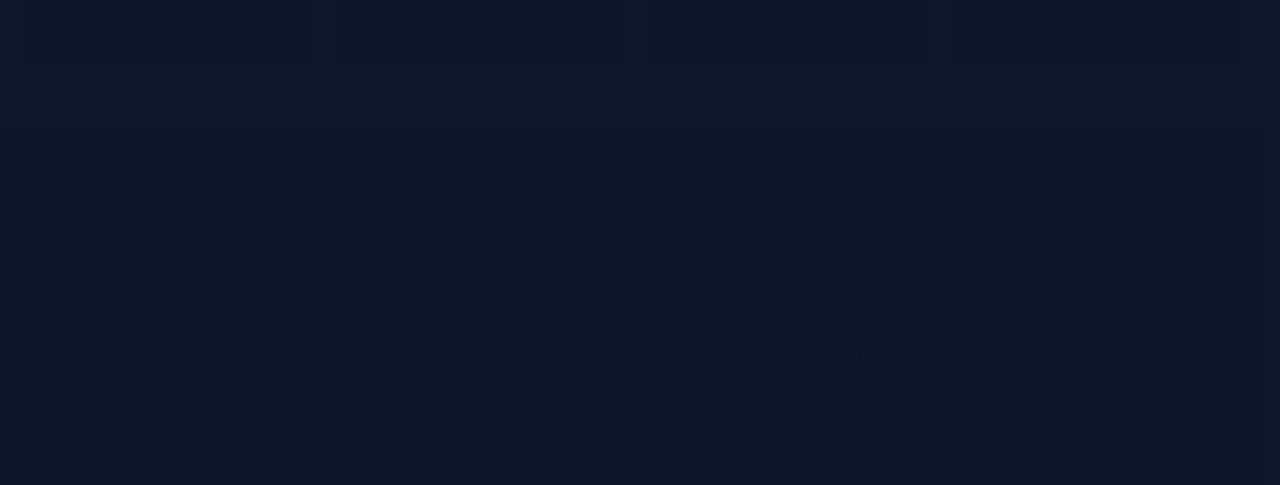
==== commit a2554d09: "feat(forza-hall): unify filters, default 0/95 deadzones, custom team tag color, and center alignment" ====
--- a/index.html
+++ b/index.html
@@ -4,7 +4,7 @@
   <meta charset="UTF-8">
   <meta name="viewport" content="width=device-width, initial-scale=1.0">
   <title>Gamepad Hub — Честная база знаний о геймпадах</title>
-  <link rel="stylesheet" href="style.css?v=14">
+  <link rel="stylesheet" href="style.css?v=16">
 </head>
 <body>
   <header>
@@ -235,7 +235,6 @@
 
     <section id="view-forza" class="view fh" hidden>
       <div class="fh-bar">
-        <h2 class="section-title">Forza Hall</h2>
         <input id="fh-search" class="fh-input" type="search" placeholder="Поиск по нику или геймпаду">
         <div class="fh-filters" id="fh-filters">
           <button type="button" class="filter-tag active" data-g="all">Все</button>
@@ -245,21 +244,24 @@
         </div>
         <button type="button" id="fh-toggle" class="fh-add">+ Добавить свой сетап</button>
       </div>
-      <form id="fh-form" class="fh-form" hidden>
+      <form id="fh-form" class="fh-form fh-simple" hidden>
+        <label class="fh-wide fh-mode"><input type="checkbox" id="fh-mode" checked> Простой режим: только ник, геймпад и базовые настройки</label>
         <label>Никнейм / Gamertag *<input name="nickname" required maxlength="40"></label>
         <label>Дисциплина<select name="game"><option>Forza Horizon 6</option><option>Forza Horizon 5</option><option>Forza Motorsport</option><option>Обе</option></select></label>
         <label>Модель геймпада *<input name="gamepad" required maxlength="60"></label>
         <fieldset class="fh-wide fh-adv">
           <legend>Настройки игры (Advanced Controls)</legend>
-          <div class="fh-adv-row"><label>Steering Axis Deadzone Inside<span class="fh-sync"><input name="stIn" type="number" min="0" max="30" value="0" required><input type="range" min="0" max="30" value="0" aria-label="Steering Axis Deadzone Inside"></span></label><label>Steering Axis Deadzone Outside<span class="fh-sync"><input name="stOut" type="number" min="70" max="100" value="96" required><input type="range" min="70" max="100" value="96" aria-label="Steering Axis Deadzone Outside"></span></label></div>
+          <div class="fh-adv-row"><label>Steering Axis Deadzone Inside<span class="fh-sync"><input name="stIn" type="number" min="0" max="30" value="0" required><input type="range" min="0" max="30" value="0" aria-label="Steering Axis Deadzone Inside"></span></label><label>Steering Axis Deadzone Outside<span class="fh-sync"><input name="stOut" type="number" min="70" max="100" value="95" required><input type="range" min="70" max="100" value="95" aria-label="Steering Axis Deadzone Outside"></span></label></div>
           <button type="button" class="fh-axes-btn" id="fh-more" aria-expanded="false">+ Дополнительные оси (Газ, Тормоз, Сцепление, Линейность)</button>
           <div class="fh-extra" id="fh-extra" hidden>
             <label>Steering Linearity<span class="fh-sync"><input name="lin" type="number" min="0" max="100" value="50" required><input type="range" min="0" max="100" value="50" aria-label="Steering Linearity"></span></label><label>Acceleration Axis Deadzone Inside<span class="fh-sync"><input name="accIn" type="number" min="0" max="100" value="0" required><input type="range" min="0" max="100" value="0" aria-label="Acceleration Axis Deadzone Inside"></span></label><label>Acceleration Axis Deadzone Outside<span class="fh-sync"><input name="accOut" type="number" min="0" max="100" value="100" required><input type="range" min="0" max="100" value="100" aria-label="Acceleration Axis Deadzone Outside"></span></label><label>Deceleration Axis Deadzone Inside<span class="fh-sync"><input name="decIn" type="number" min="0" max="100" value="0" required><input type="range" min="0" max="100" value="0" aria-label="Deceleration Axis Deadzone Inside"></span></label><label>Deceleration Axis Deadzone Outside<span class="fh-sync"><input name="decOut" type="number" min="0" max="100" value="100" required><input type="range" min="0" max="100" value="100" aria-label="Deceleration Axis Deadzone Outside"></span></label><label>Clutch Axis Deadzone Inside<span class="fh-sync"><input name="clIn" type="number" min="0" max="100" value="0" required><input type="range" min="0" max="100" value="0" aria-label="Clutch Axis Deadzone Inside"></span></label><label>Clutch Axis Deadzone Outside<span class="fh-sync"><input name="clOut" type="number" min="0" max="100" value="100" required><input type="range" min="0" max="100" value="100" aria-label="Clutch Axis Deadzone Outside"></span></label>
           </div>
         </fieldset>
-        <label>Тип управления<select name="steering"><option>Simulation</option><option>Стандартное</option></select></label>
+        <label class="fh-pro">Тег команды (ESV, K1Z, F1R…)<input name="team" maxlength="4" placeholder="Например, ESV" autocomplete="off" style="text-transform:uppercase"></label>
+        <label class="fh-pro">Цвет команды<span class="fh-sync fh-color"><input name="teamColor" type="color" value="#2563EB" aria-label="Цвет команды"><small id="fh-color-hint">Для известных тегов подбирается автоматически</small></span></label>
+        <label class="fh-pro">Тип управления<select name="steering"><option>Simulation</option><option>Стандартное</option></select></label>
         <label class="fh-wide">Комментарий о хвате / настройках<textarea name="note" rows="2" maxlength="240"></textarea></label>
-        <label class="fh-wide">Ссылка на профиль / канал<input name="link" type="url" placeholder="https://"></label>
+        <label class="fh-wide fh-pro">Ссылка на профиль / канал<input name="link" type="url" placeholder="https://"></label>
         <div class="fh-actions fh-wide">
           <button type="submit" class="fh-add">Сохранить</button>
           <button type="button" id="fh-issue" class="fh-ghost">Предложить в общую базу (GitHub) ↗</button>
@@ -366,7 +368,7 @@
     <source src="bgm.mp3" type="audio/mpeg">
   </audio>
 
-  <script src="data.js?v=6"></script>
+  <script src="data.js?v=7"></script>
   <script src="gamepad-tester.js?v=5"></script>
   <script>
     // Фоновая музыка с учётом autoplay policy
--- a/style.css
+++ b/style.css
@@ -2195,3 +2195,81 @@
 .fh-card .fh-who strong { color: var(--tc); }
 .fh-card .fh-tag { color: var(--tc); font-weight: 600; }
 .fh-team-esv, .fh-team-k1z, .fh-team-f1r, .fh-team-custom { --wm-op: 0.11; }
+
+/* ===== Forza Hall: единая карточка из 4 блоков + фоновая эмблема команды ===== */
+.fh-card { grid-template-columns: minmax(150px, 1.1fr) minmax(140px, 1fr) minmax(170px, 1fr) minmax(200px, 1.6fr) auto; align-items: stretch; gap: 0; padding: 0; }
+.fh-card > .fh-who, .fh-card > .fh-team, .fh-card > .fh-setup, .fh-card > .fh-ach, .fh-card > .fh-links { padding: 14px 18px; min-width: 0; display: flex; flex-direction: column; justify-content: center; gap: 6px; }
+.fh-card > .fh-team, .fh-card > .fh-setup, .fh-card > .fh-ach { border-left: 1px solid rgba(148, 163, 184, 0.16); }
+.fh-links { flex-direction: row !important; align-items: center; justify-content: flex-end; }
+.fh-lbl { font-size: 10px; letter-spacing: 1px; text-transform: uppercase; color: #94A3B8; opacity: 0.8; }
+.fh-card .fh-who strong { color: color-mix(in srgb, var(--tc) 30%, #E2E8F0); font-size: 16px; line-height: 1.25; overflow-wrap: anywhere; }
+.fh-card .fh-tag { color: #CBD5E1; font-weight: 500; font-size: 13px; }
+.fh-card .fh-badge { align-self: flex-start; background: rgba(148, 163, 184, 0.16); color: #CBD5E1; border: 1px solid rgba(148, 163, 184, 0.25); }
+.fh-card .fh-pad { background: rgba(15, 23, 42, 0.55); border: 1px solid rgba(148, 163, 184, 0.22); color: #F1F5F9; }
+.fh-card .fh-rank { align-self: flex-start; margin: 0; background: rgba(148, 163, 184, 0.12); border-color: rgba(var(--tc-rgb), 0.5); color: #E2E8F0; }
+.fh-card .fh-note { font-size: 13px; line-height: 1.45; color: #CBD5E1; }
+/* эмблема: полупрозрачный слой с затуханием слева направо */
+.fh-card > .fh-wm { right: auto; left: 38%; top: 50%; opacity: calc(var(--wm-op, 0.1) * 1.4); color: color-mix(in srgb, var(--tc) 40%, #94A3B8); border-left-color: currentColor;
+  -webkit-mask-image: linear-gradient(90deg, transparent 0%, #000 30%, #000 60%, transparent 100%); mask-image: linear-gradient(90deg, transparent 0%, #000 30%, #000 60%, transparent 100%); }
+.fh-card .fh-axes { margin: 0 18px 14px; }
+@media (max-width: 1000px) { .fh-card { grid-template-columns: 1fr 1fr; } .fh-card > .fh-team, .fh-card > .fh-setup, .fh-card > .fh-ach { border-left: 0; } .fh-card > .fh-wm { left: 30%; } }
+@media (max-width: 640px) { .fh-card { grid-template-columns: 1fr; } .fh-card > .fh-wm { left: 10%; right: auto; } }
+
+/* ===== Forza Hall: правки — иконки соцсетей, графитовый фон, без разделителей ===== */
+.fh-card > .fh-team, .fh-card > .fh-setup, .fh-card > .fh-ach { border-left: 0; }
+.fh-card {
+  background-color: #0E1116;
+  background-image:
+    radial-gradient(120% 160% at 0% 0%, rgba(var(--tc-rgb), 0.30) 0%, transparent 55%),
+    repeating-linear-gradient(135deg, rgba(255,255,255,0.025) 0 2px, transparent 2px 9px),
+    linear-gradient(180deg, rgba(30,35,44,0.92), rgba(12,14,18,0.96));
+  border-color: rgba(148, 163, 184, 0.18);
+  box-shadow: inset 0 1px 0 rgba(255,255,255,0.05), 0 6px 18px rgba(0,0,0,0.35);
+}
+.fh-team-esv, .fh-team-k1z, .fh-team-f1r, .fh-team-custom { --wm-op: 0.16; }
+.fh-card > .fh-wm { left: 42%; font-size: calc(var(--wm-size, 56px) * 1.15); color: color-mix(in srgb, var(--tc) 55%, #CBD5E1); }
+.fh-card .fh-tag { font-family: var(--mono, monospace); font-weight: 700; letter-spacing: 1px; color: #E2E8F0; }
+.fh-card .fh-rank { margin-top: 2px; }
+.fh-card .fh-ico { width: 44px; height: 44px; background: rgba(15, 23, 42, 0.6); }
+.fh-card .fh-ico svg { display: block; }
+.fh-card .fh-ico-youtube:hover { border-color: #FF0000; }
+.fh-card .fh-ico-twitch:hover { border-color: #9146FF; }
+
+/* ===== Forza Hall: эмблема команды у левого края, скругление виджетов ===== */
+.fh-card > .fh-wm {
+  left: 14px; right: auto; z-index: 0; pointer-events: none;
+  transform: translateY(-50%) skewX(-12deg);
+  opacity: calc(var(--wm-op, 0.1) * 1.1);
+  -webkit-mask-image: linear-gradient(90deg, #000 0%, rgba(0,0,0,0.6) 45%, transparent 100%);
+  mask-image: linear-gradient(90deg, #000 0%, rgba(0,0,0,0.6) 45%, transparent 100%);
+}
+@media (max-width: 1000px) { .fh-card > .fh-wm { left: 10px; } }
+@media (max-width: 640px) { .fh-card > .fh-wm { left: 8px; right: auto; } }
+.fh-card .fh-pad { border-radius: 12px; }
+.fh-card .fh-axes-btn { border-radius: 12px; }
+.fh-card .fh-axes { border-radius: 14px; }
+
+/* ===== Forza Hall: единая панель управления, простой режим формы, выравнивание карточек ===== */
+#view-forza .fh-bar { display: flex; flex-wrap: wrap; align-items: center; gap: 10px; }
+#view-forza .fh-bar .fh-input, #view-forza .fh-bar .filter-tag, #view-forza .fh-bar .fh-add {
+  box-sizing: border-box; height: 42px; margin: 0; padding: 0 16px; border-radius: 12px;
+  display: inline-flex; align-items: center; justify-content: center;
+  font: inherit; font-size: 13px; font-weight: 600; line-height: 1; text-transform: uppercase; letter-spacing: 0.4px; border-width: 1px; border-style: solid;
+}
+#view-forza .fh-bar .fh-input { width: 280px; text-transform: none; font-weight: 500; letter-spacing: 0; justify-content: flex-start; }
+#view-forza .fh-bar .fh-filters { display: flex; align-items: center; gap: 10px; flex-wrap: wrap; }
+#view-forza .fh-bar .fh-add { margin-left: auto; }
+@media (max-width: 640px) { #view-forza .fh-bar .fh-input { width: 100%; } #view-forza .fh-bar .fh-add { margin-left: 0; width: 100%; } }
+
+.fh-form.fh-simple .fh-pro { display: none; }
+.fh-mode { flex-direction: row !important; align-items: center; gap: 8px !important; cursor: pointer; }
+.fh-mode input { width: auto !important; }
+.fh-color { gap: 10px; }
+.fh-color input[type=color] { width: 48px; height: 38px; padding: 2px; flex: none; cursor: pointer; }
+.fh-color small { color: var(--text-3); font-size: 11px; line-height: 1.3; }
+
+.fh-card { align-items: center; }
+.fh-card > .fh-who, .fh-card > .fh-team, .fh-card > .fh-setup, .fh-card > .fh-ach, .fh-card > .fh-links { align-self: center; justify-content: center; align-items: flex-start; }
+.fh-card > .fh-team { align-items: center; text-align: center; }
+.fh-card > .fh-links { align-items: center; }
+.fh-card .fh-lbl { line-height: 1; margin: 0; }
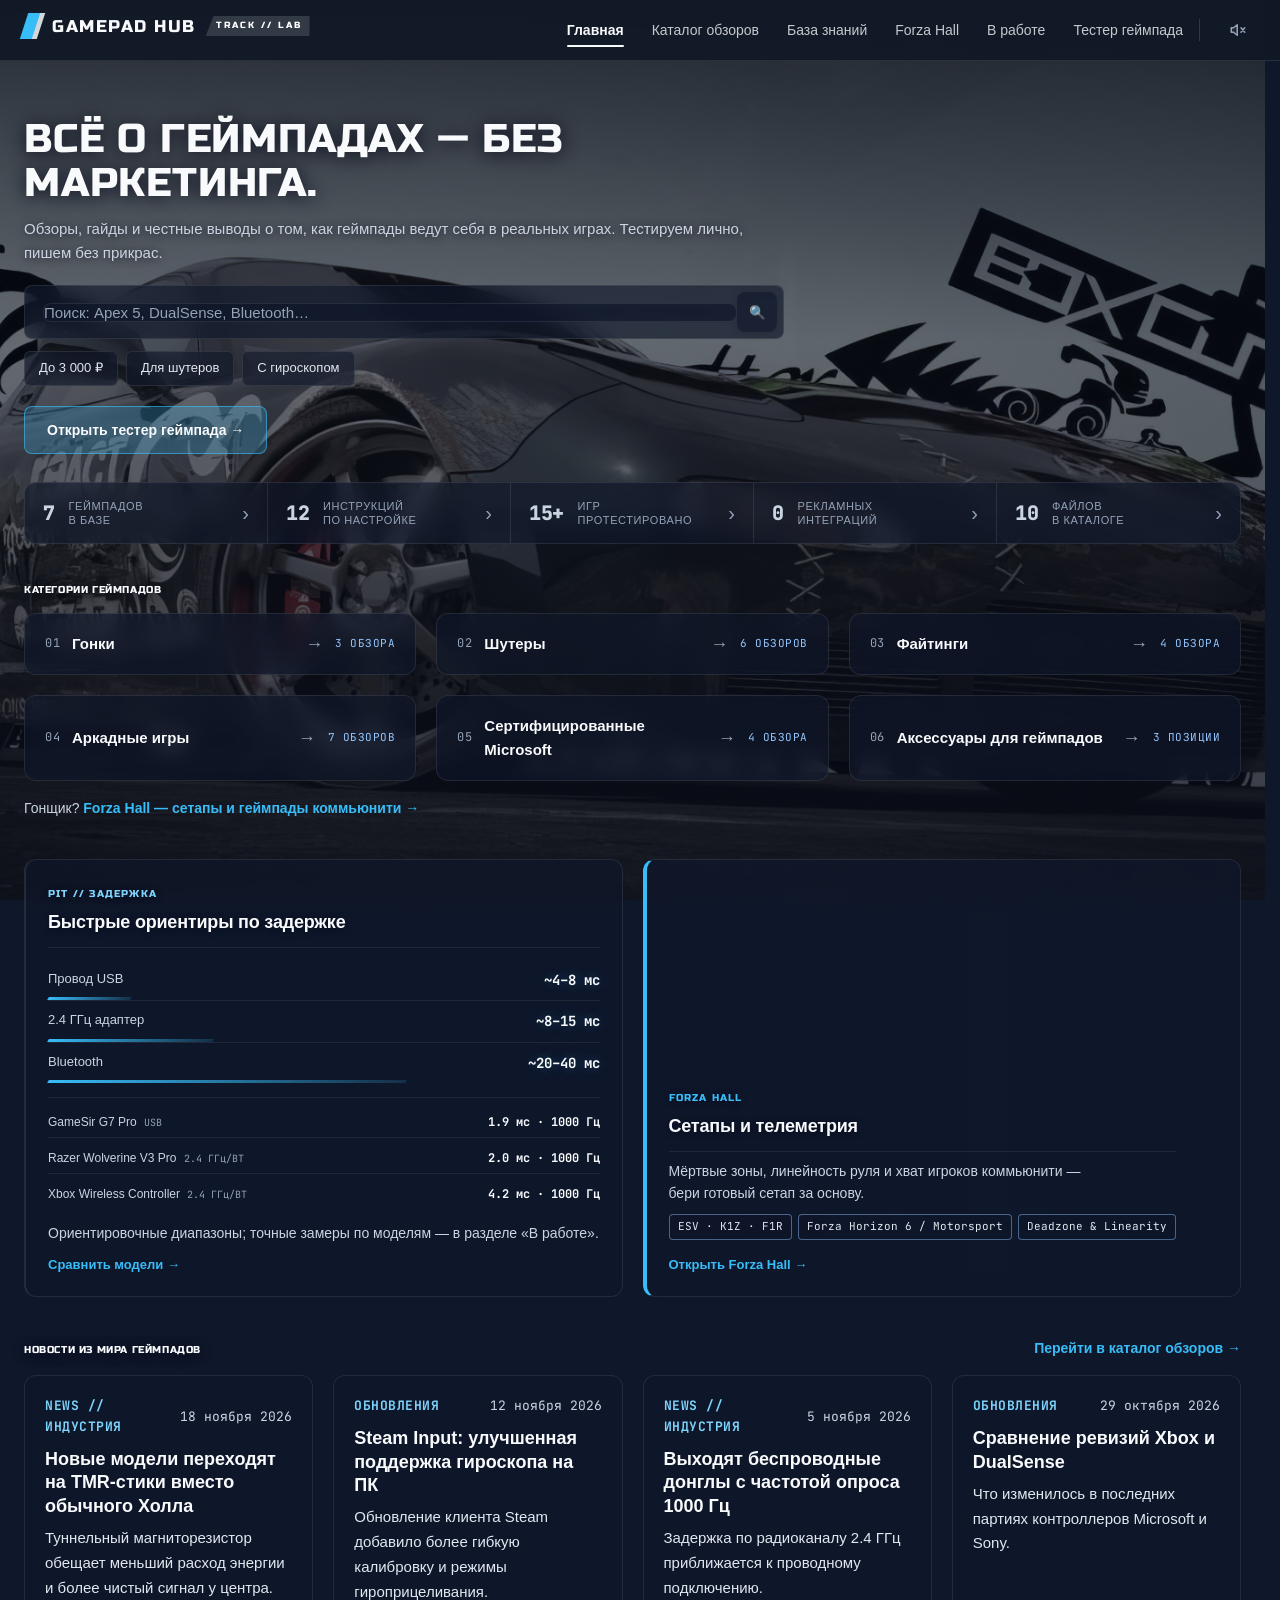
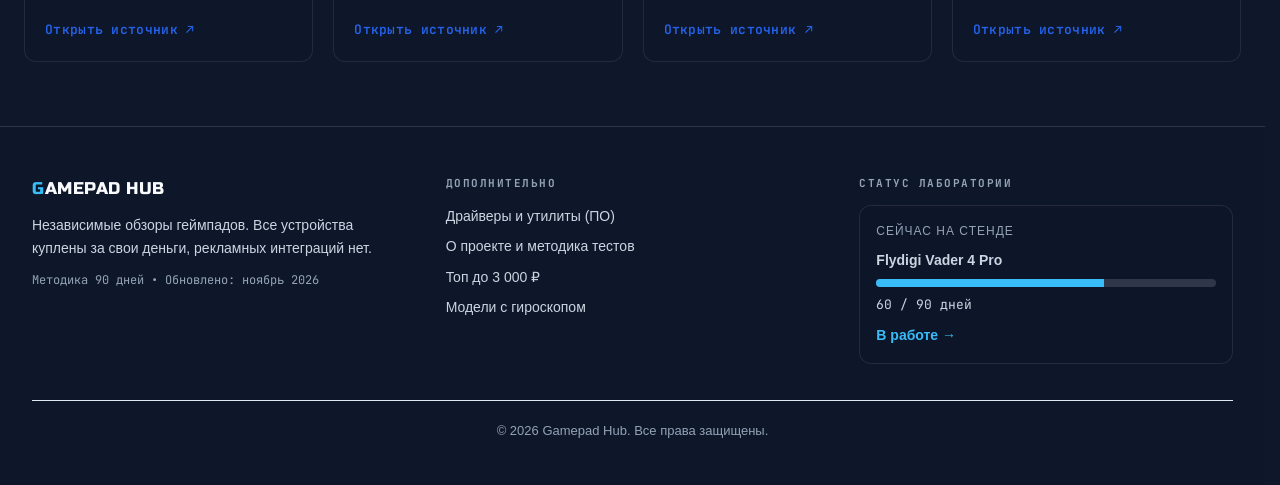
==== commit 766e2998: "player card" ====
--- a/index.html
+++ b/index.html
@@ -248,17 +248,28 @@
         <label class="fh-wide fh-mode"><input type="checkbox" id="fh-mode" checked> Простой режим: только ник, геймпад и базовые настройки</label>
         <label>Никнейм / Gamertag *<input name="nickname" required maxlength="40"></label>
         <label>Дисциплина<select name="game"><option>Forza Horizon 6</option><option>Forza Horizon 5</option><option>Forza Motorsport</option><option>Обе</option></select></label>
+        <label>Команда (ESV, K1Z, F1R или свой тег)<input name="team" maxlength="4" placeholder="Например, ESV" autocomplete="off" style="text-transform:uppercase"></label>
+        <label>Цвет команды (необязательно)<span class="fh-sync fh-color"><input name="teamColor" type="color" value="#2563EB" aria-label="Цвет команды"><small id="fh-color-hint">Для известных тегов подбирается автоматически</small></span></label>
         <label>Модель геймпада *<input name="gamepad" required maxlength="60"></label>
         <fieldset class="fh-wide fh-adv">
           <legend>Настройки игры (Advanced Controls)</legend>
           <div class="fh-adv-row"><label>Steering Axis Deadzone Inside<span class="fh-sync"><input name="stIn" type="number" min="0" max="30" value="0" required><input type="range" min="0" max="30" value="0" aria-label="Steering Axis Deadzone Inside"></span></label><label>Steering Axis Deadzone Outside<span class="fh-sync"><input name="stOut" type="number" min="70" max="100" value="95" required><input type="range" min="70" max="100" value="95" aria-label="Steering Axis Deadzone Outside"></span></label></div>
           <button type="button" class="fh-axes-btn" id="fh-more" aria-expanded="false">+ Дополнительные оси (Газ, Тормоз, Сцепление, Линейность)</button>
           <div class="fh-extra" id="fh-extra" hidden>
+            <svg class="fh-padmap" viewBox="0 0 160 112" preserveAspectRatio="xMidYMid meet" aria-hidden="true">
+              <rect x="27" y="3" width="26" height="12" rx="5"/><rect x="107" y="3" width="26" height="12" rx="5"/>
+              <path class="fh-pm-body" d="M36 20c8-3 20-4 44-4s36 1 44 4c13 3 22 18 27 44 4 23 3 40-8 43-10 3-17-7-24-21-4-8-9-10-16-10H57c-7 0-12 2-16 10-7 14-14 24-24 21-11-3-12-20-8-43 5-26 14-41 27-44z"/>
+              <circle class="fh-pm-hl" cx="45" cy="46" r="11"/><circle cx="45" cy="46" r="5"/>
+              <circle cx="98" cy="78" r="10"/><circle cx="98" cy="78" r="4.5"/>
+              <circle cx="80" cy="33" r="5"/>
+              <circle cx="70" cy="46" r="2.6"/><circle cx="90" cy="46" r="2.6"/>
+              <circle cx="115" cy="36" r="4"/><circle cx="125" cy="46" r="4"/><circle cx="105" cy="46" r="4"/><circle cx="115" cy="56" r="4"/>
+              <path class="fh-pm-dp" d="M62 71v14M55 78h14"/>
+              <text x="40" y="12">LT</text><text x="120" y="12">RT</text>
+            </svg>
             <label>Steering Linearity<span class="fh-sync"><input name="lin" type="number" min="0" max="100" value="50" required><input type="range" min="0" max="100" value="50" aria-label="Steering Linearity"></span></label><label>Acceleration Axis Deadzone Inside<span class="fh-sync"><input name="accIn" type="number" min="0" max="100" value="0" required><input type="range" min="0" max="100" value="0" aria-label="Acceleration Axis Deadzone Inside"></span></label><label>Acceleration Axis Deadzone Outside<span class="fh-sync"><input name="accOut" type="number" min="0" max="100" value="100" required><input type="range" min="0" max="100" value="100" aria-label="Acceleration Axis Deadzone Outside"></span></label><label>Deceleration Axis Deadzone Inside<span class="fh-sync"><input name="decIn" type="number" min="0" max="100" value="0" required><input type="range" min="0" max="100" value="0" aria-label="Deceleration Axis Deadzone Inside"></span></label><label>Deceleration Axis Deadzone Outside<span class="fh-sync"><input name="decOut" type="number" min="0" max="100" value="100" required><input type="range" min="0" max="100" value="100" aria-label="Deceleration Axis Deadzone Outside"></span></label><label>Clutch Axis Deadzone Inside<span class="fh-sync"><input name="clIn" type="number" min="0" max="100" value="0" required><input type="range" min="0" max="100" value="0" aria-label="Clutch Axis Deadzone Inside"></span></label><label>Clutch Axis Deadzone Outside<span class="fh-sync"><input name="clOut" type="number" min="0" max="100" value="100" required><input type="range" min="0" max="100" value="100" aria-label="Clutch Axis Deadzone Outside"></span></label>
           </div>
         </fieldset>
-        <label class="fh-pro">Тег команды (ESV, K1Z, F1R…)<input name="team" maxlength="4" placeholder="Например, ESV" autocomplete="off" style="text-transform:uppercase"></label>
-        <label class="fh-pro">Цвет команды<span class="fh-sync fh-color"><input name="teamColor" type="color" value="#2563EB" aria-label="Цвет команды"><small id="fh-color-hint">Для известных тегов подбирается автоматически</small></span></label>
         <label class="fh-pro">Тип управления<select name="steering"><option>Simulation</option><option>Стандартное</option></select></label>
         <label class="fh-wide">Комментарий о хвате / настройках<textarea name="note" rows="2" maxlength="240"></textarea></label>
         <label class="fh-wide fh-pro">Ссылка на профиль / канал<input name="link" type="url" placeholder="https://"></label>
--- a/style.css
+++ b/style.css
@@ -1536,7 +1536,9 @@
 .fh-sync input[type=range] { flex: 1; padding: 0; min-width: 0; accent-color: #2563EB; }
 .fh-axes-btn { align-self: flex-start; background: none; border: 1px solid var(--border); border-radius: 6px; padding: 3px 10px; font: inherit; font-size: 12px; color: var(--accent); cursor: pointer; }
 .fh-adv .fh-axes-btn { margin-top: 10px; }
-.fh-extra { display: grid; grid-template-columns: repeat(2, 1fr); gap: 12px 16px; margin-top: 10px; }
+.fh-extra { display: grid; grid-template-columns: repeat(2, minmax(0, 1fr)); gap: 12px 24px; margin: 10px auto 0; max-width: 720px; justify-content: center; }
+.fh-extra > label { min-width: 0; }
+.fh-extra .fh-sync { width: 100%; }
 .fh-extra[hidden] { display: none; }
 .fh-ax { display: flex; align-items: center; gap: 8px; font-size: 13px; color: var(--text-2); }
 .fh-ax span { flex: 1; }
@@ -1551,7 +1553,7 @@
 .fh-cell span { font-size: 11px; color: var(--text-3); white-space: nowrap; }
 .fh-cell b { font-family: monospace; font-size: 13px; font-weight: 600; color: var(--text); white-space: nowrap; }
 @media (max-width: 640px) { .fh-axes { grid-template-columns: repeat(2, minmax(0, 1fr)); } }
-@media (max-width: 640px) { .fh-adv-row, .fh-extra { grid-template-columns: 1fr; } }
+@media (max-width: 640px) { .fh-adv-row, .fh-extra { grid-template-columns: minmax(0, 1fr); } }
 
 #view-forza.fh { padding: 20px; border-radius: 12px; }
 #view-forza .fh-card, #view-forza .fh-form { backdrop-filter: blur(2px); -webkit-backdrop-filter: blur(2px); }
@@ -2273,3 +2275,25 @@
 .fh-card > .fh-team { align-items: center; text-align: center; }
 .fh-card > .fh-links { align-items: center; }
 .fh-card .fh-lbl { line-height: 1; margin: 0; }
+.fh-card > .fh-setup { align-items: center; text-align: center; }
+.fh-card > .fh-setup .fh-pad, .fh-card > .fh-setup .fh-axes-btn { align-self: center; width: 100%; max-width: 240px; box-sizing: border-box; text-align: center; margin: 0; }
+
+/* Выравнивание «Геймпад» / «Достижения»: общий верх, фиксированная ось */
+.fh-card { align-items: stretch; }
+.fh-card > .fh-setup, .fh-card > .fh-ach { justify-content: flex-start; align-self: stretch; padding-top: 18px; align-items: stretch; text-align: left; }
+.fh-card > .fh-setup .fh-lbl, .fh-card > .fh-ach .fh-lbl { align-self: flex-start; height: 10px; }
+.fh-card > .fh-setup .fh-pad { min-height: 38px; display: flex; align-items: center; justify-content: center; overflow-wrap: anywhere; line-height: 1.25; max-width: none; }
+.fh-card > .fh-setup .fh-axes-btn { max-width: none; }
+.fh-card > .fh-ach .fh-note { margin: 0; }
+
+/* Схема геймпада в Advanced Controls */
+.fh-extra { grid-template-columns: minmax(290px, 360px) repeat(2, minmax(0, 1fr)); max-width: 1120px; align-items: start; }
+.fh-extra .fh-padmap { display: block; grid-column: 1; grid-row: 1 / span 4; align-self: center; justify-self: center; width: 100%; height: auto; min-height: 0; margin: 0 auto; padding: 0; box-sizing: border-box; opacity: 0.8; pointer-events: none; }
+.fh-padmap rect, .fh-padmap circle, .fh-padmap path { fill: rgba(148, 163, 184, 0.10); stroke: #64748B; stroke-width: 1.2; }
+.fh-padmap path.fh-pm-dp { fill: none; stroke-width: 3; stroke-linecap: round; }
+.fh-padmap .fh-pm-hl { stroke: #38BDF8; fill: rgba(56, 189, 248, 0.15); }
+.fh-padmap text { font: 600 8px var(--mono, monospace); fill: #94A3B8; text-anchor: middle; stroke: none; }
+.fh-padmap .fh-pm-t { font-size: 6px; fill: #38BDF8; }
+@media (max-width: 1000px) { .fh-extra { grid-template-columns: minmax(240px, 290px) repeat(2, minmax(0, 1fr)); } }
+@media (max-width: 800px) { .fh-extra { grid-template-columns: repeat(2, minmax(0, 1fr)); } .fh-extra .fh-padmap { display: none; } }
+@media (max-width: 640px) { .fh-extra { grid-template-columns: minmax(0, 1fr); } }
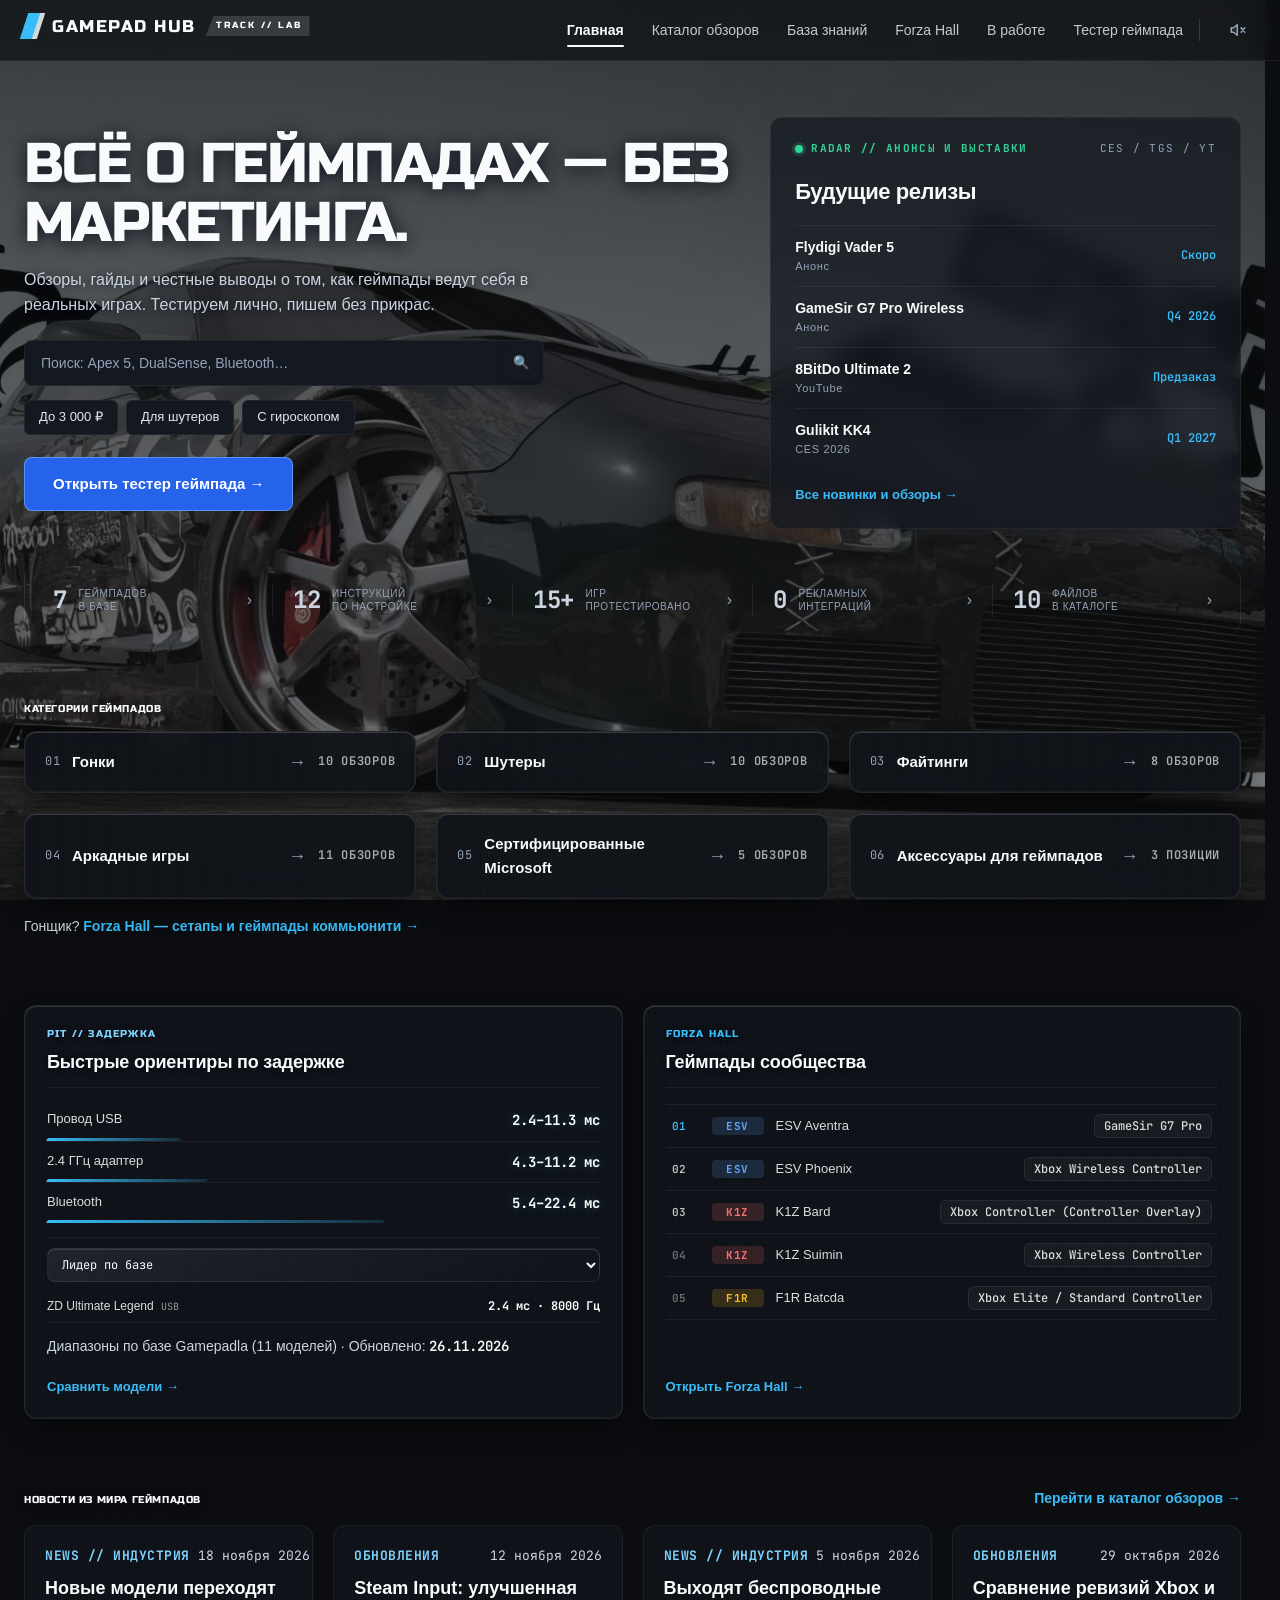
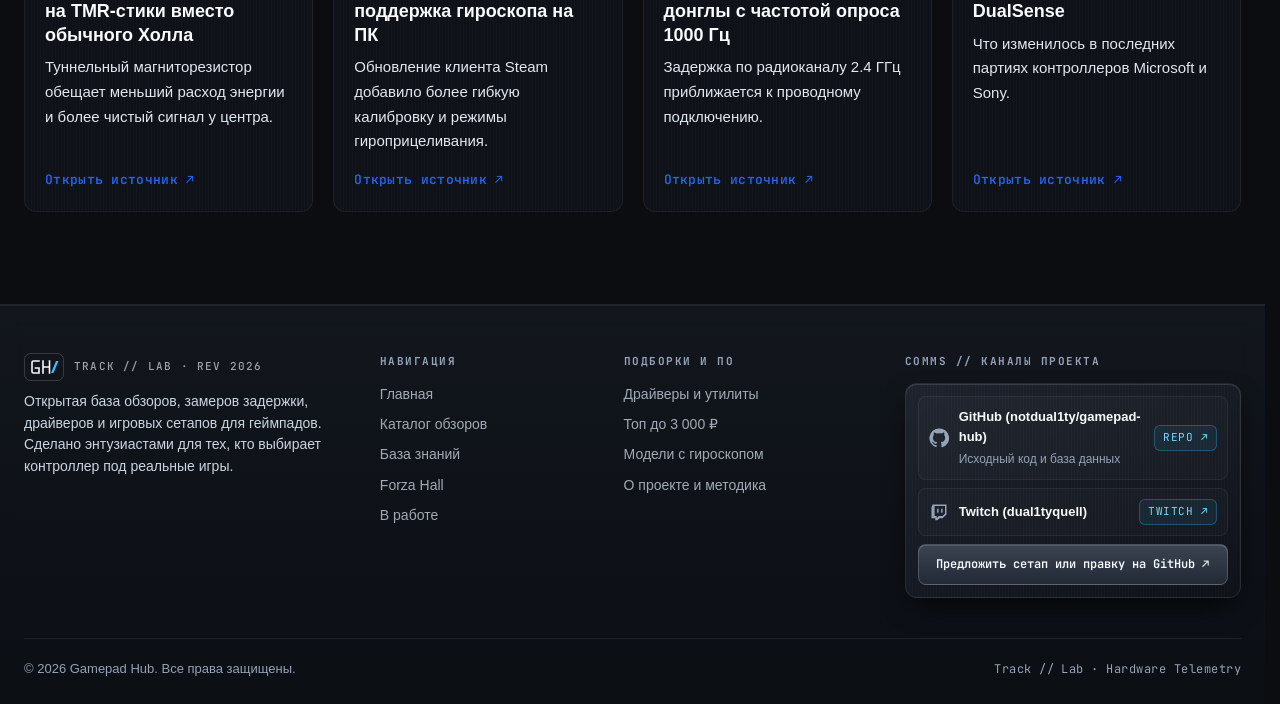
==== commit c5a2ebd7: "feat: project roadmap block, cleaner Gamepadla update stamp Replace fake planned tests with a site r" ====
--- a/index.html
+++ b/index.html
@@ -4,7 +4,7 @@
   <meta charset="UTF-8">
   <meta name="viewport" content="width=device-width, initial-scale=1.0">
   <title>Gamepad Hub — Честная база знаний о геймпадах</title>
-  <link rel="stylesheet" href="style.css?v=16">
+  <link rel="stylesheet" href="style.css?v=34">
 </head>
 <body>
   <header>
@@ -50,6 +50,15 @@
         <a href="#tester" class="hero-cta">Открыть тестер геймпада →</a>
       </div>
       </div>
+      <aside class="hero-live" id="hero-live" aria-label="Будущие релизы">
+        <div class="hl-head">
+          <span class="hl-status"><i class="hl-dot" aria-hidden="true"></i>RADAR // АНОНСЫ И ВЫСТАВКИ</span>
+          <span class="hl-id">CES / TGS / YT</span>
+        </div>
+        <h3 class="hl-title">Будущие релизы</h3>
+        <ul class="rd-list" id="radar-list"></ul>
+        <a href="#catalog" class="hl-link">Все новинки и обзоры →</a>
+      </aside>
      </div>
       <section class="stat-chips">
         <a href="#catalog" class="chip"><span class="chip-num">7</span><span class="chip-label">Геймпадов<br>в базе</span><span class="chip-arrow">›</span></a>
@@ -79,20 +88,19 @@
           <span class="wg-tag">PIT // ЗАДЕРЖКА</span>
           <h3>Быстрые ориентиры по задержке</h3>
           <ul class="wg-rows">
-            <li><span>Провод USB</span><b>~4–8 мс</b><i style="width:15%"></i></li>
-            <li><span>2.4 ГГц адаптер</span><b>~8–15 мс</b><i style="width:30%"></i></li>
-            <li><span>Bluetooth</span><b>~20–40 мс</b><i style="width:65%"></i></li>
+            <li data-k="cableBtn"><span>Провод USB</span><b>~4–8 мс</b><i style="width:15%"></i></li>
+            <li data-k="dongleBtn"><span>2.4 ГГц адаптер</span><b>~8–15 мс</b><i style="width:30%"></i></li>
+            <li data-k="btBtn"><span>Bluetooth</span><b>~20–40 мс</b><i style="width:65%"></i></li>
           </ul>
           <ul class="wg-models" id="wg-models"></ul>
-          <p class="wg-note">Ориентировочные диапазоны; точные замеры по моделям — в разделе «В работе».</p>
+          <p class="wg-note" id="wg-note">Диапазоны по базе Gamepadla · загрузка…</p>
           <a href="#testing" class="wg-link">Сравнить модели →</a>
         </article>
         <article class="widget wg-forza has-img forza-widget-bg" data-img="forzaHall">
           <div class="wg-body">
             <span class="wg-tag">FORZA HALL</span>
-            <h3>Сетапы и телеметрия</h3>
-            <p>Мёртвые зоны, линейность руля и хват игроков коммьюнити — бери готовый сетап за основу.</p>
-            <ul class="wg-facts"><li>ESV · K1Z · F1R</li><li>Forza Horizon 6 / Motorsport</li><li>Deadzone &amp; Linearity</li></ul>
+            <h3>Геймпады сообщества</h3>
+            <ul class="wg-setups" id="wg-setups" aria-label="Лидерборд геймпадов сообщества"></ul>
             <a href="#forza" class="wg-link">Открыть Forza Hall →</a>
           </div>
         </article>
@@ -160,47 +168,20 @@
     <section class="block">
       <h2 class="section-title">В работе</h2>
       <div id="in-testing">
-      <h3 class="lab-h">Сейчас на 90-дневном тесте</h3>
-      <div class="lab-grid">
-        <article class="lab-card">
-          <h4>Flydigi Vader 4 Pro</h4>
-          <div class="lab-days"><span>60/90 дней</span><span>67%</span></div>
-          <div class="testing-progress"><div class="testing-bar" style="width:67%"></div></div>
-          <div class="lab-sub">Протестированные игры</div>
-          <ul class="lab-games"><li>Forza Horizon 5</li><li>Elden Ring</li><li>Apex Legends</li></ul>
-          <div class="lab-sub">Наблюдения</div>
-          <ul class="lab-obs"><li><span>Дрифт стиков</span><b>не обнаружен</b></li><li><span>Автономность</span><b>~28 ч</b></li><li><span>Сборка</span><b>без люфтов</b></li></ul>
-        </article>
-        <article class="lab-card">
-          <h4>8BitDo Ultimate Bluetooth</h4>
-          <div class="lab-days"><span>30/90 дней</span><span>33%</span></div>
-          <div class="testing-progress"><div class="testing-bar" style="width:33%"></div></div>
-          <div class="lab-sub">Протестированные игры</div>
-          <ul class="lab-games"><li>Hades</li><li>Celeste</li><li>Street Fighter 6</li></ul>
-          <div class="lab-sub">Наблюдения</div>
-          <ul class="lab-obs"><li><span>Дрифт стиков</span><b>не обнаружен</b></li><li><span>Автономность</span><b>~20 ч</b></li><li><span>Сборка</span><b>лёгкий скрип корпуса</b></li></ul>
-        </article>
-        <article class="lab-card">
-          <h4>Turtle Beach React-R</h4>
-          <div class="lab-days"><span>90/90 дней</span><span>100%</span></div>
-          <div class="testing-progress"><div class="testing-bar" style="width:100%"></div></div>
-          <div class="lab-sub">Протестированные игры</div>
-          <ul class="lab-games"><li>Forza Horizon 5</li><li>Rocket League</li><li>DOOM Eternal</li></ul>
-          <div class="lab-sub">Наблюдения</div>
-          <ul class="lab-obs"><li><span>Дрифт стиков</span><b>лёгкий, ~2%</b></li><li><span>Автономность</span><b>проводной</b></li><li><span>Сборка</span><b>пластик гнётся у бамперов</b></li></ul>
-        </article>
-      </div>
+      <h3 class="lab-h">Сравнение 3 моделей лицом к лицу</h3>
+      <p class="cmp-hint">Выберите модель в каждом слоте — задержки, опрос и цена обновятся сразу.</p>
+      <div class="cmp-grid" id="compare-grid"></div>
       </div>
       <div id="latency-block" style="margin-top:32px">
         <h3 class="lab-h">Сравнение задержек</h3>
         <div id="latency-table"></div>
       </div>
       <div id="planned" style="margin-top:32px">
-        <h3 class="lab-h">Запланировано к тестированию</h3>
-        <div class="queue-grid">
-          <div class="queue-card"><strong>GameSir G7 SE</strong><span>Старт: декабрь 2026</span></div>
-          <div class="queue-card"><strong>Razer Wolverine V3 Pro</strong><span>Старт: январь 2027</span></div>
-          <div class="queue-card"><strong>PowerA Fusion Pro 4</strong><span>Старт: февраль 2027</span></div>
+        <h3 class="lab-h">Дорожная карта проекта <span style="font:500 12px 'JetBrains Mono',monospace;color:rgba(255,255,255,.6)">// ROADMAP — РАЗВИТИЕ ПРОЕКТА</span></h3>
+        <div class="road-grid">
+          <div class="road-card"><span class="road-tag">В работе // База данных</span><h4>Пополнение сетапов и замеров</h4><p>Добавление новых профилей кривых отклика и мёртвых зон для гонок и шутеров, расширение каталога драйверов и утилит калибровки.</p></div>
+          <div class="road-card"><span class="road-tag">В планах // Инструменты</span><h4>Расширение встроенного тестера</h4><p>Добавление теста круговости стиков (Circularity Error %), замера частоты опроса в реальном времени и сравнения двух контроллеров в одном окне.</p></div>
+          <div class="road-card"><span class="road-tag">Сообщество // GitHub</span><h4>Открытые правки и предложения</h4><p>Любая модель, замер или игровой сетап добавляются через репозиторий проекта.</p><a class="road-link" href="https://github.com/notdual1ty/gamepad-hub/issues/new" target="_blank" rel="noopener">Предложить идею или замер ↗</a></div>
         </div>
       </div>
     </section>
@@ -210,7 +191,15 @@
     <section class="block kb">
       <h2 class="section-title">Драйверы и утилиты</h2>
       <p style="margin-bottom:20px;color:var(--text-2)">Полезное ПО для настройки, эмуляции и калибровки геймпадов на ПК.</p>
-      <div class="kb-grid"><a class="kb-card" href="https://store.steampowered.com/about/" target="_blank" rel="noopener"><span class="kb-tag">Встроенный в Steam</span><h3>Steam Input</h3><p>Универсальная настройка любых геймпадов: Xbox, DualShock/DualSense, Switch Pro, 8BitDo. Переназначение кнопок, гироскоп, профили для каждой игры (в т.ч. не из Steam).</p><p><b>Подходит для:</b> Xbox, PlayStation, Switch Pro, 8BitDo, Flydigi</p><span class="review-link kb-more">Скачать Steam →</span></a><a class="kb-card" href="https://github.com/schmaldeo/DS4Windows/releases" target="_blank" rel="noopener"><span class="kb-tag">Эмулятор Xbox</span><h3>DS4Windows</h3><p>Эмулирует Xbox 360-геймпад для DualShock 4 и DualSense, чтобы игры без поддержки PlayStation видели контроллер. Тачпад, гироскоп, макросы.</p><p><b>Подходит для:</b> DualShock 4, DualSense, DualSense Edge</p><span class="review-link kb-more">Страница загрузки →</span></a><a class="kb-card" href="https://apps.microsoft.com/detail/9nblggh30xj3" target="_blank" rel="noopener"><span class="kb-tag">Microsoft Store</span><h3>Xbox Accessories</h3><p>Официальное приложение: переназначение кнопок, настройка триггеров и стиков, обновление прошивки геймпадов Xbox.</p><p><b>Подходит для:</b> Xbox Wireless, Elite Series 2, Adaptive</p><span class="review-link kb-more">Открыть в Store →</span></a><a class="kb-card" href="https://store.steampowered.com/app/1812620/DSX/" target="_blank" rel="noopener"><span class="kb-tag">Адаптивные триггеры</span><h3>DualSenseX / DSX</h3><p>Настройка адаптивных триггеров и вибрации DualSense в играх на ПК, световая панель и эмуляция Xbox-геймпада.</p><p><b>Подходит для:</b> DualSense, DualSense Edge</p><span class="review-link kb-more">Страница в Steam →</span></a><a class="kb-card" href="https://github.com/nefarius/HidHide/releases" target="_blank" rel="noopener"><span class="kb-tag">Драйвер</span><h3>HidHide</h3><p>Скрывает физический геймпад от игр, оставляя только виртуальный. Устраняет двойной ввод при работе с DS4Windows и reWASD.</p><p><b>Подходит для:</b> Любые HID-геймпады</p><span class="review-link kb-more">Страница загрузки →</span></a><a class="kb-card" href="https://www.x360ce.com/" target="_blank" rel="noopener"><span class="kb-tag">Эмулятор XInput</span><h3>x360ce</h3><p>Позволяет играм, требующим XInput, работать со старыми DirectInput-геймпадами: ручной маппинг осей и кнопок.</p><p><b>Подходит для:</b> Старые и бюджетные DirectInput-геймпады, рули</p><span class="review-link kb-more">Сайт x360ce →</span></a><a class="kb-card" href="#tester"><span class="kb-tag">Калибровка</span><h3>Gamepad Tester Calibration</h3><p>Калибровка стиков и триггеров средствами Windows (Win+R → joy.cpl), затем проверка дрейфа и мёртвых зон в нашем онлайн-тестере.</p><p><b>Подходит для:</b> Все геймпады, определяемые Windows</p><span class="review-link kb-more">Открыть тестер →</span></a></div>
+      <div class="drv-list">
+        <a class="drv-row" href="https://store.steampowered.com/about/" target="_blank" rel="noopener" title="Подходит для: Xbox, PlayStation, Switch Pro, 8BitDo, Flydigi"><span class="drv-ico" aria-hidden="true">SI</span><span class="drv-main"><strong>Steam Input</strong><span class="drv-desc">Универсальная настройка геймпадов: переназначение, гироскоп, профили по играм</span></span><span class="drv-tag">Steam</span><span class="drv-btn">Скачать</span></a>
+        <a class="drv-row" href="https://github.com/schmaldeo/DS4Windows/releases" target="_blank" rel="noopener" title="Подходит для: DualShock 4, DualSense, DualSense Edge"><span class="drv-ico" aria-hidden="true">DS</span><span class="drv-main"><strong>DS4Windows</strong><span class="drv-desc">Эмуляция Xbox 360 для DualShock 4 и DualSense: тачпад, гироскоп, макросы</span></span><span class="drv-tag">Эмулятор</span><span class="drv-btn">Скачать</span></a>
+        <a class="drv-row" href="https://apps.microsoft.com/detail/9nblggh30xj3" target="_blank" rel="noopener" title="Подходит для: Xbox Wireless, Elite Series 2, Adaptive"><span class="drv-ico" aria-hidden="true">XA</span><span class="drv-main"><strong>Xbox Accessories</strong><span class="drv-desc">Официальное приложение: кнопки, триггеры, стики и прошивка геймпадов Xbox</span></span><span class="drv-tag">Microsoft Store</span><span class="drv-btn">Открыть</span></a>
+        <a class="drv-row" href="https://store.steampowered.com/app/1812620/DSX/" target="_blank" rel="noopener" title="Подходит для: DualSense, DualSense Edge"><span class="drv-ico" aria-hidden="true">DX</span><span class="drv-main"><strong>DualSenseX / DSX</strong><span class="drv-desc">Адаптивные триггеры, вибрация и световая панель DualSense на ПК</span></span><span class="drv-tag">Steam</span><span class="drv-btn">Открыть</span></a>
+        <a class="drv-row" href="https://github.com/nefarius/HidHide/releases" target="_blank" rel="noopener" title="Подходит для: Любые HID-геймпады"><span class="drv-ico" aria-hidden="true">HH</span><span class="drv-main"><strong>HidHide</strong><span class="drv-desc">Скрывает физический геймпад от игр и убирает двойной ввод</span></span><span class="drv-tag">Драйвер</span><span class="drv-btn">Скачать</span></a>
+        <a class="drv-row" href="https://www.x360ce.com/" target="_blank" rel="noopener" title="Подходит для: Старые и бюджетные DirectInput-геймпады, рули"><span class="drv-ico" aria-hidden="true">XC</span><span class="drv-main"><strong>x360ce</strong><span class="drv-desc">Эмулятор XInput для старых DirectInput-геймпадов и рулей, ручной маппинг</span></span><span class="drv-tag">Эмулятор</span><span class="drv-btn">Открыть</span></a>
+        <a class="drv-row" href="#tester" title="Подходит для: Все геймпады, определяемые Windows"><span class="drv-ico" aria-hidden="true">GT</span><span class="drv-main"><strong>Gamepad Tester Calibration</strong><span class="drv-desc">Калибровка через joy.cpl и проверка дрейфа и мёртвых зон в нашем тестере</span></span><span class="drv-tag">Онлайн</span><span class="drv-btn">Открыть</span></a>
+        </div>
     </section>
     </div>
 
@@ -242,9 +231,14 @@
           <button type="button" class="filter-tag" data-g="Forza Horizon 5">Forza Horizon 5</button>
           <button type="button" class="filter-tag" data-g="Forza Motorsport">Forza Motorsport</button>
         </div>
-        <button type="button" id="fh-toggle" class="fh-add">+ Добавить свой сетап</button>
-      </div>
-      <form id="fh-form" class="fh-form fh-simple" hidden>
+        <button type="button" id="fh-toggle" class="fh-add" aria-haspopup="dialog" aria-controls="fh-form" aria-expanded="false">+ Добавить свой сетап</button>
+      </div>
+      <div id="fh-backdrop" class="fh-backdrop" hidden></div>
+      <form id="fh-form" class="fh-form fh-simple fh-drawer" role="dialog" aria-modal="true" aria-labelledby="fh-drawer-title" hidden>
+        <div class="fh-drawer-head fh-wide">
+          <h3 id="fh-drawer-title">Добавить свой сетап</h3>
+          <button type="button" id="fh-close" class="fh-drawer-close" aria-label="Закрыть">✕</button>
+        </div>
         <label class="fh-wide fh-mode"><input type="checkbox" id="fh-mode" checked> Простой режим: только ник, геймпад и базовые настройки</label>
         <label>Никнейм / Gamertag *<input name="nickname" required maxlength="40"></label>
         <label>Дисциплина<select name="game"><option>Forza Horizon 6</option><option>Forza Horizon 5</option><option>Forza Motorsport</option><option>Обе</option></select></label>
@@ -348,29 +342,42 @@
     <div class="footer-container">
     <div class="footer-grid">
       <div class="footer-brand">
-        <a href="index.html" class="footer-logo">GAMEPAD HUB</a>
-        <p>Независимые обзоры геймпадов. Все устройства куплены за свои деньги, рекламных интеграций нет.</p>
-        <p class="footer-status">Методика 90 дней • Обновлено: ноябрь 2026</p>
-      </div>
-      <div class="footer-col">
-        <h4>Дополнительно</h4>
-        <a href="#drivers">Драйверы и утилиты (ПО)</a>
-        <a href="#about">О проекте и методика тестов</a>
+        <a href="index.html" class="footer-logo footer-stamp" aria-label="Gamepad Hub — TRACK // LAB"><svg class="footer-stamp-mark" viewBox="0 0 40 28" width="40" height="28" role="img" aria-hidden="true" focusable="false"><rect x="0.5" y="0.5" width="39" height="27" rx="6" fill="none" stroke="rgba(255,255,255,0.16)"/><path d="M15 8H9.5a1.5 1.5 0 0 0-1.5 1.5v9A1.5 1.5 0 0 0 9.5 20H15v-5h-3.5" fill="none" stroke="#F8FAFC" stroke-width="1.6" stroke-linecap="square"/><path d="M19 8v12M19 14h6.5M25.5 8v12" fill="none" stroke="#F8FAFC" stroke-width="1.6" stroke-linecap="square"/><path d="M27 20L32 8h2.5l-5 12z" fill="#38bdf8"/></svg><span class="footer-stamp-label">TRACK // LAB · REV 2026</span></a>
+        <p>Открытая база обзоров, замеров задержки, драйверов и игровых сетапов для геймпадов. Сделано энтузиастами для тех, кто выбирает контроллер под реальные игры.</p>
+      </div>
+      <nav class="footer-col" aria-label="Навигация">
+        <h4>Навигация</h4>
+        <a href="#home">Главная</a>
+        <a href="#catalog">Каталог обзоров</a>
+        <a href="#kb">База знаний</a>
+        <a href="#forza">Forza Hall</a>
+        <a href="#testing">В работе</a>
+      </nav>
+      <nav class="footer-col" aria-label="Подборки и ПО">
+        <h4>Подборки и ПО</h4>
+        <a href="#drivers">Драйверы и утилиты</a>
         <a href="#catalog" data-footer-filter="budget">Топ до 3 000 ₽</a>
         <a href="#catalog" data-footer-filter="gyro">Модели с гироскопом</a>
-      </div>
-      <div class="footer-col footer-lab">
-        <h4>Статус лаборатории</h4>
-        <div class="footer-lab-card">
-          <span class="footer-lab-label">Сейчас на стенде</span>
-          <strong>Flydigi Vader 4 Pro</strong>
-          <div class="footer-lab-progress"><span style="width:67%"></span></div>
-          <span class="footer-lab-days">60 / 90 дней</span>
-          <a href="#testing" class="footer-lab-btn">В работе →</a>
-        </div>
-      </div>
-    </div>
-    <div class="footer-bottom">© 2026 Gamepad Hub. Все права защищены.</div>
+        <a href="#about">О проекте и методика</a>
+      </nav>
+      <div class="footer-col footer-tools">
+        <h4>COMMS // КАНАЛЫ ПРОЕКТА</h4>
+        <div class="comms-terminal">
+          <a class="comms-row" href="https://github.com/notdual1ty/gamepad-hub" target="_blank" rel="noopener">
+            <svg class="comms-ico" viewBox="0 0 24 24" width="20" height="20" fill="currentColor" aria-hidden="true"><path d="M12 .5a11.5 11.5 0 0 0-3.64 22.41c.58.1.79-.25.79-.56v-2c-3.2.7-3.88-1.37-3.88-1.37-.52-1.33-1.28-1.69-1.28-1.69-1.04-.71.08-.7.08-.7 1.15.08 1.76 1.19 1.76 1.19 1.03 1.76 2.7 1.25 3.36.96.1-.75.4-1.25.73-1.54-2.55-.29-5.24-1.28-5.24-5.68 0-1.26.45-2.28 1.18-3.09-.12-.29-.51-1.46.11-3.05 0 0 .97-.31 3.17 1.18a11 11 0 0 1 5.77 0c2.2-1.49 3.17-1.18 3.17-1.18.62 1.59.23 2.76.11 3.05.74.81 1.18 1.83 1.18 3.09 0 4.41-2.69 5.39-5.25 5.67.41.36.78 1.06.78 2.14v3.17c0 .31.21.67.8.56A11.5 11.5 0 0 0 12 .5z"/></svg>
+            <span class="comms-txt"><strong>GitHub (notdual1ty/gamepad-hub)</strong><small>Исходный код и база данных</small></span>
+            <span class="comms-badge" id="comms-gh-badge">REPO ↗</span>
+          </a>
+          <a class="comms-row" href="https://www.twitch.tv/dual1tyquell" target="_blank" rel="noopener">
+            <svg class="comms-ico" viewBox="0 0 24 24" width="20" height="20" fill="currentColor" aria-hidden="true"><path d="M4.3 3 3 6.4v13.1h4.5V22h2.6l2.5-2.5h3.7L21 14.9V3H4.3zm14.9 10.9-2.9 2.9h-4.6l-2.5 2.5v-2.5H6.7V4.8h12.5v9.1zM16.3 8v4.8h-1.8V8h1.8zm-4.8 0v4.8H9.7V8h1.8z"/></svg>
+            <span class="comms-txt"><strong>Twitch (dual1tyquell)</strong></span>
+            <span class="comms-badge">TWITCH ↗</span>
+          </a>
+          <a class="comms-cta" href="https://github.com/notdual1ty/gamepad-hub/issues/new" target="_blank" rel="noopener">Предложить сетап или правку на GitHub ↗</a>
+        </div>
+      </div>
+    </div>
+    <div class="footer-bottom"><span>© 2026 Gamepad Hub. Все права защищены.</span><span class="footer-note">Track // Lab · Hardware Telemetry</span></div>
     </div>
   </footer>
 
@@ -379,8 +386,9 @@
     <source src="bgm.mp3" type="audio/mpeg">
   </audio>
 
-  <script src="data.js?v=7"></script>
-  <script src="gamepad-tester.js?v=5"></script>
+  <script src="data.js?v=13"></script>
+  <script src="gamepad-tester.js?v=6"></script>
+  <script src="radar.js?v=1"></script>
   <script>
     // Фоновая музыка с учётом autoplay policy
     (function() {
@@ -445,5 +453,6 @@
     })();
   </script>
 <script>(function(){var h=document.querySelector("body > header");if(!h)return;function s(){document.body.style.setProperty("--header-h",h.offsetHeight+"px")}s();window.addEventListener("resize",s);window.addEventListener("load",s);if(window.ResizeObserver)new ResizeObserver(s).observe(h)})();</script>
+  <script src="footer-comms.js?v=1"></script>
 </body>
 </html>
--- a/style.css
+++ b/style.css
@@ -1,4 +1,4 @@
-@import url('https://fonts.googleapis.com/css2?family=JetBrains+Mono:wght@400;600&family=Russo+One&family=Exo+2:ital,wght@1,700;1,800&display=swap');
+@import url('https://fonts.googleapis.com/css2?family=JetBrains+Mono:wght@400;600;700;800&family=Russo+One&family=Exo+2:ital,wght@1,700;1,800&display=swap');
 
 * { margin: 0; padding: 0; box-sizing: border-box; }
 
@@ -2180,18 +2180,6 @@
 #view-catalog .card-info .meta, #view-catalog .gamepad-card .meta, #view-catalog .card-info::before { color: #CBD5E1; }
 #view-catalog .card-info .verdict, #view-catalog .gamepad-card .verdict { background: rgba(248, 250, 252, 0.08); color: #F8FAFC; }
 
-/* База знаний: тёмное стекло с изумрудной палитрой */
-#view-kb .kb-card { background-color: rgba(15, 23, 42, 0.62); border: 1px solid rgba(34, 197, 94, 0.45); -webkit-backdrop-filter: blur(12px); backdrop-filter: blur(12px); color: #CBD5E1; }
-#view-kb .kb-card:hover { background-color: rgba(15, 23, 42, 0.74); border-color: #10B981; }
-#view-kb .kb-card h3 { color: #F8FAFC; }
-#view-kb .kb-card p { color: #CBD5E1; }
-#view-kb .kb-tag { color: #34D399; }
-#view-kb .kb-more, #view-kb .review-link { color: #34D399; }
-#view-kb .kb-chip { background: rgba(15, 23, 42, 0.62); border: 1px solid rgba(34, 197, 94, 0.45); color: #CBD5E1; }
-#view-kb .kb-chip:hover { background: rgba(16, 185, 129, 0.15); border-color: #10B981; color: #6EE7B7; }
-#view-kb .kb-chip.active, #view-kb .kb-chip.active:hover { background: #10B981; border-color: #10B981; color: #052E2B; }
-#view-kb .kb-search { border: 1px solid rgba(34, 197, 94, 0.45); color: #F8FAFC; }
-#view-kb .kb-search:focus { border-color: #10B981; }
 
 /* Forza Hall: цветной ник и команда, заметнее эмблема команды */
 .fh-card .fh-who strong { color: var(--tc); }
@@ -2297,3 +2285,972 @@
 @media (max-width: 1000px) { .fh-extra { grid-template-columns: minmax(240px, 290px) repeat(2, minmax(0, 1fr)); } }
 @media (max-width: 800px) { .fh-extra { grid-template-columns: repeat(2, minmax(0, 1fr)); } .fh-extra .fh-padmap { display: none; } }
 @media (max-width: 640px) { .fh-extra { grid-template-columns: minmax(0, 1fr); } }
+
+/* =====================================================================
+   ЭТАП 1 РЕДИЗАЙНА: студийная глубина поверхностей
+   Блок должен оставаться последним — переопределяет предыдущие слои.
+   Уровни: base (страница) → surface-1 (полосы) → surface-2 (карточки) → glass (акцентные виджеты)
+   ===================================================================== */
+:root {
+  --bg-base: #0b0d10;
+  --bg-surface-1: #101318;
+  --bg-surface-2: #141820;
+  --bg-surface-2-hover: #181d27;
+  --bg-glass: rgba(20, 24, 32, 0.72);
+  --line: rgba(255, 255, 255, 0.06);
+  --line-hover: rgba(255, 255, 255, 0.14);
+  --border-thin: 1px solid var(--line);
+  --border-thin-hover: 1px solid var(--line-hover);
+  --font-mono: 'JetBrains Mono', 'Fira Code', monospace;
+
+  /* перенастройка унаследованных токенов на новую систему */
+  --mono: var(--font-mono);
+  --bg: var(--bg-base);
+  --card: var(--bg-surface-2);
+  --border: var(--line);
+  --soft: var(--bg-surface-2);
+  --soft-hover: var(--bg-surface-2-hover);
+  --soft-line: var(--border-thin);
+  --soft-line-hover: var(--border-thin-hover);
+  --glass: var(--bg-glass);
+  --glass-2: var(--bg-glass);
+  --glass-hover: var(--bg-surface-2-hover);
+  --glass-line: var(--border-thin);
+  --glass-line-hover: var(--border-thin-hover);
+  --glass-sep: var(--line);
+  --ui-border: var(--border-thin);
+}
+
+/* Страница: плоский базовый фон вместо фото */
+html { background: var(--bg-base); }
+body { background: var(--bg-base); background-image: none; color: #CBD5E1; }
+
+/* Шапка и футер */
+body > header, header { background: rgba(11, 13, 16, 0.88) !important; border-bottom: var(--border-thin) !important; }
+footer { background: var(--bg-surface-1); border-top: var(--border-thin); -webkit-backdrop-filter: none; backdrop-filter: none; }
+.footer-bottom, .header-sep { border-color: var(--line); }
+.header-sep { background: var(--line-hover); }
+
+/* Чередующиеся полосы секций (на всю ширину окна) */
+.home #categories, .home #news {
+  position: relative;
+  background: var(--bg-surface-1);
+  box-shadow: 0 0 0 100vmax var(--bg-surface-1);
+  clip-path: inset(0 -100vmax);
+  padding-top: 28px;
+  padding-bottom: 28px;
+}
+
+/* Уровень 2: карточки и интерактивные контейнеры — сплошные, с тонкой границей */
+.gamepad-card, .game-card, .driver-card, .kb-card, .news-card, .lab-card, .queue-card,
+.gt-card, .fh-form, .cat, .hero-quick, .news-featured, .modal-content,
+#view-forza .fh-form, #view-catalog .gamepad-card, .gamepad-card .card-info {
+  background-color: var(--bg-surface-2);
+  border: var(--border-thin);
+  box-shadow: none;
+  -webkit-backdrop-filter: none; backdrop-filter: none;
+}
+.gamepad-card .card-info, .news-card { background-color: var(--bg-surface-2); }
+.gamepad-card .card-info { border: 0; }
+.gamepad-card:hover, .game-card:hover, .driver-card:hover, .kb-card:hover, .news-card:hover, .cat:hover,
+.queue-card:hover, .hero-quick:hover, .gt-card:hover, .lab-card:hover, #view-catalog .gamepad-card:hover {
+  background-color: var(--bg-surface-2-hover);
+  border-color: var(--line-hover);
+  box-shadow: none;
+}
+.gamepad-card:hover .card-info { background-color: transparent; }
+.gamepad-card { overflow: hidden; }
+
+/* Кнопки, фильтры, поля — интерактивные контейнеры */
+.filter-tag, .filter-btn, .review-filters .filter-btn, .kb-chip, .hero-tag, .sort-select, .kb-search,
+.search, .search input, .fh-input, .fh-form input, .fh-form select, .fh-form textarea,
+#view-forza .filter-tag:not(.active), .gt-slot, .gt-b, .gt-actions button, .btn-secondary, .tester-close,
+.fh-ghost, .fh-cell, .fh-axes, .fh-card .fh-axes, .fh-card .fh-axes-btn, .fh-ico, .fh-del, .hero-cta-alt,
+#view-kb .kb-chip, #view-kb .kb-search {
+  background-color: var(--bg-surface-2);
+  border: var(--border-thin);
+  -webkit-backdrop-filter: none; backdrop-filter: none;
+}
+.search input { border: 0; background: transparent; }
+.filter-tag:hover, .filter-btn:hover, .review-filters .filter-btn:hover, .kb-chip:hover, .hero-tag:hover,
+.tester-close:hover, .btn-secondary:hover, .hero-cta-alt:hover, .fh-ghost:hover, .gt-actions button:hover,
+.fh-ico:hover, .fh-del:hover, #view-kb .kb-chip:hover {
+  border: var(--border-thin-hover);
+}
+/* активные состояния сохраняют акцент */
+.filter-tag.active, .filter-btn.active, .kb-chip.active, #view-forza .filter-tag.active { border-color: rgba(56, 189, 248, 0.6); }
+.fh-input:focus, .fh-form input:focus, .fh-form select:focus, .fh-form textarea:focus, .kb-search:focus,
+.search:focus-within { border-color: #38BDF8; }
+
+/* Forza Hall: ливрея команды сохраняется, меняется только обводка */
+.fh-card { border: var(--border-thin); border-left: 2px solid var(--tc); box-shadow: none; }
+.fh-card:hover { border-color: var(--line-hover); border-left-color: var(--tc); }
+
+/* Стекло: акцентные виджеты и телеметрия */
+.widget, .widget.has-img, .forza-widget-bg, .hero-showcase, .gp-status, .lat-table, .stat-chips,
+.footer-lab-card {
+  background-color: var(--bg-glass);
+  border: var(--border-thin);
+  -webkit-backdrop-filter: blur(12px); backdrop-filter: blur(12px);
+  box-shadow: none;
+}
+.widget, .widget.has-img { border-left: 2px solid var(--g-accent, #38BDF8); }
+.widget:hover, .gp-status:hover { background-color: var(--bg-glass); border-color: var(--line-hover); }
+.widget:hover { border-left-color: var(--g-accent, #38BDF8); }
+.stat-chips .chip { border-color: var(--line); }
+.stat-chips .chip:hover, .lat-table tr:hover td { background: rgba(255, 255, 255, 0.04); }
+
+/* Внутренние разделители и таблицы */
+.card-media, .card-footer, .lat-table th, .lat-table td, .wg-rows li, .wg-models, .wg-models li,
+.lab-obs li, .kb-toolbar, .driver-compat { border-color: var(--line); }
+.card-media { background: var(--bg-surface-1); }
+.card-info .verdict, .gamepad-card .verdict, .modal-verdict, #view-catalog .card-info .verdict {
+  border-color: var(--line); border-left: 2px solid #38BDF8; background: var(--bg-surface-1);
+}
+.modal-specs, .modal-left { background: var(--bg-surface-1); border: var(--border-thin); }
+.modal-close { border: var(--border-thin-hover); }
+.modal-overlay { background: rgba(5, 7, 9, 0.8); }
+.testing-progress, .footer-lab-progress { background: rgba(255, 255, 255, 0.08); }
+.news-skeleton .sk { background: linear-gradient(90deg, var(--bg-surface-2) 25%, var(--bg-surface-1) 50%, var(--bg-surface-2) 75%); background-size: 200% 100%; }
+
+/* Моноширинные технические показатели: Гц, мс, %, deadzone, счётчики */
+.chip-num, .cat-idx, .cat-count, .news-date, .gt-b, .gt-b i, .gt-status, .gt-axes, .gt-slot, .gt-actions button,
+.gp-status, .latency-line, .lat-table td, .lat-table td.mono, .lat-table th,
+.wg-rows b, .wg-models b, .wg-models em, .lab-days, .lab-obs b, .queue-card span, .footer-lab-days, .footer-status,
+.card-info .meta, .gamepad-card .meta, .modal-meta, .modal-spec strong, .driver-version, .driver-meta,
+.fh-dz, .fh-cell b, .fh-rank, .fh-steer, .fh-sync input[type=number], .testing-label,
+.hs-val, .game-meta, .changelog-date, #gt-svg .pc, #gt-svg .t {
+  font-family: var(--font-mono);
+  font-variant-numeric: tabular-nums;
+  font-feature-settings: "tnum" 1;
+}
+.chip-num, .wg-rows b, .lab-obs b, .fh-cell b { font-weight: 700; }
+
+/* =====================================================================
+   ЭТАП 2: первый экран — асимметричный Hero + приборная панель
+   ===================================================================== */
+.hero .hero-card {
+  display: grid;
+  grid-template-columns: 1.2fr 0.8fr;
+  gap: 40px;
+  align-items: center;
+  padding: 24px 0 8px;
+}
+.hero-main { max-width: none; min-width: 0; }
+.hero .hero-card h1 {
+  font-size: clamp(34px, 4.6vw, 56px);
+  line-height: 1.05;
+  letter-spacing: -0.03em;
+  margin-bottom: 14px;
+}
+.hero-main .hero-sub { max-width: 560px; font-size: 16px; margin-bottom: 22px; }
+.hero-main .search { max-width: 520px; margin: 0 0 14px; padding: 4px 4px 4px 16px; }
+.hero-main .search input { font-size: 14px; }
+.hero-main .search button { width: 36px; height: 36px; }
+.hero-main .hero-tags { margin-bottom: 22px; }
+.hero-main .hero-actions .hero-cta {
+  padding: 14px 28px; font-size: 15px; font-weight: 700;
+  background: #2563EB; border: 1px solid rgba(147, 197, 253, 0.5); color: #fff;
+}
+.hero-main .hero-actions .hero-cta:hover { background: #1E40AF; }
+
+/* Живая карточка стендового теста (glass) */
+.hero-live {
+  display: flex; flex-direction: column; gap: 16px; min-width: 0;
+  padding: 22px 24px;
+  background: var(--bg-glass);
+  border: var(--border-thin);
+  border-radius: 12px;
+  -webkit-backdrop-filter: blur(12px); backdrop-filter: blur(12px);
+}
+.hl-head { display: flex; justify-content: space-between; align-items: center; gap: 12px; font-family: var(--font-mono); font-size: 11px; letter-spacing: 0.12em; }
+.hl-status { display: inline-flex; align-items: center; gap: 8px; color: #34D399; font-weight: 700; }
+.hl-dot { width: 8px; height: 8px; border-radius: 50%; background: #34D399; box-shadow: 0 0 0 3px rgba(52, 211, 153, 0.18); animation: hl-pulse 1.8s ease-in-out infinite; }
+@keyframes hl-pulse { 50% { box-shadow: 0 0 0 6px rgba(52, 211, 153, 0); } }
+@media (prefers-reduced-motion: reduce) { .hl-dot { animation: none; } }
+.hl-id { color: var(--text-3); }
+.hero-live .hl-title { font-size: 22px; letter-spacing: -0.02em; margin: 0; text-shadow: none; }
+.hl-days { display: flex; align-items: baseline; gap: 8px; font-family: var(--font-mono); font-variant-numeric: tabular-nums; }
+.hl-days b { font-size: 34px; line-height: 1; color: #F8FAFC; font-weight: 700; }
+.hl-days span { font-size: 13px; color: var(--text-3); }
+.hl-days em { margin-left: auto; font-style: normal; font-size: 14px; font-weight: 700; color: #38BDF8; }
+.hl-bar { height: 6px; margin-top: 10px; border-radius: 3px; background: rgba(255, 255, 255, 0.08); overflow: hidden; }
+.hl-bar span { display: block; height: 100%; background: linear-gradient(90deg, #2563EB, #38BDF8); border-radius: 3px; }
+.hl-metrics { display: flex; flex-direction: column; margin: 0; }
+.hl-metrics > div { display: flex; justify-content: space-between; gap: 12px; padding: 9px 0; border-top: 1px solid var(--line); font-size: 13px; }
+.hl-metrics dt { color: var(--text-2); }
+.hl-metrics dd { margin: 0; font-family: var(--font-mono); font-variant-numeric: tabular-nums; font-weight: 600; color: #F8FAFC; text-align: right; }
+.hl-link { font-size: 13px; font-weight: 600; }
+
+/* Приборная панель: единая строка со статистикой */
+.hero .stat-chips {
+  grid-column: 1 / -1;
+  display: flex; flex-wrap: nowrap; gap: 0; margin-top: 28px;
+  background: rgba(15, 18, 24, 0.88); -webkit-backdrop-filter: blur(12px); backdrop-filter: blur(12px);
+  border: 1px solid rgba(255, 255, 255, 0.08); border-radius: 14px; padding: 18px 28px; overflow: hidden;
+  box-shadow: inset 0 1px 0 rgba(255, 255, 255, 0.08);
+  align-items: stretch;
+}
+.hero .stat-chips .chip {
+  flex: 1 1 0; min-width: 0; padding: 4px 20px; gap: 12px; box-sizing: border-box;
+  background: transparent; border: 0; border-left: 1px solid rgba(255, 255, 255, 0.08); border-radius: 0;
+}
+.hero .stat-chips .chip:first-child { border-left: 0; padding-left: 0; }
+.hero .stat-chips .chip:last-child { padding-right: 0; }
+.hero .stat-chips .chip-num { font-family: var(--font-mono); font-variant-numeric: tabular-nums; font-size: 24px; font-weight: 700; line-height: 1; }
+.hero .stat-chips .chip-label { font-size: 10px; line-height: 1.3; }
+.hero .stat-chips .chip-arrow { font-size: 16px; }
+
+@media (max-width: 900px) {
+  .hero .hero-card { grid-template-columns: 1fr; gap: 28px; }
+  .hero .stat-chips { flex-wrap: wrap; padding: 14px 16px; }
+  .hero .stat-chips .chip:first-child, .hero .stat-chips .chip:last-child { padding: 10px 20px; }
+  .hero .stat-chips .chip { padding: 10px 20px; flex: 1 1 33%; border-left: 0; border-top: 1px solid rgba(255, 255, 255, 0.08); }
+  .hero .stat-chips .chip:nth-child(-n+3) { border-top: 0; }
+  .hero .stat-chips .chip:not(:nth-child(3n+1)) { border-left: 1px solid rgba(255, 255, 255, 0.08); }
+}
+@media (max-width: 600px) {
+  .hero .stat-chips .chip { flex-basis: 50%; }
+  .hero .stat-chips .chip:nth-child(-n+3) { border-top: 1px solid rgba(255, 255, 255, 0.08); }
+  .hero .stat-chips .chip:nth-child(-n+2) { border-top: 0; }
+  .hero .stat-chips .chip:not(:nth-child(3n+1)) { border-left: 0; }
+  .hero .stat-chips .chip:nth-child(2n) { border-left: 1px solid rgba(255, 255, 255, 0.08); }
+  .hero .stat-chips .chip:last-child { flex-basis: 100%; border-left: 0; }
+}
+
+/* =====================================================================
+   ЭТАП 3: каталог — чистое превью + тех. бейджи; «В работе» — инженерный лог
+   ===================================================================== */
+.gamepad-grid { grid-template-columns: repeat(auto-fill, minmax(320px, 1fr)); gap: 20px; }
+
+/* Карточка каталога: превью — главный элемент, без тяжёлых рамок */
+#view-catalog .gamepad-card, .gamepad-card { border: 1px solid var(--line); border-radius: 10px; }
+.gamepad-card .card-media { position: relative; height: auto; aspect-ratio: 4 / 3; border: 0; background: var(--bg-surface-1); }
+.gamepad-card .card-media img.gamepad-image { transition: transform .5s ease; }
+.gamepad-card:hover .card-media img.gamepad-image { transform: scale(1.04); }
+.gamepad-card .card-media::after { content: ''; position: absolute; inset: auto 0 0 0; height: 45%; background: linear-gradient(180deg, transparent, rgba(11, 13, 16, 0.78)); pointer-events: none; }
+.gamepad-card .telemetry-ph { min-height: 0; }
+
+/* Тех. бейджи поверх превью */
+.spec-badges { position: absolute; left: 12px; bottom: 12px; z-index: 2; display: flex; flex-wrap: wrap; gap: 6px; list-style: none; margin: 0; padding: 0; }
+.spec-badges li {
+  font-family: var(--font-mono); font-variant-numeric: tabular-nums; font-feature-settings: "tnum" 1;
+  font-size: 11px; font-weight: 600; letter-spacing: 0.02em; line-height: 1;
+  padding: 5px 8px; border-radius: 4px; color: #E2E8F0;
+  background: rgba(11, 13, 16, 0.62); border: 1px solid rgba(255, 255, 255, 0.14);
+  -webkit-backdrop-filter: blur(8px); backdrop-filter: blur(8px);
+}
+.spec-badges li:nth-child(2) { color: #7DD3FC; }
+
+/* Текстовая часть — спокойнее */
+.gamepad-card .card-info { padding: 14px 16px 16px; }
+.gamepad-card .card-info::before { content: none; }
+.gamepad-card .card-info h3 { font-size: 17px; margin-bottom: 4px; }
+.gamepad-card .card-info .meta { font-size: 11px; color: var(--text-3); text-transform: none; margin-bottom: 10px; }
+.gamepad-card .card-info .desc { font-size: 14px; color: var(--text-2); margin-bottom: 14px; }
+.card-info .verdict, .gamepad-card .verdict { font-size: 13px; padding: 8px 10px; border-radius: 0 6px 6px 0; }
+.gamepad-card .review-link { margin-top: 10px; text-align: left; font-size: 11px; letter-spacing: .06em; }
+
+/* «В работе»: инженерный лог */
+#in-testing .lab-grid { counter-reset: lab; gap: 14px; }
+.lab-card { counter-increment: lab; padding: 14px 16px 12px; border: 1px solid var(--line); border-radius: 8px; background: var(--bg-surface-2); }
+.lab-card:hover { border-color: var(--line-hover); }
+.lab-card::before {
+  content: 'LOG // ' counter(lab, decimal-leading-zero);
+  display: block; margin-bottom: 4px;
+  font: 600 10px var(--font-mono); letter-spacing: .14em; color: var(--text-3);
+}
+.lab-card h4 { font-size: 15px; margin: 0 0 12px; letter-spacing: -0.01em; }
+.lab-days { margin-bottom: 7px; font: 700 12px var(--font-mono); font-variant-numeric: tabular-nums; color: #F8FAFC; }
+.lab-days span:last-child { color: #38BDF8; }
+.lab-card .testing-progress { height: 3px; border-radius: 0; background: rgba(255, 255, 255, 0.08); margin: 0 0 14px; }
+.lab-card .testing-bar { border-radius: 0; background: #38BDF8; }
+.lab-card:has(.testing-bar[style*="100%"]) .testing-bar { background: #34D399; }
+.lab-card:has(.testing-bar[style*="100%"]) .lab-days span:last-child { color: #34D399; }
+.lab-sub { margin: 12px 0 6px; font: 600 10px var(--font-mono); letter-spacing: .14em; color: var(--text-3); }
+.lab-games li { font: 500 11px var(--font-mono); padding: 3px 7px; margin: 0 4px 4px 0; border-radius: 3px; background: transparent; border: 1px solid var(--line-hover); color: #CBD5E1; }
+.lab-obs li { padding: 6px 0; border-bottom: 1px solid var(--line); font-size: 12px; align-items: baseline; }
+.lab-obs li:last-child { border-bottom: 0; padding-bottom: 0; }
+.lab-obs li span { color: var(--text-2); }
+.lab-obs b { font: 600 12px var(--font-mono); font-variant-numeric: tabular-nums; color: #F8FAFC; }
+.queue-card { padding: 12px 16px; border: 1px solid var(--line); border-radius: 8px; }
+.queue-card span { font: 500 11px var(--font-mono); }
+
+/* =====================================================================
+   ЭТАП 4: «Драйверы и утилиты» — плотный табличный список
+   ===================================================================== */
+.drv-list { display: grid; grid-template-columns: repeat(2, minmax(0, 1fr)); column-gap: 24px; border-top: 1px solid var(--line); }
+.drv-row {
+  display: grid; grid-template-columns: 36px minmax(0, 1fr) auto auto; align-items: center; gap: 14px;
+  height: 60px; padding: 0 12px; border-bottom: 1px solid var(--line);
+  color: var(--text); text-decoration: none; transition: background-color .15s;
+}
+.drv-row:hover { background: rgba(255, 255, 255, 0.035); text-decoration: none; }
+.drv-ico {
+  display: grid; place-items: center; width: 32px; height: 32px; border-radius: 6px;
+  font: 700 11px var(--font-mono); letter-spacing: .02em; color: #7DD3FC;
+  background: var(--bg-surface-2); border: 1px solid var(--line-hover);
+}
+.drv-main { display: flex; flex-direction: column; gap: 2px; min-width: 0; }
+.drv-main strong { font-size: 14px; font-weight: 700; line-height: 1.2; color: #F8FAFC; white-space: nowrap; overflow: hidden; text-overflow: ellipsis; }
+.drv-desc { font-size: 12px; line-height: 1.3; color: var(--text-3); white-space: nowrap; overflow: hidden; text-overflow: ellipsis; }
+.drv-tag {
+  font: 600 10px var(--font-mono); letter-spacing: .08em; text-transform: uppercase; white-space: nowrap;
+  padding: 4px 8px; border-radius: 4px; color: var(--text-2); border: 1px solid var(--line-hover);
+}
+.drv-btn {
+  font: 600 12px var(--font-mono); white-space: nowrap; padding: 7px 14px; border-radius: 6px;
+  color: #F8FAFC; background: rgba(56, 189, 248, 0.16); border: 1px solid rgba(56, 189, 248, 0.45);
+  transition: background-color .15s, border-color .15s;
+}
+.drv-row:hover .drv-btn { background: rgba(56, 189, 248, 0.3); border-color: #38BDF8; }
+
+@media (max-width: 1100px) { .drv-list { grid-template-columns: minmax(0, 1fr); } }
+@media (max-width: 560px) {
+  .drv-row { grid-template-columns: 32px minmax(0, 1fr) auto; gap: 10px; padding: 0 4px; }
+  .drv-tag { display: none; }
+  .drv-btn { padding: 6px 10px; }
+}
+
+/* =====================================================================
+   ЭТАП 5: Forza Hall — форма в выдвижной панели, чистая сетка карточек
+   ===================================================================== */
+.fh-backdrop { position: fixed; inset: 0; z-index: 10000; background: rgba(5, 7, 9, 0.7); animation: fh-fade .2s ease; }
+.fh-backdrop[hidden] { display: none; }
+#view-forza .fh-form.fh-drawer {
+  position: fixed; top: 0; right: 0; bottom: 0; left: auto; z-index: 10001;
+  width: min(580px, 100vw); margin: 0; padding: 0 24px 0;
+  overflow-y: auto; overscroll-behavior: contain; align-content: start;
+  background: var(--bg-surface-2); border: 0; border-left: var(--border-thin-hover); border-radius: 0;
+  -webkit-backdrop-filter: none; backdrop-filter: none;
+  box-shadow: -24px 0 60px rgba(0, 0, 0, 0.5);
+  animation: fh-drawer-in .24s cubic-bezier(.2, .8, .2, 1);
+}
+#view-forza .fh-form.fh-drawer[hidden] { display: none; }
+@keyframes fh-drawer-in { from { transform: translateX(100%); } to { transform: none; } }
+@keyframes fh-fade { from { opacity: 0; } }
+@media (prefers-reduced-motion: reduce) { .fh-form.fh-drawer, .fh-backdrop { animation: none !important; } }
+.fh-drawer-head { position: sticky; top: 0; z-index: 2; display: flex; justify-content: space-between; align-items: center; margin: 0 -24px 4px; padding: 18px 24px 14px; background: var(--bg-surface-2); border-bottom: var(--border-thin); }
+.fh-drawer-head h3 { margin: 0; font-size: 17px; letter-spacing: -0.01em; }
+.fh-drawer-close { width: 34px; height: 34px; border-radius: 8px; border: var(--border-thin); background: var(--bg-surface-1); color: var(--text-2); font-size: 14px; cursor: pointer; }
+.fh-drawer-close:hover { border: var(--border-thin-hover); color: #F8FAFC; }
+.fh-drawer .fh-actions { position: sticky; bottom: 0; z-index: 2; margin: 8px -24px 0; padding: 14px 24px 18px; background: var(--bg-surface-2); border-top: var(--border-thin); }
+/* в узкой панели схема геймпада не нужна, оси в две колонки */
+.fh-drawer .fh-extra { grid-template-columns: repeat(2, minmax(0, 1fr)); max-width: none; }
+.fh-drawer .fh-extra .fh-padmap { display: none; }
+.fh-drawer .fh-adv-row { grid-template-columns: minmax(0, 1fr); }
+@media (max-width: 640px) {
+  #view-forza .fh-form.fh-drawer { grid-template-columns: minmax(0, 1fr); padding: 0 16px; }
+  .fh-drawer-head { margin: 0 -16px 4px; padding: 14px 16px 12px; }
+  .fh-drawer .fh-actions { margin: 8px -16px 0; padding: 12px 16px 16px; }
+  .fh-drawer .fh-extra { grid-template-columns: minmax(0, 1fr); }
+}
+
+/* Телеметрия настроек на карточке */
+.fh-telem { display: flex; gap: 6px; flex-wrap: wrap; }
+.fh-telem span {
+  display: inline-flex; align-items: baseline; gap: 6px; padding: 4px 8px; border-radius: 4px;
+  font: 600 10px var(--font-mono); letter-spacing: .08em; color: var(--text-3);
+  background: rgba(255, 255, 255, 0.04); border: 1px solid var(--line);
+}
+.fh-telem b { font-size: 12px; letter-spacing: 0; color: #F8FAFC; font-variant-numeric: tabular-nums; font-feature-settings: "tnum" 1; }
+
+/* =====================================================================
+   ФИНАЛЬНАЯ ПОЛИРОВКА: адаптив 1280 / 768 / 390, без горизонтального скролла
+   ===================================================================== */
+html, body { max-width: 100%; overflow-x: clip; }
+img, svg, canvas, video { max-width: 100%; }
+main, .view, .block { min-width: 0; }
+.gamepad-grid { grid-template-columns: repeat(auto-fill, minmax(min(320px, 100%), 1fr)); }
+.driver-grid { grid-template-columns: repeat(auto-fill, minmax(min(340px, 100%), 1fr)); }
+.games-grid { grid-template-columns: repeat(auto-fill, minmax(min(280px, 100%), 1fr)); }
+.section-head { flex-wrap: wrap; }
+.section-link { white-space: normal; }
+#latency-table { overflow-x: auto; -webkit-overflow-scrolling: touch; }
+.lat-table { min-width: 0; }
+.gt-skin-wait { white-space: normal; width: max-content; max-width: 92%; text-align: center; }
+.gt-title strong, .fh-who strong, .card-info h3 { overflow-wrap: anywhere; }
+
+@media (max-width: 768px) {
+  .lat-table th, .lat-table td { padding: 8px 8px; font-size: 12px; }
+  .section-title { font-size: 11px; }
+  .fh-bar { align-items: stretch; }
+  .tester-bar h2 { font-size: 20px; }
+}
+@media (max-width: 480px) {
+  .hero .hero-card h1 { font-size: clamp(28px, 9vw, 36px); }
+  .hero-main .hero-actions .hero-cta { width: 100%; text-align: center; }
+  .hero-live { padding: 18px 16px; }
+  .quick-filters, .fh-filters, .kb-chips { gap: 6px; }
+  .gt-btns { grid-template-columns: repeat(4, 1fr); }
+  .gt-sticks { grid-template-columns: 1fr; }
+  .gt-actions button { flex: 1 1 100%; }
+  .lat-table th:last-child, .lat-table td:last-child { display: none; }
+  .footer-grid { grid-template-columns: minmax(0, 1fr); }
+}
+
+/* =====================================================================
+   ИСПРАВЛЕНИЯ ПОСЛЕ РЕДИЗАЙНА: обои, нижний ряд виджетов, мета категорий
+   ===================================================================== */
+/* Обои teamreact.jpg + тёмный градиент (градиент по высоте страницы, фото фиксировано) */
+body {
+  background-color: var(--bg-base);
+  background-image:
+    linear-gradient(180deg, rgba(11, 13, 16, 0.72) 0%, #0b0d10 100%),
+    url('./teamreact.jpg');
+  background-size: 100% 100%, cover;
+  background-position: top center, center top;
+  background-repeat: no-repeat, no-repeat;
+  background-attachment: scroll, fixed;
+}
+/* Hero прозрачный: обои не перекрываются */
+.hero, .hero.block, .hero .hero-card, .hero .hero-main { background: transparent !important; }
+/* Полосы секций полупрозрачные, чтобы обои читались */
+.home #categories, .home #news {
+  background: rgba(16, 19, 24, 0.82);
+  box-shadow: 0 0 0 100vmax rgba(16, 19, 24, 0.82);
+}
+
+/* Нижний ряд: PIT // ЗАДЕРЖКА и FORZA HALL — одинаковая высота */
+.widget-grid { align-items: stretch; }
+.widget-grid > .widget { height: 100%; }
+.widget.has-img { align-items: stretch; min-height: 0; }
+.has-img .wg-body { display: flex; flex-direction: column; width: 100%; }
+.has-img .wg-body .wg-link { margin-top: auto; padding-top: 10px; }
+.has-img p { max-width: none; }
+.wg-setups { list-style: none; margin: 8px 0 12px; padding: 0; display: flex; flex-direction: column; border-top: 1px solid rgba(255, 255, 255, 0.06); }
+.wg-setups li { border-bottom: 1px solid rgba(255, 255, 255, 0.06); }
+.wg-setups a {
+  display: grid; grid-template-columns: 28px 52px minmax(120px, auto) 1fr; align-items: center; gap: 12px;
+  padding: 9px 6px; color: #E2E8F0; font-size: 13px; text-decoration: none;
+  border-radius: 8px; transition: background 0.15s ease;
+}
+.wg-setups a:hover { color: #F8FAFC; background: rgba(255, 255, 255, 0.03); text-decoration: none; }
+.ws-pos { font: 600 11px var(--font-mono); color: rgba(255, 255, 255, 0.4); font-variant-numeric: tabular-nums; }
+.ws-team { font: 700 11px var(--font-mono); letter-spacing: .06em; text-align: center; padding: 2px 0; border-radius: 4px; color: #38BDF8; background: rgba(56, 189, 248, 0.14); }
+.ws-team-esv { color: #60A5FA; background: rgba(96, 165, 250, 0.16); }
+.ws-team-k1z { color: #F87171; background: rgba(248, 113, 113, 0.16); }
+.ws-team-f1r { color: #FBBF24; background: rgba(251, 191, 36, 0.16); }
+.ws-name { min-width: 0; overflow: hidden; text-overflow: ellipsis; white-space: nowrap; }
+.ws-val { font: 500 12px var(--font-mono); white-space: nowrap; justify-self: end; background: rgba(255, 255, 255, 0.04); border: 1px solid rgba(255, 255, 255, 0.07); border-radius: 6px; padding: 3px 9px; color: rgba(255, 255, 255, 0.85); }
+.wg-setups li:nth-child(1) .ws-pos { color: #38bdf8; }
+.wg-setups li:nth-child(2) .ws-pos, .wg-setups li:nth-child(3) .ws-pos { color: rgba(255, 255, 255, 0.75); }
+@media (max-width: 480px) { .wg-setups a { grid-template-columns: 24px 44px minmax(0, 1fr); } .ws-val { display: none; } }
+
+/* Декор: череп в правой части карточки Forza Hall */
+.widget.wg-forza { position: relative; overflow: hidden; }
+.widget.wg-forza::after {
+  content: ""; position: absolute; right: -10px; bottom: 0; width: 220px; aspect-ratio: 1;
+  background: url("images/skull.png") no-repeat right bottom / contain;
+  opacity: 0.16; mix-blend-mode: screen; pointer-events: none; z-index: 0;
+}
+.widget.wg-forza .wg-body { position: relative; z-index: 1; }
+
+/* Счётчики в карточках категорий */
+.category-grid .cat-count, .cat-count {
+  font-size: 12px; font-weight: 600; letter-spacing: .06em;
+  color: rgba(255, 255, 255, 0.55);
+}
+.category-grid .cat:hover .cat-count { color: rgba(255, 255, 255, 0.8); }
+
+/* =====================================================================
+   FORZA HALL: жёсткая табличная сетка карточек игроков
+   ИГРОК 240 · КОМАНДА 100 · ГЕЙМПАД 230 · ДОСТИЖЕНИЯ 1fr · СОЦСЕТИ auto
+   ===================================================================== */
+.fh-grid .fh-card {
+  display: grid;
+  grid-template-columns: 240px 100px 230px minmax(0, 1fr) auto;
+  column-gap: 24px; row-gap: 14px;
+  align-items: start; align-content: start;
+  padding: 16px 20px;
+}
+/* общие правила колонок: единая верхняя линия и левая ось */
+.fh-grid .fh-card > .fh-who,
+.fh-grid .fh-card > .fh-team,
+.fh-grid .fh-card > .fh-setup,
+.fh-grid .fh-card > .fh-ach,
+.fh-grid .fh-card > .fh-links {
+  display: flex; flex-direction: column; align-items: flex-start; justify-content: flex-start;
+  align-self: start; text-align: left; gap: 6px;
+  min-width: 0; margin: 0; padding: 0; border: 0;
+}
+.fh-grid .fh-card > .fh-links { flex-direction: row !important; align-items: center; justify-content: flex-end; gap: 8px; }
+/* заголовки колонок — на одной базовой линии */
+.fh-grid .fh-card .fh-lbl { display: block; height: 12px; line-height: 12px; margin: 0 0 2px; align-self: flex-start; }
+.fh-grid .fh-card .fh-who strong { max-width: 100%; }
+.fh-grid .fh-card .fh-rank, .fh-grid .fh-card .fh-badge { align-self: flex-start; max-width: 100%; white-space: normal; }
+.fh-grid .fh-card .fh-tag { text-align: left; overflow-wrap: anywhere; }
+
+/* колонка ГЕЙМПАД: одна левая линия, перенос длинных названий внутри плашки */
+.fh-grid .fh-card > .fh-setup > * { align-self: stretch; }
+.fh-grid .fh-card > .fh-setup .fh-lbl { align-self: flex-start; }
+.fh-grid .fh-card > .fh-setup .fh-pad {
+  width: 100%; max-width: none; box-sizing: border-box; margin: 0;
+  display: block; min-height: 38px; text-align: left; line-height: 1.3;
+  overflow-wrap: anywhere; word-break: normal; hyphens: auto;
+}
+.fh-grid .fh-card > .fh-setup .fh-telem { justify-content: flex-start; }
+.fh-grid .fh-card > .fh-setup .fh-axes-btn {
+  width: 100%; max-width: none; box-sizing: border-box; margin: 0; text-align: left;
+}
+.fh-grid .fh-card > .fh-ach .fh-note { margin: 0; text-align: left; overflow-wrap: anywhere; }
+.fh-grid .fh-card .fh-axes { grid-column: 1 / -1; margin: 0; }
+
+/* меньшие контейнеры: сохраняем структуру, слегка сжимаем фиксированные колонки */
+@media (max-width: 1200px) {
+  .fh-grid .fh-card { grid-template-columns: 200px 90px 200px minmax(0, 1fr) auto; column-gap: 20px; }
+}
+/* < 992px: компактная двухколоночная сетка, без горизонтального скролла */
+@media (max-width: 991px) {
+  .fh-grid .fh-card { grid-template-columns: minmax(0, 1fr) minmax(0, 1fr); column-gap: 20px; row-gap: 16px; }
+  .fh-grid .fh-card > .fh-links { grid-column: 1 / -1; justify-content: flex-start; }
+}
+@media (max-width: 560px) {
+  .fh-grid .fh-card { grid-template-columns: minmax(0, 1fr); padding: 14px 16px; }
+}
+
+/* =====================================================================
+   НИЖНИЙ РЯД: PIT // ЗАДЕРЖКА и FORZA HALL — без обрезки, плотный фон, контраст
+   ===================================================================== */
+.widget-grid { align-items: stretch; }
+.widget-grid > .widget {
+  height: auto; min-height: 0; max-height: none;
+  overflow: visible;                       /* ничего не обрезаем по нижнему краю */
+  padding-bottom: 20px;
+  display: flex; flex-direction: column;
+  background-color: rgba(16, 19, 24, 0.9);
+  -webkit-backdrop-filter: blur(16px); backdrop-filter: blur(16px);
+}
+.widget-grid > .widget:hover { background-color: rgba(16, 19, 24, 0.9); }
+/* подложки с картинкой повторяют скругление карточки */
+.widget.has-img::before, .widget.has-img::after { border-radius: inherit; }
+/* нижняя ссылка всегда прижата к низу и видна целиком */
+.widget-grid > .widget > .wg-link,
+.widget-grid > .widget .wg-body > .wg-link { margin-top: auto; padding-top: 12px; display: inline-block; align-self: flex-start; }
+.widget.has-img { align-items: stretch; }
+.widget.has-img > .wg-body { flex: 1 1 auto; display: flex; flex-direction: column; width: 100%; }
+
+/* читаемость списка задержек */
+.wg-rows li, .wg-rows li span, .wg-models li, .wg-models li span { color: rgba(255, 255, 255, 0.85); }
+.wg-models em { color: rgba(255, 255, 255, 0.55); }
+.wg-note { color: rgba(255, 255, 255, 0.6); }
+.wg-setups a, .wg-setups .ws-name { color: rgba(255, 255, 255, 0.85); }
+
+/* =====================================================================
+   МЕТАЛЛ: шлифованная текстура, объём и hover для карточек
+   (.cat = category-card, .wg-latency = PIT, .wg-forza = превью Forza Hall,
+    .kb-card = «База знаний», .fh-drawer = боковая панель)
+   ===================================================================== */
+.category-grid .cat,
+.widget-grid > .widget.wg-latency,
+.widget-grid > .widget.wg-forza,
+.kb-card,
+#view-kb .kb-card,
+.guide-item {
+  background:
+    repeating-linear-gradient(90deg, rgba(255, 255, 255, 0.014) 0px, rgba(255, 255, 255, 0.014) 1px, transparent 1px, transparent 3px),
+    linear-gradient(155deg, rgba(31, 36, 46, 0.92) 0%, rgba(15, 18, 24, 0.96) 100%);
+  border: 1px solid rgba(255, 255, 255, 0.08);
+  box-shadow: inset 0 1px 0 rgba(255, 255, 255, 0.12), inset 0 0 0 1px rgba(255, 255, 255, 0.04), 0 12px 28px -8px rgba(0, 0, 0, 0.75);
+  transition: transform 0.2s ease, border-color 0.2s ease, box-shadow 0.2s ease;
+}
+.category-grid .cat:hover,
+.widget-grid > .widget.wg-latency:hover,
+.widget-grid > .widget.wg-forza:hover,
+.kb-card:hover,
+#view-kb .kb-card:hover,
+.guide-item:hover {
+  transform: translateY(-2px);
+  border-color: rgba(56, 189, 248, 0.45);
+  box-shadow: inset 0 1px 0 rgba(56, 189, 248, 0.35), 0 16px 32px -8px rgba(0, 0, 0, 0.85);
+}
+.category-grid .cat:hover .cat-idx { color: var(--text-3); }
+.category-grid .cat:hover::after { color: #38BDF8; }
+
+
+/* Боковая панель: тот же металл, но непрозрачный; без подъёма */
+#view-forza .fh-form.fh-drawer {
+  background:
+    repeating-linear-gradient(90deg, rgba(255, 255, 255, 0.014) 0px, rgba(255, 255, 255, 0.014) 1px, transparent 1px, transparent 3px),
+    linear-gradient(155deg, #1F242E 0%, #0F1218 100%);
+  border-left: 1px solid rgba(255, 255, 255, 0.08);
+  box-shadow: inset 0 1px 0 rgba(255, 255, 255, 0.12), inset 0 0 0 1px rgba(255, 255, 255, 0.04), -24px 0 60px -8px rgba(0, 0, 0, 0.75);
+}
+
+/* Карточка-слот «+ Добавить свой сетап» в конце сетки Forza Hall */
+.fh-slot {
+  display: flex; align-items: center; justify-content: center; gap: 10px;
+  width: 100%; min-height: 72px; padding: 16px 20px; box-sizing: border-box;
+  border: 1px dashed rgba(255, 255, 255, 0.2); border-radius: 8px;
+  background: repeating-linear-gradient(90deg, rgba(255, 255, 255, 0.014) 0px, rgba(255, 255, 255, 0.014) 1px, transparent 1px, transparent 3px), rgba(15, 18, 24, 0.5);
+  color: var(--text-2); font: inherit; font-weight: 600; cursor: pointer;
+  transition: transform 0.2s ease, border-color 0.2s ease, color 0.2s ease, background-color 0.2s ease;
+}
+.fh-slot-plus { font-size: 22px; line-height: 1; font-weight: 400; }
+.fh-slot:hover, .fh-slot:focus-visible {
+  transform: translateY(-2px); border-color: rgba(56, 189, 248, 0.6); color: #38BDF8; outline: none;
+}
+@media (prefers-reduced-motion: reduce) {
+  .category-grid .cat, .kb-card, .fh-slot { transition: none; }
+  .category-grid .cat:hover, .kb-card:hover, .fh-slot:hover { transform: none; }
+}
+
+/* =====================================================================
+   ПРАВКИ ВЁРСТКИ ГЛАВНОЙ: новости, плотность подложек, футер, счётчики
+   (.category-card = .cat, .pit-card = .wg-latency, .forza-preview-card = .wg-forza)
+   ===================================================================== */
+/* 1. Новости: шапка на одной линии, карточки одной высоты, ссылка внизу */
+.home #news .section-head { display: flex; justify-content: space-between; align-items: baseline; flex-wrap: nowrap; gap: 16px; }
+.home #news .section-head .section-link { white-space: nowrap; flex-shrink: 0; }
+@media (max-width: 600px) { .home #news .section-head { flex-wrap: wrap; } }
+.news-grid { grid-auto-rows: 1fr; }
+.news-card { display: flex; flex-direction: column; height: 100%; }
+.news-card .news-meta { flex-wrap: nowrap; }
+.news-card .news-tag { white-space: nowrap; flex-shrink: 0; }
+.news-card .review-link { margin-top: auto; }
+
+/* 2. Плотная подложка поверх обоев */
+.category-grid .cat,
+.widget-grid > .widget.wg-latency,
+.widget-grid > .widget.wg-forza,
+.news-card,
+.news-card:hover {
+  background:
+    repeating-linear-gradient(90deg, rgba(255, 255, 255, 0.014) 0px, rgba(255, 255, 255, 0.014) 1px, transparent 1px, transparent 3px),
+    linear-gradient(155deg, rgba(15, 18, 24, 0.94) 0%, rgba(15, 18, 24, 0.94) 100%);
+  -webkit-backdrop-filter: blur(14px); backdrop-filter: blur(14px);
+}
+.widget-grid > .widget.wg-latency:hover,
+.widget-grid > .widget.wg-forza:hover,
+.category-grid .cat:hover {
+  background:
+    repeating-linear-gradient(90deg, rgba(255, 255, 255, 0.014) 0px, rgba(255, 255, 255, 0.014) 1px, transparent 1px, transparent 3px),
+    linear-gradient(155deg, rgba(15, 18, 24, 0.94) 0%, rgba(15, 18, 24, 0.94) 100%);
+}
+.wg-models li, .wg-models li span { color: rgba(255, 255, 255, 0.85); }
+
+/* 3. Футер: ширина контейнера и чёткая сетка */
+.footer-container { max-width: 1440px; margin: 0 auto; padding-left: 32px; padding-right: 32px; box-sizing: border-box; }
+.footer-grid { display: grid; grid-template-columns: 1.4fr 1fr 1.2fr; gap: 48px; align-items: start; }
+@media (max-width: 760px) {
+  .footer-grid { grid-template-columns: minmax(0, 1fr); gap: 32px; }
+  .footer-brand { grid-column: auto; }
+}
+
+/* 4. Счётчики категорий */
+.category-grid .cat-count, .cat-count { font-size: 12px; color: rgba(255, 255, 255, 0.65); }
+
+/* =====================================================================
+   БЕСШОВНАЯ ШАПКА И ОВЕРЛЕЙ ОБОЕВ (без серой полосы под навигацией)
+   ===================================================================== */
+body > header, header {
+  background: rgba(11, 13, 16, 0.65) !important;
+  -webkit-backdrop-filter: blur(12px); backdrop-filter: blur(12px);
+  border-bottom: 1px solid rgba(255, 255, 255, 0.06) !important;
+  box-shadow: none !important;
+}
+body {
+  background-color: #0b0d10;
+  background-image:
+    linear-gradient(180deg, rgba(11, 13, 16, 0.78) 0%, rgba(11, 13, 16, 0.55) 35%, rgba(11, 13, 16, 0.88) 75%, #0b0d10 100%),
+    url('./teamreact.jpg');
+  background-size: 100% 100%, cover;
+  background-position: top center, center top;
+  background-repeat: no-repeat, no-repeat;
+  background-attachment: scroll, fixed;
+}
+.hero, .hero.block, .hero .hero-card, .hero .hero-main {
+  background: transparent !important;
+  border-top: 0 !important;
+  box-shadow: none !important;
+}
+
+/* =====================================================================
+   БЕЗ ПОЛОС НА ВСЮ ШИРИНУ: секции главной прозрачны, плотность — только у карточек
+   ===================================================================== */
+.home section, .home section.block,
+.home #hero, .home #categories, .home #widgets, .home #news {
+  background: transparent !important;
+  background-image: none !important;
+  box-shadow: none !important;
+  clip-path: none !important;
+  border-top: 0 !important;
+  border-bottom: 0 !important;
+  -webkit-backdrop-filter: none !important; backdrop-filter: none !important;
+}
+
+/* Skull в виджете «Геймпады сообщества»: поверх подложки, под строками лидерборда */
+.widget.wg-forza { position: relative; overflow: hidden; isolation: isolate; }
+.widget.wg-forza::after {
+  content: ""; position: absolute; right: -15px; bottom: -10px; width: 240px; aspect-ratio: 1;
+  background: url("images/skull.png") no-repeat right bottom / contain;
+  z-index: 1; pointer-events: none; mix-blend-mode: screen; opacity: 0.28; filter: contrast(1.15);
+}
+.widget.wg-forza .wg-body { position: relative; z-index: 2; }
+
+/* Hero-виджет RADAR */
+.rd-list { list-style: none; margin: 0; padding: 0; display: flex; flex-direction: column; }
+.rd-list li { border-top: 1px solid var(--line); }
+.rd-list a { display: flex; justify-content: space-between; align-items: center; gap: 12px; padding: 10px 0; color: inherit; text-decoration: none; }
+.rd-main { display: flex; flex-direction: column; min-width: 0; }
+.rd-main strong { font-size: 14px; color: #F8FAFC; overflow: hidden; text-overflow: ellipsis; white-space: nowrap; }
+.rd-main small { font-size: 11px; color: var(--text-3); letter-spacing: .06em; }
+.rd-status { font-family: var(--font-mono); font-size: 12px; font-weight: 600; color: #38BDF8; white-space: nowrap; }
+.rd-list a:hover strong { color: #38BDF8; }
+.rd-empty { padding: 10px 0; color: var(--text-3); font-size: 13px; }
+
+/* =====================================================================
+   ФУТЕР: 4 колонки, виджет быстрой проверки, плавный стык с обоями
+   Контейнер = main (max-width 1440, padding 24) — одна ширина с контентом
+   ===================================================================== */
+body > footer {
+  position: relative; margin-top: 0;
+  background: linear-gradient(180deg, rgba(19, 23, 31, 0.90) 0%, rgba(12, 15, 20, 0.95) 100%);
+  -webkit-backdrop-filter: blur(14px);
+  backdrop-filter: blur(14px);
+  border-top: 1px solid rgba(255, 255, 255, 0.09);
+  box-shadow: inset 0 1px 0 rgba(255, 255, 255, 0.06);
+  color: var(--text-2);
+}
+body > footer .footer-container {
+  max-width: 1440px; width: 100%; margin: 0 auto; box-sizing: border-box;
+  padding: 48px 24px 0;
+}
+body > footer .footer-grid {
+  display: grid; grid-template-columns: 1.3fr 0.85fr 1fr 1.35fr; gap: 32px; align-items: start; width: 100%;
+}
+body > footer .footer-brand, body > footer .footer-col { min-width: 0; }
+body > footer .footer-logo { color: #F8FAFC; }
+body > footer .footer-brand p { margin-top: 10px; max-width: 360px; line-height: 1.55; }
+body > footer .footer-status { margin-top: 12px; }
+.footer-badges { display: flex; flex-wrap: wrap; gap: 8px; margin-top: 14px; }
+.footer-badge {
+  font-family: var(--mono); font-size: 11px; letter-spacing: .06em; text-transform: uppercase;
+  padding: 4px 10px; border-radius: 999px; color: #CBD5E1;
+  border: 1px solid rgba(255, 255, 255, 0.12); background: rgba(255, 255, 255, 0.04);
+}
+.footer-quick {
+  width: 100%; box-sizing: border-box; display: flex; flex-direction: column; gap: 12px; padding: 16px;
+  border: 1px solid rgba(255, 255, 255, 0.08); border-radius: 12px;
+  background: linear-gradient(155deg, rgba(31, 36, 46, 0.92) 0%, rgba(15, 18, 24, 0.96) 100%);
+  box-shadow: inset 0 1px 0 rgba(255, 255, 255, 0.1);
+}
+.fq-title { color: #F8FAFC; font-size: 15px; }
+.fq-status { display: flex; align-items: center; gap: 8px; font-family: var(--mono); font-size: 12px; color: var(--text-3); line-height: 1.4; }
+.fq-status span { min-width: 0; overflow-wrap: anywhere; }
+.fq-dot { flex: none; width: 8px; height: 8px; border-radius: 50%; background: #64748B; }
+.footer-quick.is-live .fq-status { color: #E2E8F0; }
+.footer-quick.is-live .fq-dot { background: #22C55E; box-shadow: 0 0 8px rgba(34, 197, 94, 0.8); }
+.fq-actions { display: flex; flex-direction: column; gap: 8px; }
+body > footer .footer-col a.fq-btn {
+  display: flex; align-items: center; justify-content: center; padding: 9px 12px; border-radius: 8px;
+  font-size: 13px; font-weight: 600; text-align: center; transition: background .2s, border-color .2s, color .2s;
+}
+body > footer .footer-col a.fq-primary {
+  color: #F8FAFC; border: 1px solid rgba(255, 255, 255, 0.18);
+  background: linear-gradient(180deg, #3b4352 0%, #232a36 100%);
+  box-shadow: inset 0 1px 0 rgba(255, 255, 255, 0.15);
+}
+body > footer .footer-col a.fq-primary:hover { border-color: var(--accent); color: #fff; }
+body > footer .footer-col a.fq-secondary { color: #CBD5E1; border: 1px solid rgba(255, 255, 255, 0.1); background: transparent; }
+body > footer .footer-col a.fq-secondary:hover { background: rgba(255, 255, 255, 0.06); color: #fff; }
+body > footer .footer-bottom {
+  display: flex; justify-content: space-between; align-items: center; gap: 16px; flex-wrap: wrap;
+  width: 100%; margin: 40px 0 0; padding: 20px 0 24px; box-sizing: border-box;
+  border-top: 1px solid rgba(255, 255, 255, 0.08);
+  text-align: left; font-size: 13px; color: var(--text-3);
+}
+body > footer .footer-note { font-family: var(--mono); font-size: 12px; letter-spacing: .04em; }
+@media (max-width: 1024px) {
+  body > footer .footer-grid { grid-template-columns: repeat(2, minmax(0, 1fr)); }
+  body > footer .footer-brand { grid-column: auto; }
+}
+@media (max-width: 600px) {
+  body > footer .footer-container { padding-left: 16px; padding-right: 16px; }
+  body > footer .footer-grid { grid-template-columns: minmax(0, 1fr); gap: 28px; }
+}
+
+/* COMMS // TERMINAL (footer col 4) */
+.comms-terminal {
+  width: 100%; box-sizing: border-box; display: flex; flex-direction: column; gap: 8px; padding: 12px;
+  border-radius: 12px; border: 1px solid rgba(255, 255, 255, 0.08);
+  background: repeating-linear-gradient(90deg, rgba(255, 255, 255, 0.014) 0px, rgba(255, 255, 255, 0.014) 1px, transparent 1px, transparent 3px), linear-gradient(155deg, rgba(31, 36, 46, 0.94) 0%, rgba(15, 18, 24, 0.96) 100%);
+  box-shadow: inset 0 1px 0 rgba(255, 255, 255, 0.12), 0 12px 28px -8px rgba(0, 0, 0, 0.75);
+}
+body > footer .footer-col a.comms-row {
+  display: flex; align-items: center; gap: 10px; padding: 10px; border-radius: 8px; color: #CBD5E1;
+  border: 1px solid rgba(255, 255, 255, 0.06); background: rgba(255, 255, 255, 0.02);
+  transition: transform .2s, border-color .2s, color .2s;
+}
+body > footer .footer-col a.comms-row:hover { transform: translateY(-2px); border-color: rgba(56, 189, 248, 0.45); color: #fff; }
+.comms-ico { flex: none; color: #94A3B8; }
+.comms-txt { flex: 1; min-width: 0; display: flex; flex-direction: column; gap: 2px; }
+.comms-txt strong { color: #F8FAFC; font-size: 13px; overflow-wrap: anywhere; }
+.comms-txt small { color: var(--text-3); font-size: 12px; }
+.comms-badge {
+  flex: none; font-family: var(--mono, 'JetBrains Mono', monospace); font-variant-numeric: tabular-nums;
+  font-size: 11px; letter-spacing: .04em; padding: 3px 8px; border-radius: 6px; color: #7DD3FC;
+  border: 1px solid rgba(56, 189, 248, 0.3); background: rgba(56, 189, 248, 0.08); white-space: nowrap;
+}
+body > footer .footer-col a.comms-cta {
+  display: flex; align-items: center; justify-content: center; padding: 10px 12px; border-radius: 8px;
+  font-family: var(--mono, 'JetBrains Mono', monospace); font-size: 12px; font-weight: 600; text-align: center; color: #F8FAFC;
+  border: 1px solid rgba(255, 255, 255, 0.18); background: linear-gradient(180deg, #3b4352 0%, #232a36 100%);
+  box-shadow: inset 0 1px 0 rgba(255, 255, 255, 0.15); transition: border-color .2s, color .2s;
+}
+body > footer .footer-col a.comms-cta:hover { border-color: rgba(56, 189, 248, 0.45); color: #fff; }
+/* Footer engineering stamp */
+.footer-stamp { display: inline-flex; align-items: center; gap: 10px; font-size: 11px; font-weight: 500; letter-spacing: 1.2px; text-transform: uppercase; color: var(--text-2); }
+.footer-stamp::first-letter { color: inherit; }
+.footer-stamp-mark { display: block; flex: none; }
+.footer-stamp-label { font-family: 'JetBrains Mono', monospace; font-variant-numeric: tabular-nums; white-space: nowrap; }
+.footer-stamp:hover .footer-stamp-label { color: #38bdf8; }
+body > footer .footer-stamp { color: rgba(248, 250, 252, 0.62); }
+/* ===== «База знаний» и «Полезное»: единый строгий стиль (финальный, без цветов категорий) ===== */
+#view-kb .kb-card, .guide-item { border: 1px solid rgba(255, 255, 255, 0.08); -webkit-backdrop-filter: none; backdrop-filter: none; }
+#view-kb .kb-card:hover, .guide-item:hover { border-color: rgba(56, 189, 248, 0.45); }
+#view-kb .kb-card, .guide-item { display: flex; flex-direction: column; }
+#view-kb .kb-card { height: 100%; }
+#view-kb .kb-card h3, .guide-item h3 { color: #f8fafc; }
+#view-kb .kb-card p, .guide-item p:not(.difficulty) { color: rgba(255, 255, 255, 0.65); }
+#view-kb .kb-tag { display: flex; align-items: center; gap: 8px; font-family: var(--mono, 'JetBrains Mono', monospace); font-variant-numeric: tabular-nums; color: #94a3b8; }
+#view-kb .kb-tag-name { color: #38bdf8; background: rgba(255, 255, 255, 0.04); border: 1px solid rgba(255, 255, 255, 0.08); border-radius: 4px; padding: 2px 7px; }
+#view-kb .kb-tag-time, .guide-item .difficulty { color: rgba(255, 255, 255, 0.45); }
+#view-kb .kb-more, #view-kb .review-link, .guide-item a { color: #38bdf8; margin-top: auto; }
+#view-kb .kb-more, #view-kb .review-link { padding-top: 14px; }
+#view-kb .kb-chip { background: rgba(15, 18, 24, 0.9); border: 1px solid rgba(255, 255, 255, 0.08); color: rgba(255, 255, 255, 0.7); }
+#view-kb .kb-chip:hover { background: rgba(56, 189, 248, 0.08); border-color: rgba(56, 189, 248, 0.45); color: #f8fafc; }
+#view-kb .kb-chip.active, #view-kb .kb-chip.active:hover { background: rgba(56, 189, 248, 0.14); border: 1px solid rgba(56, 189, 248, 0.45); color: #f8fafc; font-weight: 600; }
+#view-kb .kb-search:focus { border-color: #38bdf8; }
+
+/* ===== Модалка: задержки, отзыв владельца, где купить; цены в карточке ===== */
+.modal-latency, .modal-owner, .modal-buy, .modal-content > .modal-review { margin: 0 40px 20px; }
+.modal-content > .modal-review { margin-top: 0; }
+.modal-latency, .modal-buy {
+  background: repeating-linear-gradient(90deg, rgba(255,255,255,0.014) 0px, rgba(255,255,255,0.014) 1px, transparent 1px, transparent 3px), linear-gradient(155deg, rgba(31,36,46,0.94) 0%, rgba(15,18,24,0.96) 100%);
+  border: 1px solid rgba(255,255,255,0.08);
+  box-shadow: inset 0 1px 0 rgba(255,255,255,0.12), 0 12px 28px -8px rgba(0,0,0,0.75);
+  border-radius: 14px; padding: 16px 18px; color: #F8FAFC;
+}
+.modal-latency h4, .modal-buy h4 { margin: 0 0 10px; font-size: 13px; letter-spacing: .08em; text-transform: uppercase; color: #94A3B8; }
+.mlat-table { width: 100%; border-collapse: collapse; font-family: 'JetBrains Mono', monospace; font-variant-numeric: tabular-nums; font-size: 13px; }
+.mlat-table th, .mlat-table td { padding: 7px 8px; text-align: right; border-bottom: 1px solid rgba(255,255,255,0.07); }
+.mlat-table thead th { color: #7DD3FC; font-weight: 600; font-size: 12px; }
+.mlat-table tbody th { text-align: left; color: #94A3B8; font-weight: 500; }
+.mlat-table td { color: #F8FAFC; }
+.mlat-foot { display: flex; justify-content: space-between; flex-wrap: wrap; gap: 8px; margin-top: 10px; font-family: 'JetBrains Mono', monospace; font-variant-numeric: tabular-nums; font-size: 12px; color: #94A3B8; }
+.mlat-foot b { color: #F8FAFC; }
+.mlat-foot a { color: #38bdf8; text-decoration: none; }
+.mlat-foot a:hover { text-decoration: underline; }
+.modal-owner { border-left: 3px solid #38bdf8; background: rgba(15,23,42,0.5); border-radius: 0 12px 12px 0; padding: 14px 18px; color: #E2E8F0; }
+.modal-owner-tag { display: inline-block; font-family: 'JetBrains Mono', monospace; font-size: 11px; letter-spacing: .12em; color: #38bdf8; margin-bottom: 6px; }
+.modal-owner h4 { margin: 0 0 6px; color: #F8FAFC; }
+.modal-owner p { margin: 0; line-height: 1.6; }
+.modal-buy-row { display: flex; flex-wrap: wrap; gap: 10px; align-items: stretch; }
+.shop-btn {
+  display: inline-flex; align-items: center; gap: 10px; padding: 10px 14px; border-radius: 10px;
+  background: rgba(15,23,42,0.7); border: 1px solid rgba(255,255,255,0.12); color: #F8FAFC; text-decoration: none; font-size: 14px;
+  transition: transform .15s, border-color .15s;
+}
+.shop-btn:hover { transform: translateY(-2px); border-color: rgba(56,189,248,0.45); text-decoration: none; }
+.shop-price { font-family: 'JetBrains Mono', monospace; font-variant-numeric: tabular-nums; color: #7DD3FC; }
+.shop-go { color: #38bdf8; }
+.modal-buy-row .modal-tester-btn { margin-left: auto; display: inline-flex; align-items: center; }
+.card-prices { display: flex; flex-wrap: wrap; gap: 6px 12px; margin-top: 10px; padding-top: 10px; border-top: 1px solid rgba(255,255,255,0.07); font-size: 12px; color: #94A3B8; }
+.cp-item { cursor: pointer; }
+.cp-item b { font-family: 'JetBrains Mono', monospace; font-variant-numeric: tabular-nums; color: #7DD3FC; font-weight: 600; }
+.cp-item:hover { color: #F8FAFC; }
+@media (max-width: 720px) {
+  .modal-latency, .modal-owner, .modal-buy, .modal-content > .modal-review { margin-left: 16px; margin-right: 16px; }
+  .modal-buy-row .modal-tester-btn { margin-left: 0; }
+}
+
+/* ===== Сравнение 3 моделей + футер таблицы задержек (вкладка «В работе») ===== */
+.cmp-hint { margin: -6px 0 16px; font-size: 13px; color: var(--text-3); }
+.cmp-grid { display: grid; grid-template-columns: repeat(3, minmax(0, 1fr)); gap: 16px; }
+.cmp-card {
+  display: flex; flex-direction: column; gap: 12px; padding: 14px 16px 16px; border-radius: 8px;
+  background: repeating-linear-gradient(90deg, rgba(255, 255, 255, 0.014) 0px, rgba(255, 255, 255, 0.014) 1px, transparent 1px, transparent 3px), linear-gradient(155deg, rgba(31, 36, 46, 0.94) 0%, rgba(15, 18, 24, 0.96) 100%);
+  border: 1px solid rgba(255, 255, 255, 0.08);
+  box-shadow: inset 0 1px 0 rgba(255, 255, 255, 0.12), 0 12px 28px -8px rgba(0, 0, 0, 0.75);
+  transition: transform 0.2s ease, border-color 0.2s ease;
+}
+.cmp-card:hover { transform: translateY(-2px); border-color: rgba(56, 189, 248, 0.45); }
+.cmp-select {
+  width: 100%; padding: 9px 10px; border-radius: 6px; cursor: pointer;
+  background: rgba(11, 13, 16, 0.8); color: #F8FAFC; border: 1px solid rgba(255, 255, 255, 0.14);
+  font: 600 13px 'JetBrains Mono', monospace;
+}
+.cmp-select:focus { outline: 2px solid rgba(56, 189, 248, 0.6); outline-offset: 1px; }
+.cmp-body { display: flex; flex-direction: column; gap: 10px; min-width: 0; }
+.cmp-media { height: 150px; display: flex; align-items: center; justify-content: center; border-radius: 6px; background: rgba(0, 0, 0, 0.25); overflow: hidden; }
+.cmp-media img { max-width: 100%; max-height: 100%; object-fit: contain; }
+.cmp-name { margin: 0; font-size: 15px; letter-spacing: -0.01em; color: #F8FAFC; }
+.cmp-poll { display: flex; justify-content: space-between; align-items: baseline; font-size: 12px; color: var(--text-2); }
+.cmp-poll b { font: 700 15px 'JetBrains Mono', monospace; font-variant-numeric: tabular-nums; color: #38BDF8; }
+.cmp-sub { font: 600 10px 'JetBrains Mono', monospace; letter-spacing: .14em; text-transform: uppercase; color: var(--text-3); }
+.cmp-lat { display: grid; grid-template-columns: 52px 1fr 76px; align-items: center; gap: 8px; font-size: 12px; }
+.cmp-lat-l { color: var(--text-2); }
+.cmp-lat-v { font: 600 12px 'JetBrains Mono', monospace; font-variant-numeric: tabular-nums; color: #F8FAFC; text-align: right; }
+.cmp-bar { height: 8px; border-radius: 2px; background: rgba(255, 255, 255, 0.08); overflow: hidden; }
+.cmp-bar i { display: block; height: 100%; width: 0; background: #64748B; transition: width 0.3s ease; }
+.cmp-bar i.good { background: #34D399; }
+.cmp-bar i.mid { background: #38BDF8; }
+.cmp-bar i.slow { background: #FBBF24; }
+.cmp-spec { list-style: none; margin: 4px 0 0; padding: 0; font-size: 12px; }
+.cmp-spec li { display: flex; justify-content: space-between; gap: 12px; padding: 6px 0; border-top: 1px solid var(--line, rgba(255, 255, 255, 0.06)); }
+.cmp-spec span { color: var(--text-2); flex: none; }
+.cmp-spec b { color: #F8FAFC; font-weight: 600; text-align: right; }
+.cmp-price { font-family: 'JetBrains Mono', monospace; font-variant-numeric: tabular-nums; }
+.cmp-open {
+  margin-top: 4px; padding: 9px 12px; text-align: center; border-radius: 6px; text-decoration: none;
+  font: 600 12px 'JetBrains Mono', monospace; letter-spacing: .04em; color: #38BDF8;
+  border: 1px solid rgba(56, 189, 248, 0.45); transition: background 0.2s ease;
+}
+.cmp-open:hover { background: rgba(56, 189, 248, 0.12); }
+.lat-foot { display: flex; flex-wrap: wrap; align-items: center; gap: 8px 14px; margin-top: 12px; font-size: 12px; color: var(--text-3); }
+.lat-refresh {
+  padding: 8px 14px; border-radius: 6px; cursor: pointer; background: transparent; color: #38BDF8;
+  border: 1px solid rgba(56, 189, 248, 0.45); font: 600 12px 'JetBrains Mono', monospace;
+}
+.lat-refresh:hover:not(:disabled) { background: rgba(56, 189, 248, 0.12); }
+.lat-refresh:disabled { opacity: 0.6; cursor: wait; }
+.lat-stamp { font-family: 'JetBrains Mono', monospace; font-variant-numeric: tabular-nums; color: var(--text-2); }
+.lat-stamp b { color: #F8FAFC; }
+.lat-note { flex-basis: 100%; color: rgba(255, 255, 255, 0.6); }
+
+/* ROADMAP // РАЗВИТИЕ ПРОЕКТА */
+.road-grid { display: grid; grid-template-columns: repeat(3, 1fr); gap: 16px; }
+.road-card {
+  display: flex; flex-direction: column; gap: 10px; padding: 18px 20px; border-radius: 8px;
+  background: repeating-linear-gradient(90deg, rgba(255, 255, 255, 0.014) 0px, rgba(255, 255, 255, 0.014) 1px, transparent 1px, transparent 3px), linear-gradient(155deg, rgba(31, 36, 46, 0.94) 0%, rgba(15, 18, 24, 0.96) 100%);
+  border: 1px solid rgba(255, 255, 255, 0.08);
+  box-shadow: inset 0 1px 0 rgba(255, 255, 255, 0.12), 0 12px 28px -8px rgba(0, 0, 0, 0.75);
+  transition: transform .15s ease, border-color .15s ease;
+}
+.road-card:hover { transform: translateY(-2px); border-color: rgba(56, 189, 248, 0.45); }
+.road-tag { font: 600 11px 'JetBrains Mono', monospace; letter-spacing: .8px; text-transform: uppercase; color: #38bdf8; }
+.road-card h4 { margin: 0; font-size: 16px; color: #F8FAFC; }
+.road-card p { margin: 0; font-size: 13px; line-height: 1.5; color: rgba(255, 255, 255, 0.7); }
+.road-link {
+  align-self: flex-start; margin-top: auto; padding: 6px 12px; border-radius: 6px; font-size: 12px; font-weight: 600;
+  color: #38bdf8; text-decoration: none; border: 1px solid rgba(56, 189, 248, 0.45); background: rgba(56, 189, 248, 0.08);
+}
+.road-link:hover { background: rgba(56, 189, 248, 0.18); }
+@media (max-width: 900px) { .road-grid { grid-template-columns: 1fr; } }
+@media (max-width: 900px) { .cmp-grid { grid-template-columns: 1fr; } }
+
+/* PIT // ЗАДЕРЖКА: реальные данные Gamepadla */
+.wg-rows b, .wg-models b, .wg-note b { font-family: var(--mono, 'JetBrains Mono', monospace); font-variant-numeric: tabular-nums; }
+.wg-note { color: rgba(255, 255, 255, 0.65); font-variant-numeric: tabular-nums; }
+.wg-note b { color: #F8FAFC; font-weight: 600; }
+.wg-rows i { transition: width .4s ease; }
+.wg-models .wg-pick-row { display: block; border-bottom: 0; padding: 0 0 4px; }
+.wg-pick { width: 100%; font: 12px var(--mono, 'JetBrains Mono', monospace); color: #F8FAFC; padding: 7px 10px; border-radius: 8px; cursor: pointer;
+  background: repeating-linear-gradient(90deg, rgba(255,255,255,.014) 0, rgba(255,255,255,.014) 1px, transparent 1px, transparent 3px), linear-gradient(155deg, rgba(31,36,46,.94), rgba(15,18,24,.96));
+  border: 1px solid rgba(255, 255, 255, 0.08); box-shadow: inset 0 1px 0 rgba(255,255,255,.12); }
+.wg-pick:hover, .wg-pick:focus { border-color: rgba(56, 189, 248, 0.45); outline: 0; }
+.wg-pick option { background: #0f1218; color: #F8FAFC; }
+.wg-models .wg-detail { display: block; font-size: 11px; line-height: 1.5; color: rgba(255, 255, 255, 0.65); font-variant-numeric: tabular-nums; }
+.wg-models .wg-detail:empty { display: none; }
+.wg-models .wg-detail b { font-size: 11px; color: #F8FAFC; }
